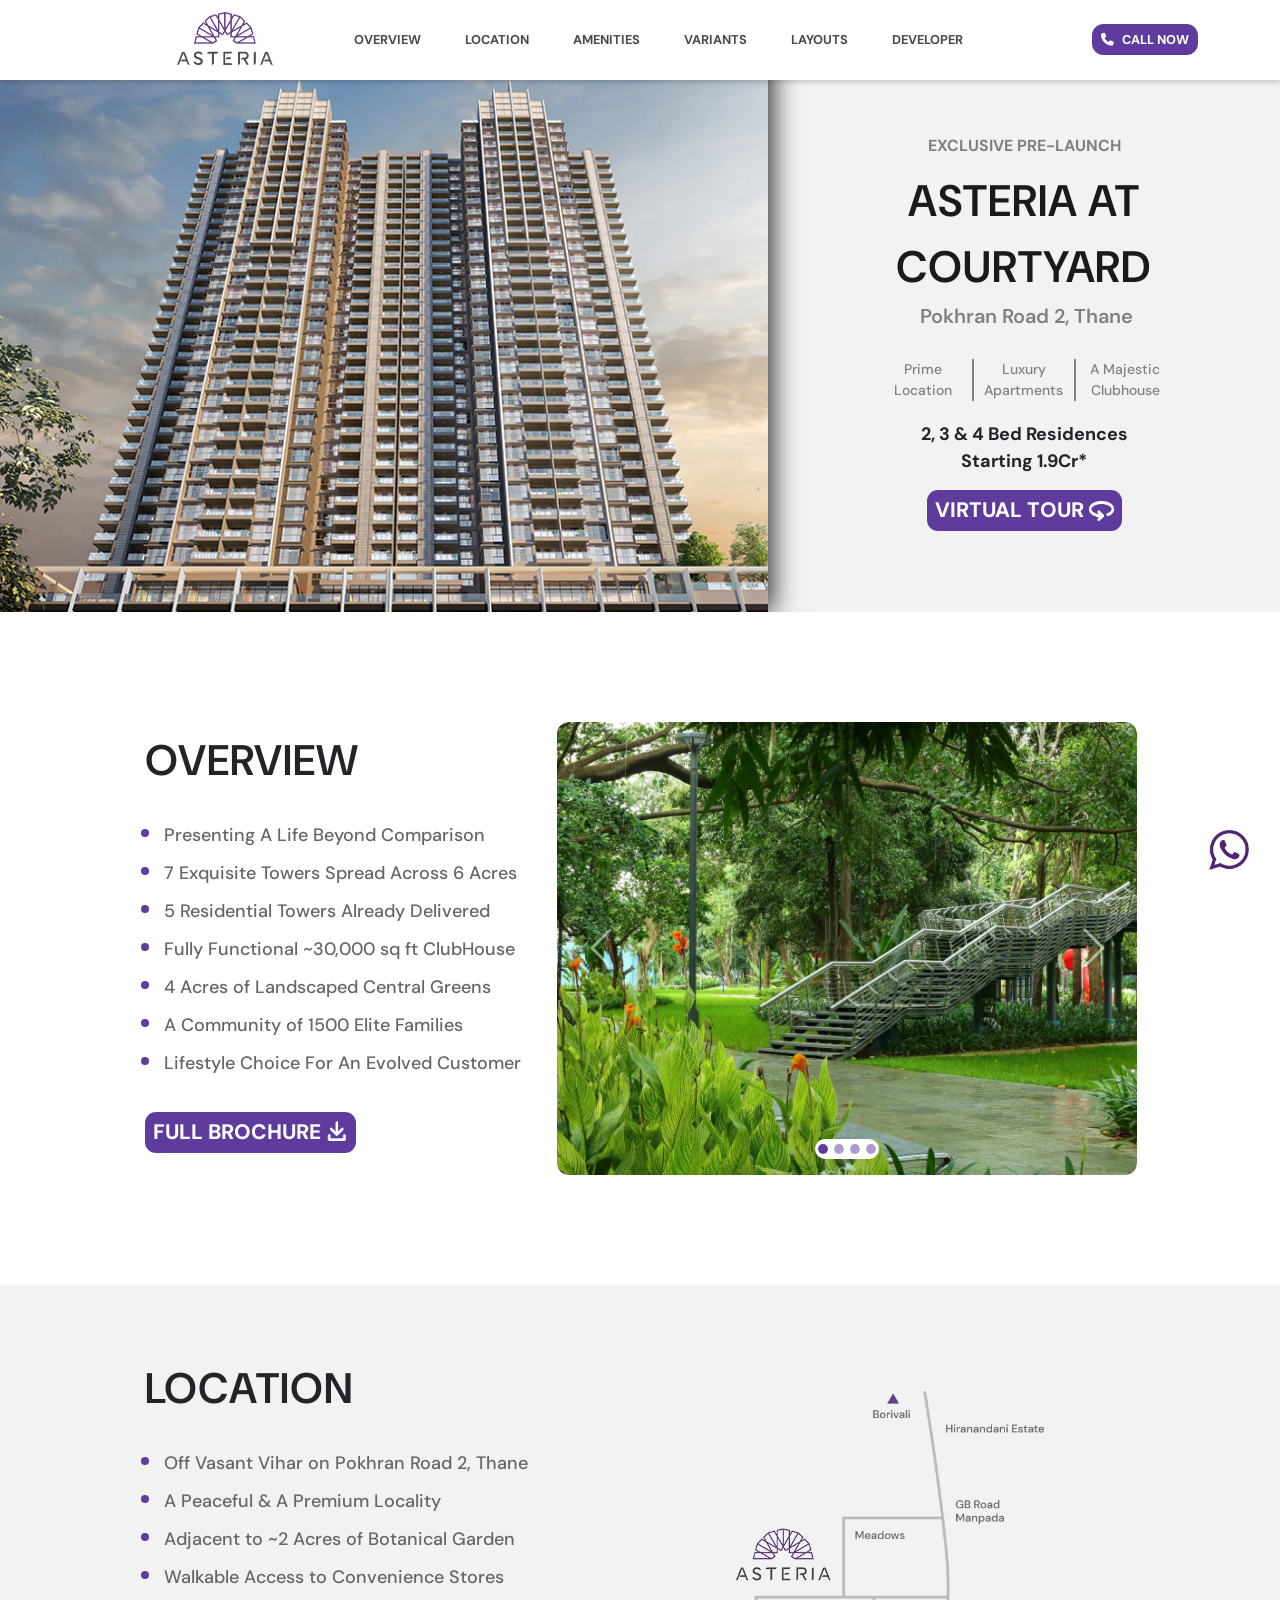
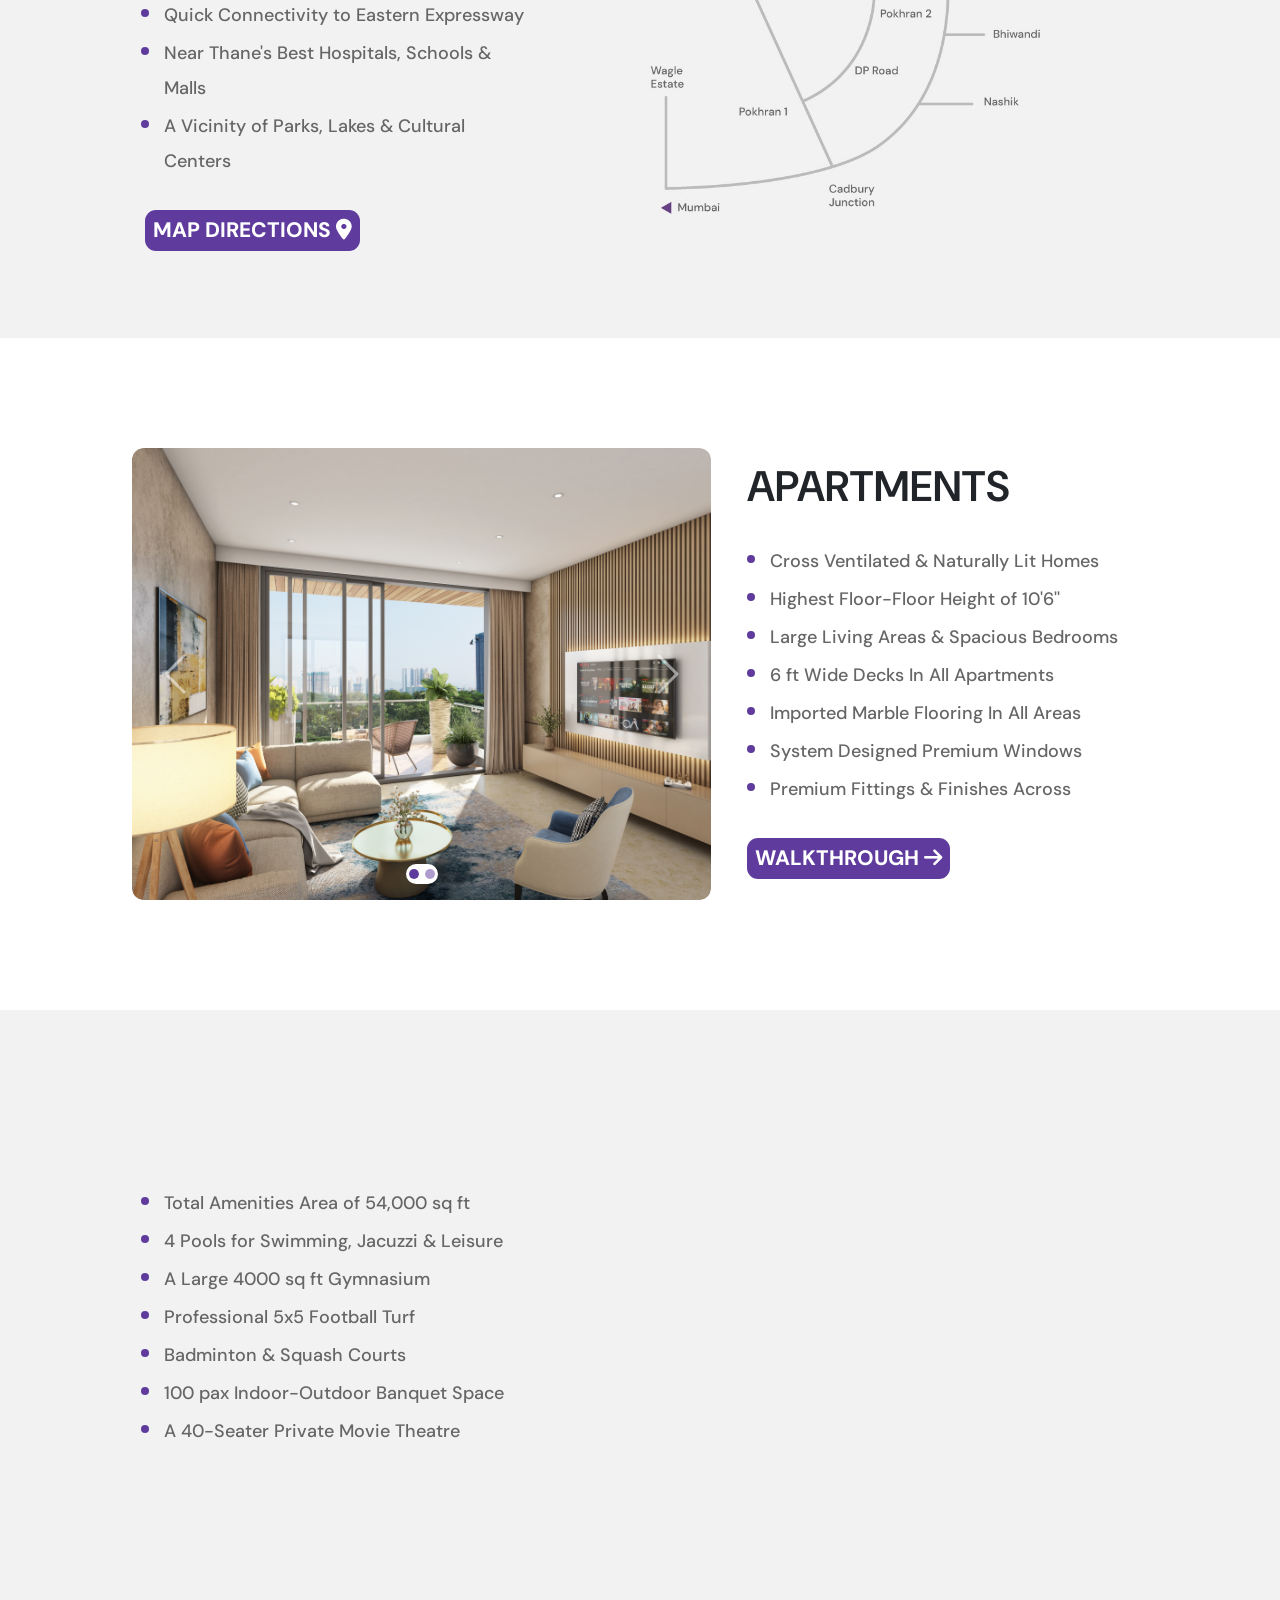
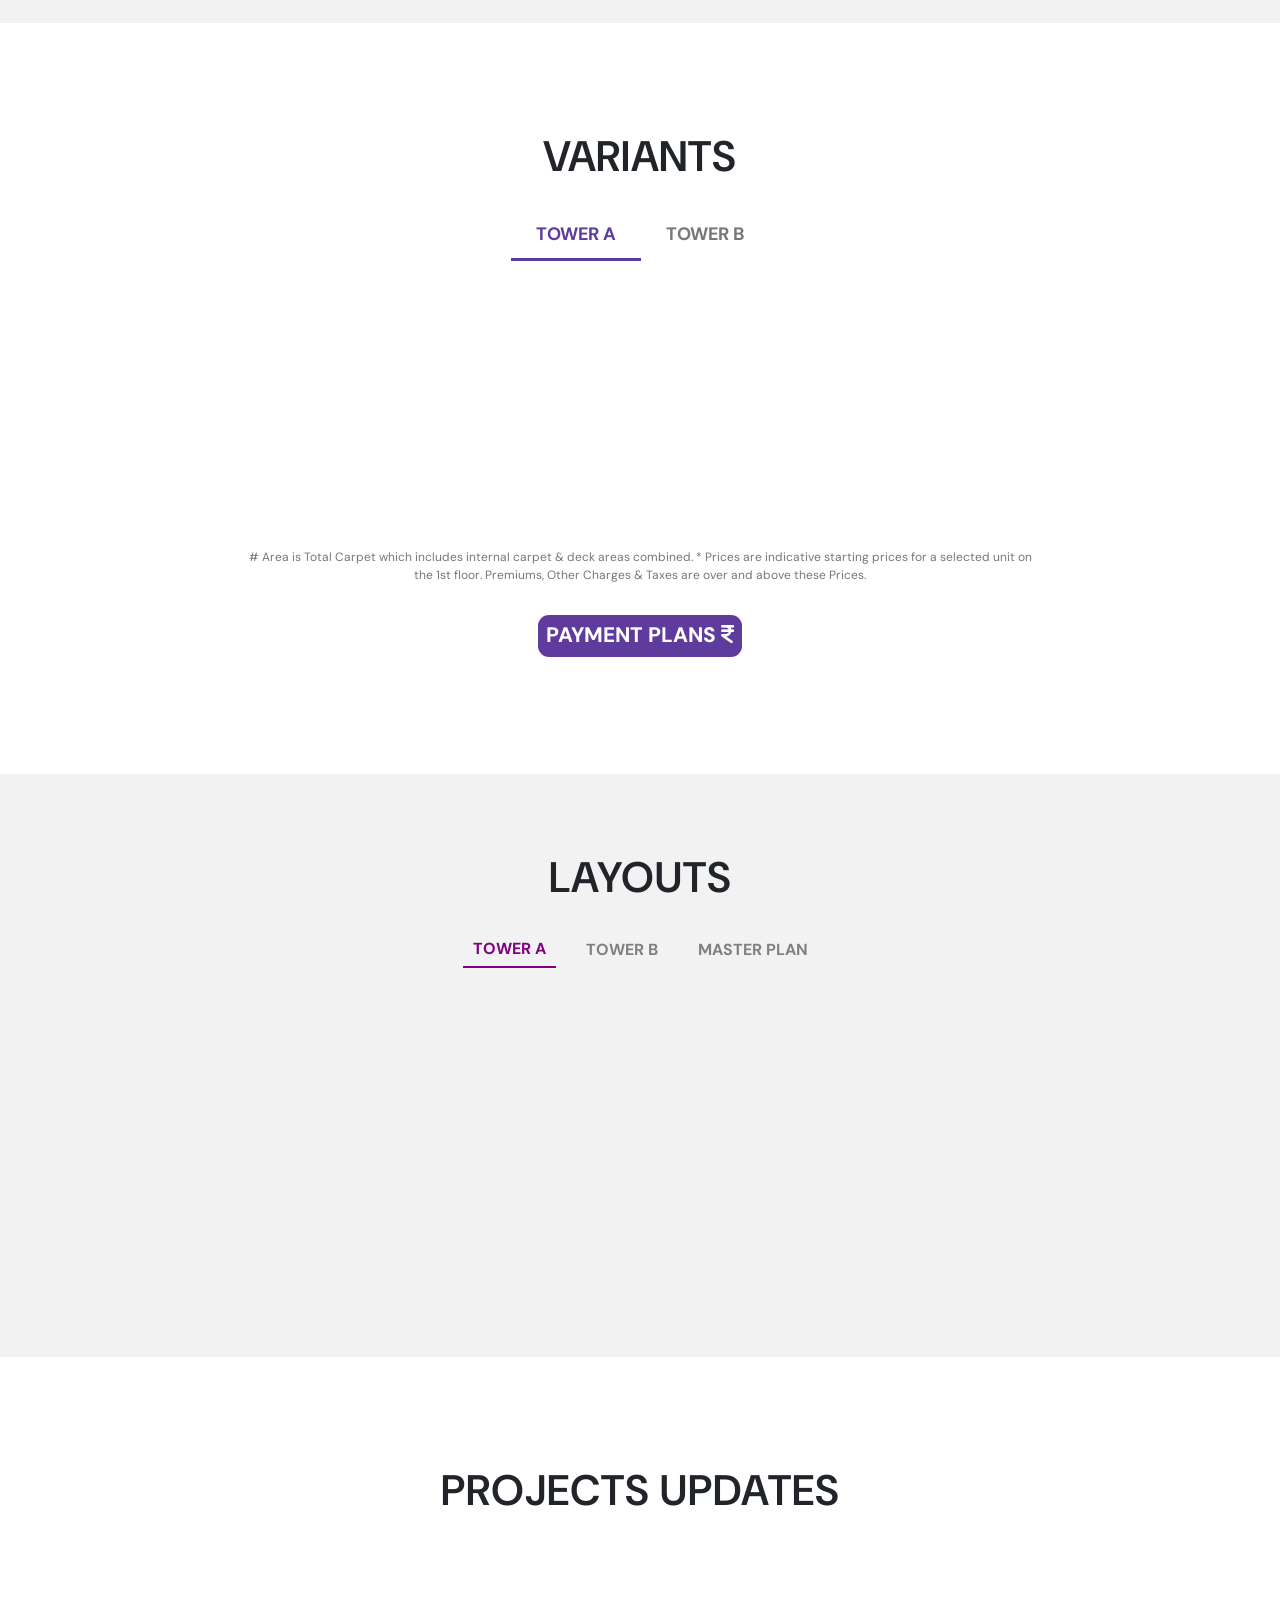
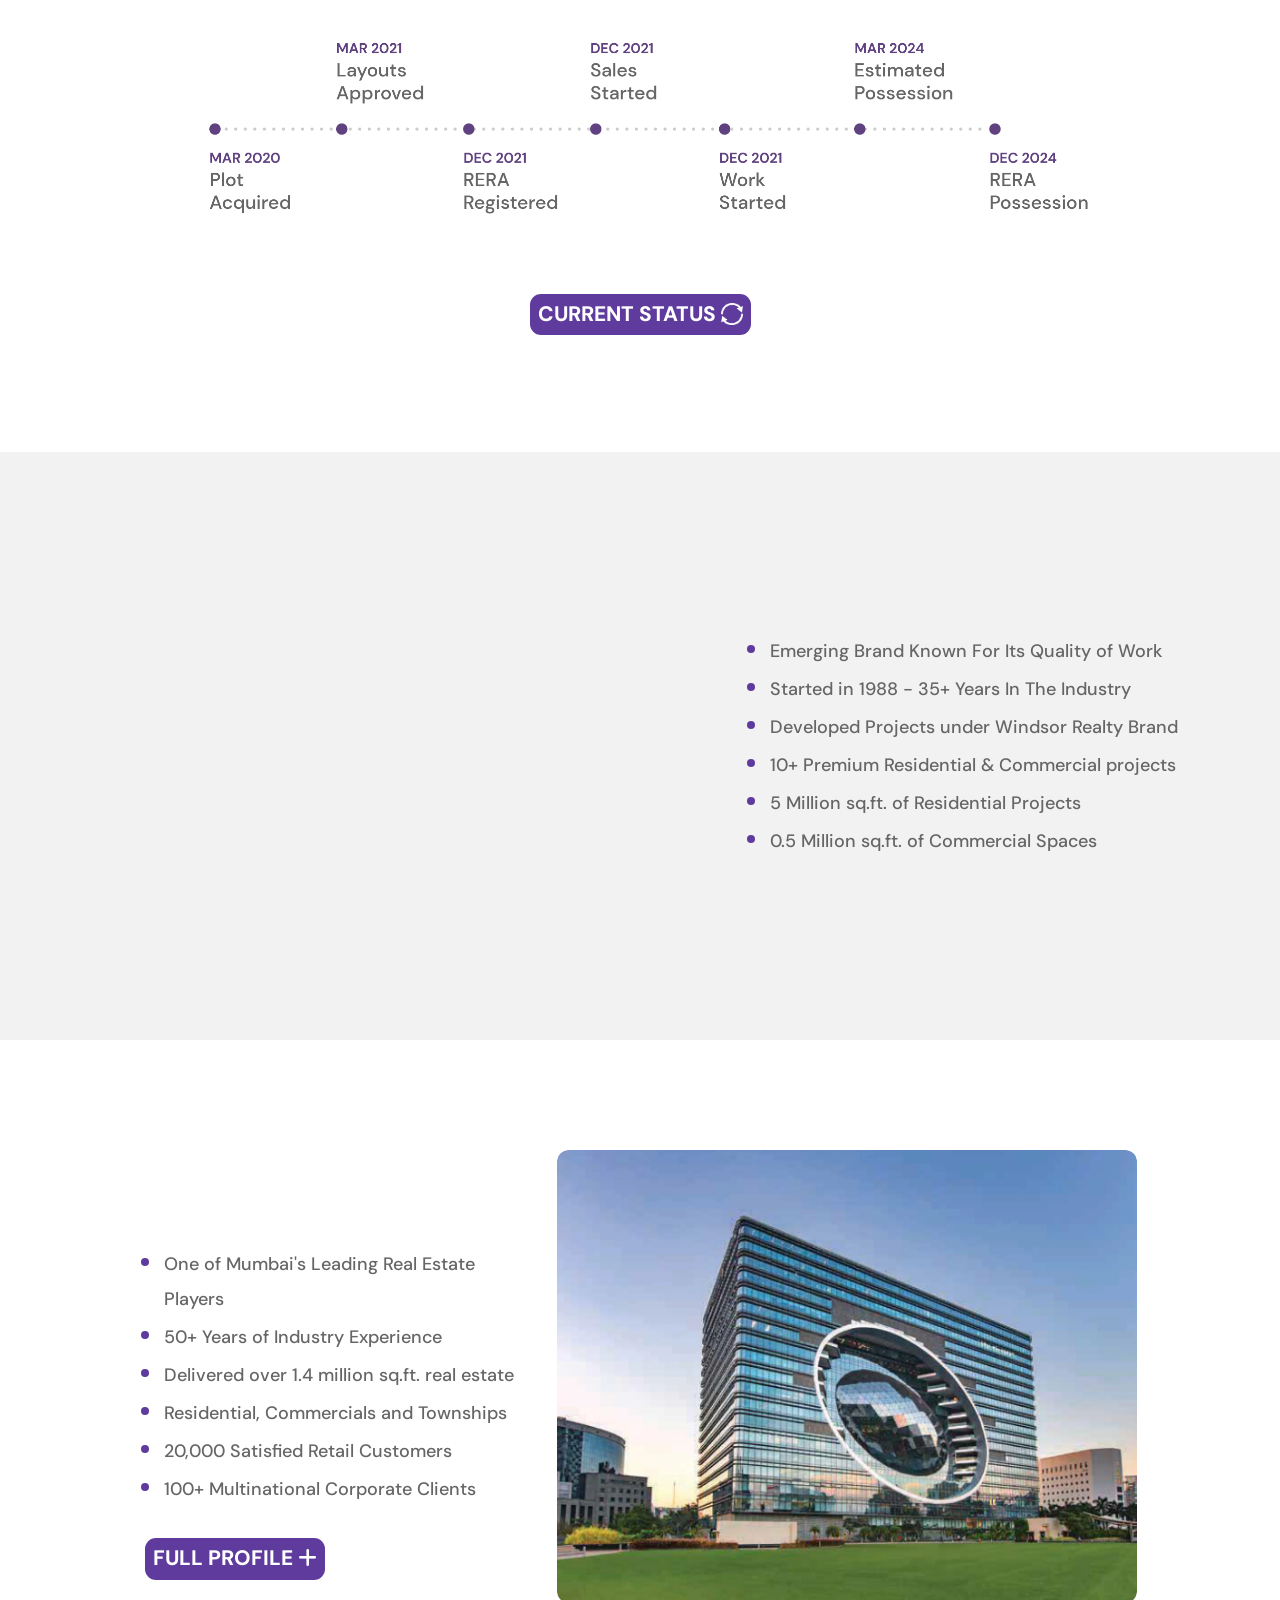
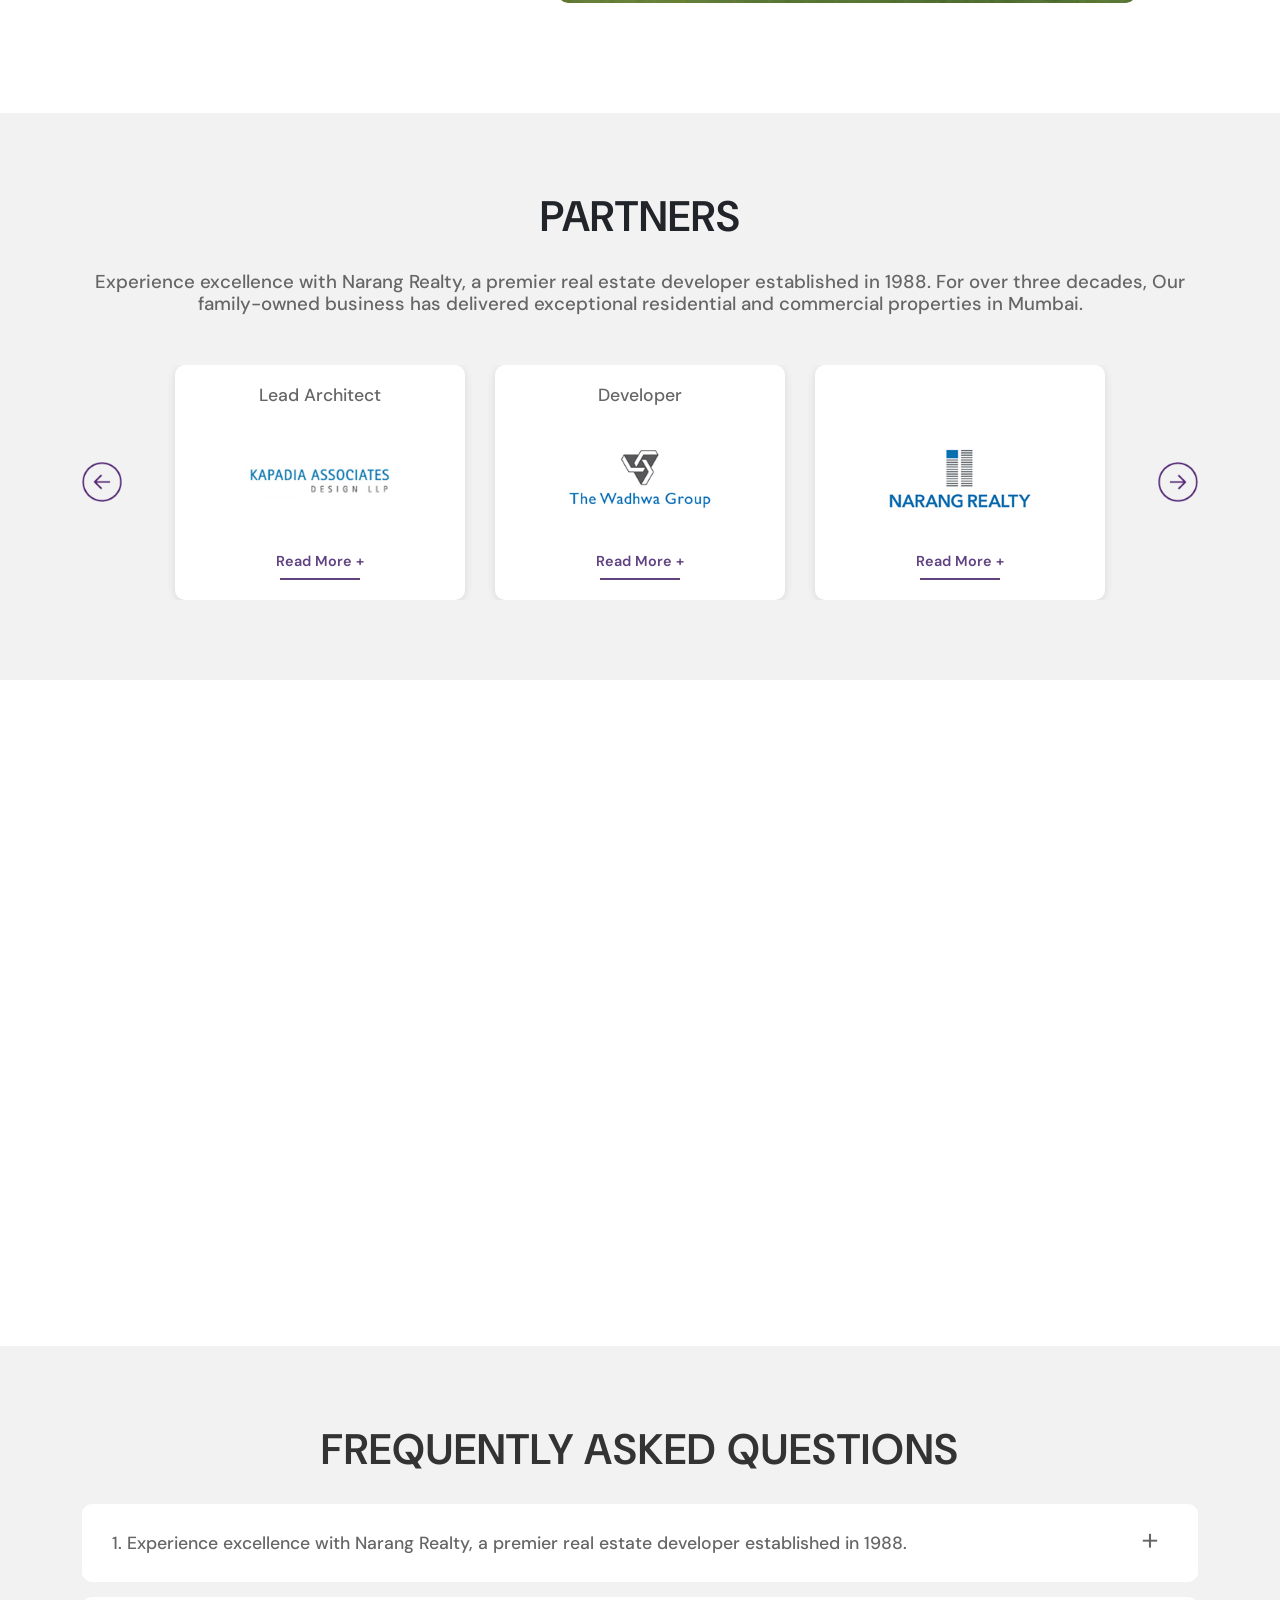
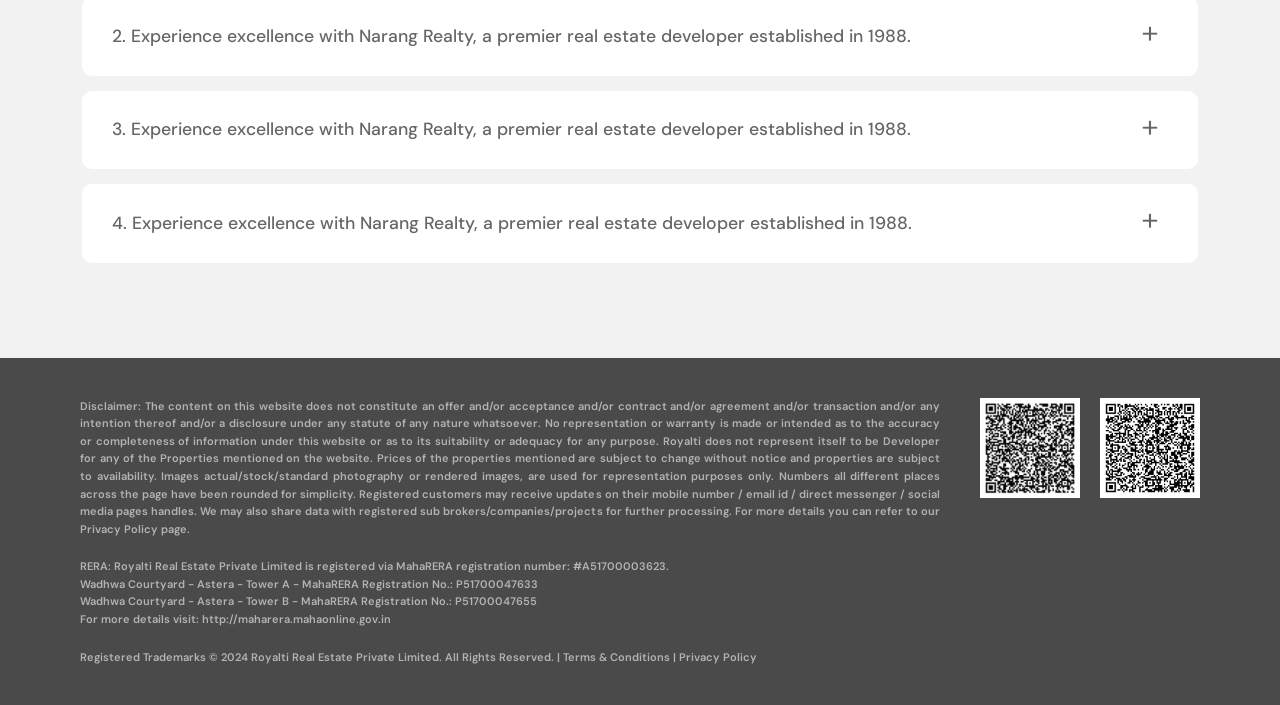
==== public/index.html @ ed9f9ef2 "Asteria Site" ====
<!DOCTYPE html>
<html lang="en">

<head>
    <meta charset="UTF-8">
    <meta name="viewport" content="width=device-width, initial-scale=1.0">
    <title>Document</title>
    <link href="https://cdn.jsdelivr.net/npm/bootstrap@5.3.0/dist/css/bootstrap.min.css" rel="stylesheet">
    <link href='https://fonts.googleapis.com/css?family=DM Sans' rel='stylesheet'>
    <link href="https://fonts.googleapis.com/css?family=Roboto+Mono|Roboto+Slab|Roboto:300,400,500,700"
        rel="stylesheet" />
    <script src="https://cdn.jsdelivr.net/npm/bootstrap@5.3.0/dist/js/bootstrap.bundle.min.js" defer></script>
    <link rel="stylesheet" href="./style/nav.css" />
    <link rel="stylesheet" href="https://cdnjs.cloudflare.com/ajax/libs/font-awesome/6.5.1/css/all.min.css">
    <link rel="stylesheet" href="./style/firstSection.css" />
    <link rel="stylesheet" href="./style/registerModal.css" />
    <link rel="stylesheet" href="./style/index.css" />
    <link rel="stylesheet" href="./style/secondSection.css" />
    <link rel="stylesheet" href="./style/variants.css" />
    <link rel="stylesheet" href="./style/layout.css" />
    <link rel="stylesheet" href="./style/location.css" />
    <link rel="stylesheet" href="./style/projUpdates.css" />
    <link rel="stylesheet" href="./style/partners.css" />
    <link rel="stylesheet" href="./style/footer.css" />
    <script src="./js/index.js" defer></script>

</head>

<body>
    <div class="modal fade" id="registerModal" tabindex="-1" aria-labelledby="registerModalLabel" aria-hidden="true">
        <div class="modal-dialog modal-dialog-centered" style="max-width: none;">
            <div class="modal-content" style="margin-top:25px;">
                <div class="modal-header">
                    <div class="popup-header" style="display:flex;">
                        <h3 class="modal-title" id="registerModalLabel">REGISTER NOW</h3>
                        <p class="modal-subtitle">Register here and get detailed access:</p>
                    </div>

                    <button type="button" class="btn-close" data-bs-dismiss="modal" aria-label="Close"></button>

                </div>

                <div class="modal-body">

                    <div class="modal-body-content">

                        <ul>
                            <li>Virtual Tour</li>
                            <li>Amenities Gallery</li>
                            <li>Project Brochure</li>
                            <li>All Layouts</li>
                            <li>Location Aerial 360&deg;</li>
                            <li>All In Pricing</li>
                            <li>Sample Flat Gallery</li>
                            <li>Payment Plans</li>
                        </ul>


                    </div>


                    <form action="/send" method="POST" id="PopupForm" name="PopupForm"
                        onsubmit="return validateForm();">
                        <input type="text" name="name" class="form-control input-group" placeholder="Name *" required>
                        <input type="email" name="email" class="form-control input-group" placeholder="Email *"
                            required>
                        <div class="d-flex gap-2">

                            <select name="CountryCode" id="banner-cta-CountryCode"
                                class="CountryCode form-control valid form-select" style="max-width: 120px;">
                                <option value="">Enter Country Code</option>
                                <option value="1">USA (+1)</option>
                                <option value="971">UAE (+971)</option>
                                <option value="91" selected="">IN (+91)</option>
                                <option value="44">UK (+44)</option>
                                <option value="65">Singapore (+65)</option>
                                <option value="966">Saudi Arabia (+966)</option>
                                <option value="965">Kuwait (+965)</option>
                                <option value="973">Bahrain (+973)</option>
                                <option value="968">Oman (+968)</option>
                                <option value="852">Hong Kong (+852)</option>
                                <optgroup label="Other countries">
                                    <option value="213">Algeria (+213)</option>
                                    <option value="376">Andorra (+376)</option>
                                    <option value="244">Angola (+244)</option>
                                    <option value="1264">Anguilla (+1264)</option>
                                    <option value="1268">Antigua &amp; Barbuda (+1268)</option>
                                    <option value="54">Argentina (+54)</option>
                                    <option value="374">Armenia (+374)</option>
                                    <option value="297">Aruba (+297)</option>
                                    <option value="61">Australia (+61)</option>
                                    <option value="43">Austria (+43)</option>
                                    <option value="994">Azerbaijan (+994)</option>
                                    <option value="1242">Bahamas (+1242)</option>
                                    <option value="973">Bahrain (+973)</option>
                                    <option value="880">Bangladesh (+880)</option>
                                    <option value="1246">Barbados (+1246)</option>
                                    <option value="375">Belarus (+375)</option>
                                    <option value="32">Belgium (+32)</option>
                                    <option value="501">Belize (+501)</option>
                                    <option value="229">Benin (+229)</option>
                                    <option value="1441">Bermuda (+1441)</option>
                                    <option value="975">Bhutan (+975)</option>
                                    <option value="591">Bolivia (+591)</option>
                                    <option value="387">Bosnia Herzegovina (+387)</option>
                                    <option value="267">Botswana (+267)</option>
                                    <option value="55">Brazil (+55)</option>
                                    <option value="673">Brunei (+673)</option>
                                    <option value="359">Bulgaria (+359)</option>
                                    <option value="226">Burkina Faso (+226)</option>
                                    <option value="257">Burundi (+257)</option>
                                    <option value="855">Cambodia (+855)</option>
                                    <option value="237">Cameroon (+237)</option>
                                    <option value="1">Canada (+1)</option>
                                    <option value="238">Cape Verde Islands (+238)</option>
                                    <option value="1345">Cayman Islands (+1345)</option>
                                    <option value="236">Central African Republic (+236)</option>
                                    <option value="56">Chile (+56)</option>
                                    <option value="86">China (+86)</option>
                                    <option value="57">Colombia (+57)</option>
                                    <option value="269">Comoros (+269)</option>
                                    <option value="242">Congo (+242)</option>
                                    <option value="682">Cook Islands (+682)</option>
                                    <option value="506">Costa Rica (+506)</option>
                                    <option value="385">Croatia (+385)</option>
                                    <option value="53">Cuba (+53)</option>
                                    <option value="90392">Cyprus North (+90392)</option>
                                    <option value="357">Cyprus South (+357)</option>
                                    <option value="42">Czech Republic (+42)</option>
                                    <option value="45">Denmark (+45)</option>
                                    <option value="253">Djibouti (+253)</option>
                                    <option value="1809">Dominica (+1809)</option>
                                    <option value="1809">Dominican Republic (+1809)</option>
                                    <option value="593">Ecuador (+593)</option>
                                    <option value="20">Egypt (+20)</option>
                                    <option value="503">El Salvador (+503)</option>
                                    <option value="240">Equatorial Guinea (+240)</option>
                                    <option value="291">Eritrea (+291)</option>
                                    <option value="372">Estonia (+372)</option>
                                    <option value="251">Ethiopia (+251)</option>
                                    <option value="500">Falkland Islands (+500)</option>
                                    <option value="298">Faroe Islands (+298)</option>
                                    <option value="679">Fiji (+679)</option>
                                    <option value="358">Finland (+358)</option>
                                    <option value="33">France (+33)</option>
                                    <option value="594">French Guiana (+594)</option>
                                    <option value="689">French Polynesia (+689)</option>
                                    <option value="241">Gabon (+241)</option>
                                    <option value="220">Gambia (+220)</option>
                                    <option value="7880">Georgia (+7880)</option>
                                    <option value="49">Germany (+49)</option>
                                    <option value="233">Ghana (+233)</option>
                                    <option value="350">Gibraltar (+350)</option>
                                    <option value="30">Greece (+30)</option>
                                    <option value="299">Greenland (+299)</option>
                                    <option value="1473">Grenada (+1473)</option>
                                    <option value="590">Guadeloupe (+590)</option>
                                    <option value="671">Guam (+671)</option>
                                    <option value="502">Guatemala (+502)</option>
                                    <option value="224">Guinea (+224)</option>
                                    <option value="245">Guinea - Bissau (+245)</option>
                                    <option value="592">Guyana (+592)</option>
                                    <option value="509">Haiti (+509)</option>
                                    <option value="504">Honduras (+504)</option>
                                    <option value="36">Hungary (+36)</option>
                                    <option value="354">Iceland (+354)</option>
                                    <option value="62">Indonesia (+62)</option>
                                    <option value="98">Iran (+98)</option>
                                    <option value="964">Iraq (+964)</option>
                                    <option value="353">Ireland (+353)</option>
                                    <option value="972">Israel (+972)</option>
                                    <option value="39">Italy (+39)</option>
                                    <option value="1876">Jamaica (+1876)</option>
                                    <option value="81">Japan (+81)</option>
                                    <option value="962">Jordan (+962)</option>
                                    <option value="7">Kazakhstan (+7)</option>
                                    <option value="254">Kenya (+254)</option>
                                    <option value="686">Kiribati (+686)</option>
                                    <option value="850">Korea North (+850)</option>
                                    <option value="82">Korea South (+82)</option>
                                    <option value="965">Kuwait (+965)</option>
                                    <option value="996">Kyrgyzstan (+996)</option>
                                    <option value="856">Laos (+856)</option>
                                    <option value="371">Latvia (+371)</option>
                                    <option value="961">Lebanon (+961)</option>
                                    <option value="266">Lesotho (+266)</option>
                                    <option value="231">Liberia (+231)</option>
                                    <option value="218">Libya (+218)</option>
                                    <option value="417">Liechtenstein (+417)</option>
                                    <option value="370">Lithuania (+370)</option>
                                    <option value="352">Luxembourg (+352)</option>
                                    <option value="853">Macao (+853)</option>
                                    <option value="389">Macedonia (+389)</option>
                                    <option value="261">Madagascar (+261)</option>
                                    <option value="265">Malawi (+265)</option>
                                    <option value="60">Malaysia (+60)</option>
                                    <option value="960">Maldives (+960)</option>
                                    <option value="223">Mali (+223)</option>
                                    <option value="356">Malta (+356)</option>
                                    <option value="692">Marshall Islands (+692)</option>
                                    <option value="596">Martinique (+596)</option>
                                    <option value="222">Mauritania (+222)</option>
                                    <option value="269">Mayotte (+269)</option>
                                    <option value="52">Mexico (+52)</option>
                                    <option value="691">Micronesia (+691)</option>
                                    <option value="373">Moldova (+373)</option>
                                    <option value="377">Monaco (+377)</option>
                                    <option value="976">Mongolia (+976)</option>
                                    <option value="1664">Montserrat (+1664)</option>
                                    <option value="212">Morocco (+212)</option>
                                    <option value="258">Mozambique (+258)</option>
                                    <option value="95">Myanmar (+95)</option>
                                    <option value="264">Namibia (+264)</option>
                                    <option value="674">Nauru (+674)</option>
                                    <option value="977">Nepal (+977)</option>
                                    <option value="31">Netherlands (+31)</option>
                                    <option value="687">New Caledonia (+687)</option>
                                    <option value="64">New Zealand (+64)</option>
                                    <option value="505">Nicaragua (+505)</option>
                                    <option value="227">Niger (+227)</option>
                                    <option value="234">Nigeria (+234)</option>
                                    <option value="683">Niue (+683)</option>
                                    <option value="672">Norfolk Islands (+672)</option>
                                    <option value="670">Northern Marianas (+670)</option>
                                    <option value="47">Norway (+47)</option>
                                    <option value="968">Oman (+968)</option>
                                    <option value="680">Palau (+680)</option>
                                    <option value="507">Panama (+507)</option>
                                    <option value="675">Papua New Guinea (+675)</option>
                                    <option value="595">Paraguay (+595)</option>
                                    <option value="51">Peru (+51)</option>
                                    <option value="63">Philippines (+63)</option>
                                    <option value="48">Poland (+48)</option>
                                    <option value="351">Portugal (+351)</option>
                                    <option value="1787">Puerto Rico (+1787)</option>
                                    <option value="974">Qatar (+974)</option>
                                    <option value="262">Reunion (+262)</option>
                                    <option value="40">Romania (+40)</option>
                                    <option value="7">Russia (+7)</option>
                                    <option value="250">Rwanda (+250)</option>
                                    <option value="378">San Marino (+378)</option>
                                    <option value="239">Sao Tome &amp; Principe (+239)</option>
                                    <option value="966">Saudi Arabia (+966)</option>
                                    <option value="221">Senegal (+221)</option>
                                    <option value="381">Serbia (+381)</option>
                                    <option value="248">Seychelles (+248)</option>
                                    <option value="232">Sierra Leone (+232)</option>
                                    <option value="421">Slovak Republic (+421)</option>
                                    <option value="386">Slovenia (+386)</option>
                                    <option value="677">Solomon Islands (+677)</option>
                                    <option value="252">Somalia (+252)</option>
                                    <option value="27">South Africa (+27)</option>
                                    <option value="34">Spain (+34)</option>
                                    <option value="94">Sri Lanka (+94)</option>
                                    <option value="290">St. Helena (+290)</option>
                                    <option value="1869">St. Kitts (+1869)</option>
                                    <option value="1758">St. Lucia (+1758)</option>
                                    <option value="249">Sudan (+249)</option>
                                    <option value="597">Suriname (+597)</option>
                                    <option value="268">Swaziland (+268)</option>
                                    <option value="46">Sweden (+46)</option>
                                    <option value="41">Switzerland (+41)</option>
                                    <option value="963">Syria (+963)</option>
                                    <option value="886">Taiwan (+886)</option>
                                    <option value="7">Tajikstan (+7)</option>
                                    <option value="66">Thailand (+66)</option>
                                    <option value="228">Togo (+228)</option>
                                    <option value="676">Tonga (+676)</option>
                                    <option value="1868">Trinidad &amp; Tobago (+1868)</option>
                                    <option value="216">Tunisia (+216)</option>
                                    <option value="90">Turkey (+90)</option>
                                    <option value="7">Turkmenistan (+7)</option>
                                    <option value="993">Turkmenistan (+993)</option>
                                    <option value="1649">Turks &amp; Caicos Islands (+1649)</option>
                                    <option value="688">Tuvalu (+688)</option>
                                    <option value="256">Uganda (+256)</option>
                                    <option value="598">Uruguay (+598)</option>
                                    <option value="7">Uzbekistan (+7)</option>
                                    <option value="678">Vanuatu (+678)</option>
                                    <option value="379">Vatican City (+379)</option>
                                    <option value="58">Venezuela (+58)</option>
                                    <option value="84">Vietnam (+84)</option>
                                    <option value="84">Virgin Islands - British (+1284)</option>
                                    <option value="84">Virgin Islands - US (+1340)</option>
                                    <option value="681">Wallis &amp; Futuna (+681)</option>
                                    <option value="969">Yemen (North)(+969)</option>
                                    <option value="967">Yemen (South)(+967)</option>
                                    <option value="260">Zambia (+260)</option>
                                    <option value="263">Zimbabwe (+263)</option>
                                </optgroup>
                            </select>
                            <input type="text" name="mobile" class="form-control input-group" placeholder="Mobile *"
                                required>
                            <input type="hidden" name="utm_source" id="utm_source">
                            <input type="hidden" name="utm_medium" id="utm_medium">
                            <input type="hidden" name="utm_campaign" id="utm_campaign">
                            <input type="hidden" name="utm_term" id="utm_term">
                            <input type="hidden" name="active_url" id="active_url">


                        </div>

                        <div class="vsmall input-checkbox" style="display: flex
                            ;
                                flex-direction: row;
                                align-items: baseline; padding-left: 5%;">
                            <input type="checkbox" name="agree" checked="" required>
                            <p>I agree to receive updates on Call, WhatsApp &amp; Email.</p>
                        </div>
                </div>
                <div class="modal-footer">
                    <button id="submit-access" type="submit" class="btn btn-primary">GET FULL ACCESS</button>
                </div>

                </form>

            </div>
        </div>
    </div>
    <nav class="custom-navbar" style="background: #ffffff;">
        <a class="custom-navbar-brand" href="#">
            <img src="./assets/logo.png" alt="Logo">
        </a>

        <button class="custom-menu-toggle" id="customMenuToggle">
            <div></div>
            <div></div>
            <div></div>
        </button>


        <ul class="custom-navbar-links mx-auto" id="customNavbarLinks" style="font-size: 1vw;">
            <li><a style="font-weight:600 ;" href="/#overview">OVERVIEW</a></li>
            <li><a style="font-weight:600 ;" href="/#location">LOCATION</a></li>
            <li><a style="font-weight:600 ;" href="/#amenities">AMENITIES</a></li>
            <li><a style="font-weight:600 ;" href="/#variants">VARIANTS</a></li>
            <li><a style="font-weight:600 ;" href="/#layouts">LAYOUTS</a></li>
            <li><a style="font-weight:600 ;" href="/#int1">DEVELOPER</a></li>


        </ul>


        <div id="nav-call-btn" data-animation="fadeInUp" class="para-logo call-now-cnt register-hover"
            data-bs-toggle="modal" data-bs-target="#registerModal" style="position: relative;
    right: 5%;">
            <i class="fa-sharp fa-solid fa-phone" style="display:block; ">
                <span style="    padding-bottom: 6px;
    margin-left: 8px;"></i>CALL NOW</span>


        </div>



    </nav>
    <section id="first-section" style="margin-top:60px;">
        <div class="first-section-img-cnt">
            <img src="./assets/firstImage.png" class="img-fluid first-section-img" alt="Asteria" />
        </div>
        <div class="first-sec-info">
            <div class="ad-container px-2">
                <div class="pre-launch">EXCLUSIVE PRE-LAUNCH</div>

                <div class="title">ASTERIA AT COURTYARD</div>
                <div class="location">

                    <p>Pokhran Road 2, Thane</p>
                </div>

                <div class="features">

                    <div class="col-lg-3 col-xs-4 fadeInUp" style="padding-left:2%; padding-right:2%;">
                        <p class="feature-name">Prime Location </p>
                    </div>
                    <div id="seperator"></div>
                    <div class="col-lg-3 col-xs-4  fadeInUp" style="padding-left:2%; padding-right:2%;">
                        <p class="feature-name"> Luxury Apartments </p>
                    </div>
                    <div id="seperator"></div>
                    <div class="col-lg-3 col-xs-4 fadeInUp" style="padding-left:2%; padding-right:2%;">
                        <p class="feature-name">A Majestic Clubhouse </p>

                    </div>

                </div>

                <div class="pricing">2, 3 & 4 Bed Residences<br>Starting 1.9Cr*</div>

                <span>
                    <a href="#" data-animation="fadeInUp" data-animation-delay="500" data-bs-toggle="modal"
                        data-bs-target="#registerModal" class="full-brochure fadeInUp register-hover"
                        style="visibility: visible; animation-name: fadeInUp;"> VIRTUAL TOUR <img
                            src="./assets/virtualtour-icon.png" width="25"
                            style="vertical-align: sub; width:25px !important; height:20px !important; transform: translate(0px, -1px);"
                            alt="Asteria" class="changeicon"></a>
                </span>


            </div>
        </div>

    </section>
    <section id="overview" class="align-items-center sec-padding">
        <div class="container">
            <div class="row desktopView">
                <div class="col-md-5 col-lg-5 d-flex">
                    <div class="info-container"
                        style="width:100%; height: 100%; display: flex; flex-direction: column; justify-content: center;align-items:start;padding-left:63px;">
                        <h2 class="sec2-heading section-headings fading-in"> OVERVIEW</h2>


                        <ul class="sec2-info" style="font-size: 18px;
                    color: #666666;
                    font-weight: 500;">
                            <li>Presenting A Life Beyond Comparison</li>
                            <li>7 Exquisite Towers Spread Across 6 Acres</li>
                            <li>5 Residential Towers Already Delivered</li>
                            <li>Fully Functional ~30,000 sq ft ClubHouse</li>
                            <li>4 Acres of Landscaped Central Greens</li>
                            <li>A Community of 1500 Elite Families</li>
                            <li>Lifestyle Choice For An Evolved Customer</li>
                        </ul>

                        <span>

                            <a href="#" data-animation="fadeInUp" data-animation-delay="500" data-bs-toggle="modal"
                                data-bs-target="#registerModal" class="full-brochure fadeInUp register-hover fading-in"
                                style="visibility: visible; animation-name: fadeInUp;">FULL BROCHURE
                                <img src="./assets/sec2-download-btn.png" width="22" style="vertical-align: sub;"
                                    alt="Asteria" class="changeicon">
                            </a>
                        </span>
                    </div>

                </div>
                <div class="col-md-7 col-lg-7 d-flex car-img-cnt" style="justify-content: right;padding-right:73px;">
                    <br>
                    <div id="sec2-car" class="carousel slide w-100 fading-in " style="max-width: 600px; ">
                        <div class="carousel-indicators mx-auto">
                            <button type="button" data-bs-target="#sec2-car" class="active" aria-current="true"
                                data-bs-slide-to="0"></button>
                            <button type="button" data-bs-target="#sec2-car" data-bs-slide-to="1"
                                data-bs-slide-to="0"></button>
                            <button type="button" data-bs-target="#sec2-car" data-bs-slide-to="2"
                                data-bs-slide-to="0"></button>
                            <button type="button" data-bs-target="#sec2-car" data-bs-slide-to="3"
                                data-bs-slide-to="0"></button>
                        </div>
                        <div class="carousel-inner" style=" overflow: hidden;border-radius:12px;">
                            <div class="carousel-item active">
                                <img src="./assets/s2-car-img1.png" class="img-fluid w-100 d-block"
                                    style="height: 100%;object-fit: cover;" alt="...">
                            </div>
                            <div class="carousel-item">
                                <img src="./assets/s2-car-img2.png" class="img-fluid w-100 d-block"
                                    style="height: 100%;object-fit: cover;" alt="...">
                            </div>
                            <div class="carousel-item">
                                <img src="./assets/s2-car-img3.png" class=" img-fluid w-100 d-block"
                                    style="height: 100%;object-fit: cover;" alt="...">
                            </div>
                            <div class="carousel-item">
                                <img src="./assets/s2-car-img4.png" class="img-fluid w-100 d-block"
                                    style="height: 100%;object-fit: cover;" alt="...">
                            </div>
                        </div>
                        <button class="carousel-control-prev" type="button" data-bs-target="#sec2-car"
                            data-bs-slide="prev">
                            <span class="carousel-control-prev-icon"></span>
                            <span class="visually-hidden">Previous</span>
                        </button>
                        <button class="carousel-control-next" type="button" data-bs-target="#sec2-car"
                            data-bs-slide="next">
                            <span class="carousel-control-next-icon"></span>
                            <span class="visually-hidden">Next</span>
                        </button>
                    </div>
                </div>
            </div>
            <div class="tabView align-items-center" style="width: 100%;">
                <div class="col-sm-6 col-md-6 d-flex" style="justify-content: center;">
                    <div
                        style="width: 100%; height: 400px; display: flex; flex-direction: column; justify-content: center;">
                        <h2 class="sec2-heading fading-in"> OVERVIEW</h2>
                        <ul class="sec2-info fading-in" style="font-size: 14px !important;
                        color: #666666;
                        font-weight: 500;">
                            <li>Presenting A Life Beyond Comparison</li>
                            <li>7 Exquisite Towers Spread Across 6 Acres</li>
                            <li>5 Residential Towers Already Delivered</li>
                            <li>Fully Functional ~30,000 sq ft ClubHouse</li>
                            <li>4 Acres of Landscaped Central Greens</li>
                            <li>A Community of 1500 Elite Families</li>
                            <li>Lifestyle Choice For An Evolved Customer</li>
                        </ul>

                        <span>
                            <a href="#" data-animation="fadeInUp" data-animation-delay="500" data-bs-toggle="modal"
                                data-bs-target="#registerModal" class="full-brochure fadeInUp register-hover fading-in"
                                style="visibility: visible; animation-name: fadeInUp;">FULL
                                BROCHURE
                                <img src="./assets/sec2-download-btn.png" width="22" style="vertical-align: sub;"
                                    alt="Asteria" class="changeicon">
                            </a>
                        </span>
                    </div>

                </div>
                <div class="col-md-6 col-lg-5 d-flex slide-in-up slide-in-up-animate" style="justify-content: right;">
                    <div id="sec2-car-tabView" class="carousel slide w-100 fading-in" style="width:100%">
                        <div class="carousel-indicators">
                            <button type="button" data-bs-target="#sec2-car-tabView" data-bs-slide-to="0" class="active"
                                aria-current="true"></button>
                            <button type="button" data-bs-target="#sec2-car-tabView" data-bs-slide-to="1"></button>
                            <button type="button" data-bs-target="#sec2-car-tabView" data-bs-slide-to="2"></button>
                            <button type="button" data-bs-target="#sec2-car-tabView" data-bs-slide-to="3"></button>
                        </div>
                        <div class="carousel-inner" style="height: 100%; overflow: hidden;border-radius:12px;">
                            <div class="carousel-item active">
                                <img src="./assets/s2-car-img1.png" class="img-fluid w-100 d-block"
                                    style="height: 100%;" alt="...">
                            </div>
                            <div class="carousel-item">
                                <img src="./assets/s2-car-img2.png" class="img-fluid w-100 d-block"
                                    style="height: 100%;" alt="...">
                            </div>
                            <div class="carousel-item">
                                <img src="./assets/s2-car-img3.png" class=" img-fluid w-100 d-block"
                                    style="height: 100%;" alt="...">
                            </div>
                            <div class="carousel-item">
                                <img src="./assets/s2-car-img4.png" class="img-fluid w-100 d-block"
                                    style="height: 100%;" alt="...">
                            </div>
                        </div>
                        <button class="carousel-control-prev" type="button" data-bs-target="#sec2-car-tabView"
                            data-bs-slide="prev">
                            <span class="carousel-control-prev-icon"></span>
                            <span class="visually-hidden">Previous</span>
                        </button>
                        <button class="carousel-control-next" type="button" data-bs-target="#sec2-car-tabView"
                            data-bs-slide="next">
                            <span class="carousel-control-next-icon"></span>
                            <span class="visually-hidden">Next</span>
                        </button>
                    </div>
                </div>
            </div>
            <div class="row mobileView">
                <h2 class="sec2-heading mb-2 text-center fading-in"> OVERVIEW</h2>
                <div class="col-md-5 col-lg-5 d-flex" style="justify-content: center;">
                    <div id="sec2-car-mobView" class="carousel slide w-100 fading-in" style="width:94% !important">
                        <div class="carousel-indicators">
                            <button type="button" data-bs-target="#sec2-car-mobView" data-bs-slide-to="0" class="active"
                                aria-current="true"></button>
                            <button type="button" data-bs-target="#sec2-car-mobView" data-bs-slide-to="1"></button>
                            <button type="button" data-bs-target="#sec2-car-mobView" data-bs-slide-to="2"></button>
                            <button type="button" data-bs-target="#sec2-car-mobView" data-bs-slide-to="3"></button>
                        </div>
                        <div class="carousel-inner" style="height: 100%; overflow: hidden;border-radius:12px;">
                            <div class="carousel-item active">
                                <img src="./assets/s2-car-img1.png" class="img-fluid w-100 d-block"
                                    style="height: 100%;" alt="...">
                            </div>
                            <div class="carousel-item">
                                <img src="./assets/s2-car-img2.png" class="img-fluid w-100 d-block"
                                    style="height: 100%;" alt="...">
                            </div>
                            <div class="carousel-item">
                                <img src="./assets/s2-car-img3.png" class=" img-fluid w-100 d-block"
                                    style="height: 100%;" alt="...">
                            </div>
                            <div class="carousel-item">
                                <img src="./assets/s2-car-img4.png" class="img-fluid w-100 d-block"
                                    style="height: 100%;" alt="...">
                            </div>
                        </div>
                        <button class="carousel-control-prev" type="button" data-bs-target="#sec2-car-mobView"
                            data-bs-slide="prev">
                            <span class="carousel-control-prev-icon"></span>
                            <span class="visually-hidden">Previous</span>
                        </button>
                        <button class="carousel-control-next" type="button" data-bs-target="#sec2-car-mobView"
                            data-bs-slide="next">
                            <span class="carousel-control-next-icon"></span>
                            <span class="visually-hidden">Next</span>
                        </button>
                    </div>
                </div>
                <div class="col-md-7 d-flex" style="justify-content: center;">
                    <div
                        style="width: 100%; margin-top: 25px; display: flex; flex-direction: column; justify-content: center;">




                        <ul class="sec2-info fading-in"
                            style="padding:0px 0px 0px 40px !important;font-size:16px;text-align: left;">
                            <li>Presenting A Life Beyond Comparison</li>
                            <li>7 Exquisite Towers Spread Across 6 Acres</li>
                            <li>5 Residential Towers Already Delivered</li>
                            <li>Fully Functional ~30,000 sq ft ClubHouse</li>
                            <li>4 Acres of Landscaped Central Greens</li>
                            <li>A Community of 1500 Elite Families</li>
                            <li>Lifestyle Choice For An Evolved Customer</li>
                        </ul>

                        <span style="text-align: center;">
                            <a href="#" data-animation="fadeInUp" data-animation-delay="500" data-bs-toggle="modal"
                                data-bs-target="#registerModal" class="full-brochure fadeInUp register-hover"
                                style="visibility: visible; animation-name: fadeInUp;">FULL BROCHURE
                                <img src="./assets/sec2-download-btn.png" width="22" style="vertical-align: sub;"
                                    alt="Asteria" class="changeicon">
                            </a>
                        </span>
                    </div>

                </div>

            </div>
        </div>
    </section>
    <section id="location" class="align-items-center sec-padding" style="background-color: #f2f2f2;">
        <div class="container">
            <div class="row desktopView">
                <div class="col-md-5 col-lg-5 d-flex">
                    <div class="info-container"
                        style="width:100%; height: 100%; display: flex; flex-direction: column; justify-content: center;align-items:start;padding-left:63px;">
                        <h1 class="sec2-heading section-headings fading-in"> LOCATION</h1>



                        <ul class="sec2-info fading-in" style="font-size: 18px;
                    color: #666666;
                    font-weight: 500;">
                            <li>
                                Off Vasant Vihar on Pokhran Road 2, Thane
                            </li>
                            <li>
                                A Peaceful & A Premium Locality
                            </li>
                            <li>
                                Adjacent to ~2 Acres of Botanical Garden
                            </li>
                            <li>
                                Walkable Access to Convenience Stores
                            </li>
                            <li>
                                Quick Connectivity to Eastern Expressway
                            </li>
                            <li>
                                Near Thane's Best Hospitals, Schools & Malls
                            </li>
                            <li>
                                A Vicinity of Parks, Lakes & Cultural Centers
                            </li>
                        </ul>


                        <span>
                            <a href="#" data-animation="fadeInUp" data-animation-delay="500" data-bs-toggle="modal"
                                data-bs-target="#registerModal" class="full-brochure fadeInUp register-hover"
                                style="visibility: visible; animation-name: fadeInUp;">MAP DIRECTIONS
                                <i class="fa-solid fa-location-dot"></i></a>
                        </span>


                    </div>
                </div>
                <div class="col-md-7 col-lg-7 d-flex fading-in"
                    style="justify-content: space-around;padding-right:73px;">
                    <img src="./assets/location-img.png" class="img-fluid"
                        style=" overflow: hidden;border-radius:12px; max-width: 600px; height: 460px;">
                </div>

            </div>
            <div class="tabView align-items-center" style="width:100%">
                <div class="col-sm-6 col-md-7 d-flex" style="justify-content: center;">
                    <div
                        style="width: 100%; height: 400px; display: flex; flex-direction: column; justify-content: center;">

                        <h2 class="sec2-heading fading-in"> LOCATION</h1>


                            <ul class="sec2-info fading-in" style="font-size: 14px !important;
                        color: #666666;
                        font-weight: 500;">
                                <li>
                                    Off Vasant Vihar on Pokhran Road 2, Thane
                                </li>
                                <li>
                                    A Peaceful & A Premium Locality
                                </li>
                                <li>
                                    Adjacent to ~2 Acres of Botanical Garden
                                </li>
                                <li>
                                    Walkable Access to Convenience Stores
                                </li>
                                <li>
                                    Quick Connectivity to Eastern Expressway
                                </li>
                                <li>
                                    Near Thane's Best Hospitals, Schools & Malls
                                </li>
                                <li>
                                    A Vicinity of Parks, Lakes & Cultural Centers
                                </li>
                            </ul>


                            <span>
                                <a href="#" data-animation="fadeInUp" data-animation-delay="500" data-bs-toggle="modal"
                                    data-bs-target="#registerModal" class="full-brochure fadeInUp register-hover"
                                    style="visibility: visible; animation-name: fadeInUp;">MAP DIRECTIONS
                                    <i class="fa-solid fa-location-dot"></i></a>
                            </span>

                    </div>
                </div>

                <div class="col-md-6 col-lg-5 d-flex slide-in-up fading-in" style="justify-content: right;">
                    <img src="./assets/location-img.png" class="w-100 img-fluid"
                        style="padding:20px;height: 100%; overflow: hidden;border-radius:12px; width:100%">
                </div>
            </div>
            <div class="row mobileView">
                <h2 class="sec2-heading mb-2 text-center"> LOCATION</h2>
                <div class="col-md-5 col-lg-5 d-flex fading-in" style="justify-content: center;">
                    <div class="loc-sec-img-cnt" style="width:94% !important">
                        <img src="./assets/location-img.png" class="w-100 img-fluid d-block"
                            style="height: 100%; overflow: hidden;border-radius:12px;">
                    </div>
                </div>
                <div class="col-md-7 d-flex" style="justify-content: center;">
                    <div
                        style="width: 100%; margin-top: 25px; display: flex; flex-direction: column; justify-content: center;">

                        <ul class="sec2-info fading-in"
                            style="padding:0px 0px 0px 40px !important;font-size:16px;text-align: left;">
                            <li>
                                Off Vasant Vihar on Pokhran Road 2, Thane
                            </li>
                            <li>
                                A Peaceful & A Premium Locality
                            </li>
                            <li>
                                Adjacent to ~2 Acres of Botanical Garden
                            </li>
                            <li>
                                Walkable Access to Convenience Stores
                            </li>
                            <li>
                                Quick Connectivity to Eastern Expressway
                            </li>
                            <li>
                                Near Thane's Best Hospitals, Schools & Malls
                            </li>
                            <li>
                                A Vicinity of Parks, Lakes & Cultural Centers
                            </li>
                        </ul>


                        <span style="text-align: center;">
                            <a href="#" data-animation="fadeInUp" data-animation-delay="500" data-bs-toggle="modal"
                                data-bs-target="#registerModal" class="full-brochure fadeInUp register-hover"
                                style="visibility: visible; animation-name: fadeInUp;">MAP DIRECTIONS
                                <i class="fa-solid fa-location-dot"></i></a>
                        </span>

                    </div>
                </div>
            </div>
        </div>
    </section>
    <section id="apartments" class="align-items-center sec-padding">
        <div class="container">
            <div class="row desktopView align-items-center justify-content-center">
                <div class="col-md-7 col-lg-7 col-sm-5  pr-md-2 d-flex  align-items-center"
                    style="height: 100%;justify-content: space-around;">
                    <div class="car-img-lCnt" style="padding-left: 50px; padding-right: 12px;">
                        <div id="aparts-car" class="carousel slide fading-in" style="max-width: 600px; ">
                            <div class="carousel-indicators">
                                <button type="button" data-bs-target="#aparts-car" data-bs-slide-to="0" class="active"
                                    aria-current="true" aria-label="Slide 1"></button>
                                <button type="button" data-bs-target="#aparts-car" data-bs-slide-to="1"
                                    aria-label="Slide 2"></button>


                            </div>
                            <div class="carousel-inner" style=" overflow: hidden;border-radius:12px;">
                                <div class="carousel-item active" style="height: 100%; object-fit: contain ; ">
                                    <img src="./assets/aparts-img1.png" class="img-fluid d-block w-100" alt="...">
                                </div>
                                <div class="carousel-item" style="height: 100%; object-fit: contain ; ">
                                    <img src="./assets/aparts-img2.png" class="img-fluid d-block w-100" alt="...">
                                </div>
                            </div>
                            <button class="carousel-control-prev" type="button" data-bs-target="#aparts-car"
                                data-bs-slide="prev">
                                <span class="carousel-control-prev-icon" aria-hidden="true"></span>
                                <span class="visually-hidden">Previous</span>
                            </button>
                            <button class="carousel-control-next" type="button" data-bs-target="#aparts-car"
                                data-bs-slide="next">
                                <span class="carousel-control-next-icon" aria-hidden="true"></span>
                                <span class="visually-hidden">Next</span>
                            </button>
                        </div>

                    </div>
                </div>


                <div class="col-md-5 col-lg-5 col-sm-7 d-flex align-items-center">
                    <div
                        style="width: 100%; height: 400px; display: flex; flex-direction: column; justify-content: center;">
                        <h2 class="sec2-heading section-headings fading-in">APARTMENTS</h2>

                        <ul class="sec2-info fading-in">
                            <li>
                                Cross Ventilated & Naturally Lit Homes
                            </li>
                            <li>
                                Highest Floor-Floor Height of 10'6''
                            </li>
                            <li>
                                Large Living Areas & Spacious Bedrooms
                            </li>
                            <li>
                                6 ft Wide Decks In All Apartments
                            </li>
                            <li>
                                Imported Marble Flooring In All Areas
                            </li>
                            <li>
                                System Designed Premium Windows
                            </li>
                            <li>
                                Premium Fittings & Finishes Across
                            </li>
                        </ul>


                        <span>
                            <a href="#" data-animation="fadeInUp" data-animation-delay="500" data-bs-toggle="modal"
                                data-bs-target="#registerModal" class="full-brochure fadeInUp register-hover fading-in"
                                style="visibility: visible; animation-name: fadeInUp;">WALKTHROUGH
                                <i class="fa-solid fa-arrow-right"></i></a>
                        </span>

                    </div>



                </div>

            </div>
            <div class="tabView align-items-center" style="width:100%;">
                <div class="col-md-6 col-lg-5 d-flex" style="justify-content: right;padding-right:12px;">
                    <div>
                        <div id="aparts-car-tabView" class="carousel slide fading-in">
                            <div class="carousel-indicators">
                                <button type="button" data-bs-target="#aparts-car-tabView" data-bs-slide-to="0"
                                    class="active" aria-current="true" aria-label="Slide 1"></button>
                                <button type="button" data-bs-target="#aparts-car-tabView" data-bs-slide-to="1"
                                    aria-label="Slide 2"></button>


                            </div>
                            <div class="carousel-inner" style="overflow: hidden;border-radius: 12px;">
                                <div class="carousel-item active" style="height: 100%; object-fit: contain ;">
                                    <img src="./assets/aparts-img1.png" class="img-fluid d-block w-100" alt="...">
                                </div>
                                <div class="carousel-item" style="height: 100%; object-fit: contain ;">
                                    <img src="./assets/aparts-img2.png" class="img-fluid d-block w-100" alt="...">
                                </div>
                            </div>
                            <button class="carousel-control-prev" type="button" data-bs-target="#aparts-car-tabView"
                                data-bs-slide="prev">
                                <span class="carousel-control-prev-icon" aria-hidden="true"></span>
                                <span class="visually-hidden">Previous</span>
                            </button>
                            <button class="carousel-control-next" type="button" data-bs-target="#aparts-car-tabView"
                                data-bs-slide="next">
                                <span class="carousel-control-next-icon" aria-hidden="true"></span>
                                <span class="visually-hidden">Next</span>
                            </button>
                        </div>
                    </div>
                </div>


                <div class="col-md-6 col-lg-7 d-flex" style="justify-content: center;">
                    <div
                        style="width: 100%; height: 400px; display: flex; flex-direction: column; justify-content: center; padding-left: 10%;">
                        <h2 class="sec2-heading fading-in">APARTMENTS</h2>

                        <ul class="sec2-info fading-in" style="font-size: 14px !important;
                        color: #666666;
                        font-weight: 500;">
                            <li>
                                Cross Ventilated & Naturally Lit Homes
                            </li>
                            <li>
                                Highest Floor-Floor Height of 10'6''
                            </li>
                            <li>
                                Large Living Areas & Spacious Bedrooms
                            </li>
                            <li>
                                6 ft Wide Decks In All Apartments
                            </li>
                            <li>
                                Imported Marble Flooring In All Areas
                            </li>
                            <li>
                                System Designed Premium Windows
                            </li>
                            <li>
                                Premium Fittings & Finishes Across
                            </li>
                        </ul>


                        <span>
                            <a href="#" data-animation="fadeInUp" data-animation-delay="500" data-bs-toggle="modal"
                                data-bs-target="#registerModal" class="full-brochure fadeInUp register-hover fading-in"
                                style="visibility: visible; animation-name: fadeInUp;">WALKTHROUGH
                                <i class="fa-solid fa-arrow-right"></i></a>
                        </span>

                    </div>



                </div>
            </div>
            <div class="row mobileView align-items-center">
                <h2 class="sec2-heading mb-2 text-center fading-in">APARTMENTS</h2>
                <div class="col-md-5 col-lg-5 d-flex justify-content-center">

                    <div id="aparts-car-mobView" class="carousel slide w-100 fading-in" style="width:94% !important">
                        <div class="carousel-indicators">
                            <button type="button" data-bs-target="#aparts-car-mobView" data-bs-slide-to="0"
                                class="active" aria-current="true" aria-label="Slide 1"></button>
                            <button type="button" data-bs-target="#aparts-car-mobView" data-bs-slide-to="1"
                                aria-label="Slide 2"></button>


                        </div>
                        <div class="carousel-inner"
                            style="width:100%; height: 100%; overflow: hidden;border-radius: 12px;">
                            <div class="carousel-item active" style="height: 100%; object-fit: contain ;">
                                <img src="./assets/aparts-img1.png" class="w-100 img-fluid d-block" alt="...">
                            </div>
                            <div class="carousel-item" style="height: 100%; object-fit: contain ;">
                                <img src="./assets/aparts-img2.png" class="w-100 img-fluid d-block" alt="...">
                            </div>
                        </div>
                        <button class="carousel-control-prev" type="button" data-bs-target="#aparts-car-mobView"
                            data-bs-slide="prev">
                            <span class="carousel-control-prev-icon" aria-hidden="true"></span>
                            <span class="visually-hidden">Previous</span>
                        </button>
                        <button class="carousel-control-next" type="button" data-bs-target="#aparts-car-mobView"
                            data-bs-slide="next">
                            <span class="carousel-control-next-icon" aria-hidden="true"></span>
                            <span class="visually-hidden">Next</span>
                        </button>
                    </div>

                </div>


                <div class="col-md-7 d-flex align-items-center" style="justify-content: center;">
                    <br>
                    <div
                        style="margin-top:25px;width: 100%;  display: flex; flex-direction: column; justify-content: center;">

                        <ul class="sec2-info fading-in"
                            style="padding:0px 0px 0px 40px !important;font-size:16px;text-align: left;">
                            <li>
                                Cross Ventilated & Naturally Lit Homes
                            </li>
                            <li>
                                Highest Floor-Floor Height of 10'6''
                            </li>
                            <li>
                                Large Living Areas & Spacious Bedrooms
                            </li>
                            <li>
                                6 ft Wide Decks In All Apartments
                            </li>
                            <li>
                                Imported Marble Flooring In All Areas
                            </li>
                            <li>
                                System Designed Premium Windows
                            </li>
                            <li>
                                Premium Fittings & Finishes Across
                            </li>
                        </ul>


                        <span style="text-align: center;">
                            <a href="#" data-animation="fadeInUp" data-animation-delay="500" data-bs-toggle="modal"
                                data-bs-target="#registerModal" class="full-brochure fadeInUp register-hover"
                                style="visibility: visible; animation-name: fadeInUp;">WALKTHROUGH
                                <i class="fa-solid fa-arrow-right"></i></a>
                        </span>

                    </div>



                </div>
            </div>
        </div>
    </section>
    <section id="amenities" class="align-items-center sec-padding" style="background-color: #f2f2f2;">
        <div class="container">
            <div class="row desktopView">
                <div class="col-md-5 col-lg-5 d-flex">
                    <div class="info-container"
                        style="width:100%; height: 100%; display: flex; flex-direction: column; justify-content: center;align-items:start;padding-left:63px;">
                        <h2 class="sec2-heading section-headings fading-in"> AMENITIES</h2>


                        <ul class="sec2-info fading-in" style="font-size: 18px; color: #666666; font-weight: 500;">
                            <li>
                                Total Amenities Area of 54,000 sq ft
                            </li>
                            <li>
                                4 Pools for Swimming, Jacuzzi & Leisure
                            </li>
                            <li>
                                A Large 4000 sq ft Gymnasium
                            </li>
                            <li>

                                Professional 5x5 Football Turf
                            </li>
                            <li>
                                Badminton & Squash Courts
                            </li>
                            <li>
                                100 pax Indoor-Outdoor Banquet Space
                            </li>
                            <li>
                                A 40-Seater Private Movie Theatre
                            </li>
                        </ul>

                        <span>
                            <a href="#" data-animation="fadeInUp" data-animation-delay="500" data-bs-toggle="modal"
                                data-bs-target="#registerModal" class="full-brochure fadeInUp register-hover fading-in"
                                style="visibility: visible; animation-name: fadeInUp;">
                                FULL LIST <i class="fa-solid fa-plus"></i>
                            </a>
                        </span>
                    </div>

                </div>
                <div class="col-md-7 col-lg-7 d-flex slide-in-up slide-in-up-animate car-img-cnt"
                    style="justify-content: right;padding-right:73px;">
                    <br>
                    <div id="amn-car" class="carousel slide w-100 fading-in" style="max-width: 600px; ">
                        <div class="carousel-indicators">
                            <button type="button" data-bs-target="#amn-car" data-bs-slide-to="0" class="active"
                                aria-current="true" aria-label="Slide 1"></button>
                            <button type="button" data-bs-target="#amn-car" data-bs-slide-to="1"
                                aria-label="Slide 2"></button>
                            <button type="button" data-bs-target="#amn-car" data-bs-slide-to="2"
                                aria-label="Slide 3"></button>
                            <button type="button" data-bs-target="#amn-car" data-bs-slide-to="3"
                                aria-label="Slide 4"></button>
                            <button type="button" data-bs-target="#amn-car" data-bs-slide-to="4"
                                aria-label="Slide 5"></button>
                            <button type="button" data-bs-target="#amn-car" data-bs-slide-to="5"
                                aria-label="Slide 6"></button>
                            <button type="button" data-bs-target="#amn-car" data-bs-slide-to="6"
                                aria-label="Slide 7"></button>
                            <button type="button" data-bs-target="#amn-car" data-bs-slide-to="7"
                                aria-label="Slide 8"></button>
                        </div>
                        <div class="carousel-inner" style=" overflow: hidden;border-radius:12px;">
                            <div class="carousel-item active">
                                <img src="./assets/amn1.png" class="img-fluid w-100 d-block"
                                    style="height: 100%;object-fit: cover;" alt="...">
                            </div>
                            <div class="carousel-item">
                                <img src="./assets/amn2.png" class="img-fluid w-100 d-block"
                                    style="height: 100%;object-fit: cover;" alt="...">
                            </div>
                            <div class="carousel-item">
                                <img src="./assets/amn3.png" class="img-fluid w-100 d-block"
                                    style="height: 100%;object-fit: cover;" alt="...">
                            </div>
                            <div class="carousel-item">
                                <img src="./assets/amn4.png" class="img-fluid w-100 d-block"
                                    style="height: 100%;object-fit: cover;" alt="...">
                            </div>
                            <div class="carousel-item">
                                <img src="./assets/amn5.png" class="img-fluid w-100 d-block"
                                    style="height: 100%;object-fit: cover;" alt="...">
                            </div>
                            <div class="carousel-item">
                                <img src="./assets/amn6.png" class="img-fluid w-100 d-block"
                                    style="height: 100%;object-fit: cover;" alt="...">
                            </div>
                            <div class="carousel-item">
                                <img src="./assets/amn7.png" class="img-fluid w-100 d-block"
                                    style="height: 100%;object-fit: cover;" alt="...">
                            </div>
                            <div class="carousel-item">
                                <img src="./assets/amn8.png" class="img-fluid w-100 d-block"
                                    style="height: 100%;object-fit: cover;" alt="...">
                            </div>
                        </div>
                        <button class="carousel-control-prev" type="button" data-bs-target="#amn-car"
                            data-bs-slide="prev">
                            <span class="carousel-control-prev-icon" aria-hidden="true"></span>
                            <span class="visually-hidden">Previous</span>
                        </button>
                        <button class="carousel-control-next" type="button" data-bs-target="#amn-car"
                            data-bs-slide="next">
                            <span class="carousel-control-next-icon" aria-hidden="true"></span>
                            <span class="visually-hidden">Next</span>
                        </button>
                    </div>
                </div>
            </div>
            <div class="tabView align-items-center" style="width: 100%;">
                <div class="col-md-6 col-lg-6 d-flex" style="justify-content: center; ">
                    <div
                        style="width: 100%; height: 400px; display: flex; flex-direction: column; justify-content: center;">
                        <h2 class="sec2-heading fading-in"> AMENITIES</h2>
                        <ul class="sec2-info" style="font-size: 14px !important;
                        color: #666666;
                        font-weight: 500;">
                            <li>
                                Total Amenities Area of 54,000 sq ft
                            </li>
                            <li>
                                4 Pools for Swimming, Jacuzzi & Leisure
                            </li>
                            <li>
                                A Large 4000 sq ft Gymnasium
                            </li>
                            <li>

                                Professional 5x5 Football Turf
                            </li>
                            <li>
                                Badminton & Squash Courts
                            </li>
                            <li>
                                100 pax Indoor-Outdoor Banquet Space
                            </li>
                            <li>
                                A 40-Seater Private Movie Theatre
                            </li>
                        </ul>

                        <span>
                            <a href="#" data-animation="fadeInUp" data-animation-delay="500" data-bs-toggle="modal"
                                data-bs-target="#registerModal" class="full-brochure fadeInUp register-hover fading-in"
                                style="visibility: visible; animation-name: fadeInUp;"> FULL LIST
                                <i class="fa-solid fa-plus"></i>
                            </a>
                        </span>
                    </div>

                </div>
                <div class="col-md-6 col-lg-6 d-flex" style="justify-content: right;">
                    <div id="amn-car-tabView" class="carousel slide w-100 fading-in" style=" width:100%">
                        <div class="carousel-indicators">
                            <button type="button" data-bs-target="#amn-car-tabView" data-bs-slide-to="0" class="active"
                                aria-current="true" aria-label="Slide 1"></button>
                            <button type="button" data-bs-target="#amn-car-tabView" data-bs-slide-to="1"
                                aria-label="Slide 2"></button>
                            <button type="button" data-bs-target="#amn-car-tabView" data-bs-slide-to="2"
                                aria-label="Slide 3"></button>
                            <button type="button" data-bs-target="#amn-car-tabView" data-bs-slide-to="3"
                                aria-label="Slide 4"></button>
                            <button type="button" data-bs-target="#amn-car-tabView" data-bs-slide-to="4"
                                aria-label="Slide 5"></button>
                            <button type="button" data-bs-target="#amn-car-tabView" data-bs-slide-to="5"
                                aria-label="Slide 6"></button>
                            <button type="button" data-bs-target="#amn-car-tabView" data-bs-slide-to="6"
                                aria-label="Slide 7"></button>
                            <button type="button" data-bs-target="#amn-car-tabView" data-bs-slide-to="7"
                                aria-label="Slide 8"></button>
                        </div>
                        <div class="carousel-inner" style="height: 100%; overflow: hidden;border-radius:12px;">
                            <div class="carousel-item active">
                                <img src="./assets/amn1.png" class="img-fluid w-100 d-block" style="height: 100%;"
                                    alt="...">
                            </div>
                            <div class="carousel-item">
                                <img src="./assets/amn2.png" class="img-fluid  w-100 d-block" style="height: 100%;"
                                    alt="...">
                            </div>
                            <div class="carousel-item">
                                <img src="./assets/amn3.png" class="img-fluid  w-100 d-block" style="height: 100%;"
                                    alt="...">
                            </div>
                            <div class="carousel-item">
                                <img src="./assets/amn4.png" class="img-fluid w-100 d-block" style="height: 100%;"
                                    alt="...">
                            </div>
                            <div class="carousel-item">
                                <img src="./assets/amn5.png" class="img-fluid  w-100 d-block" style="height: 100%;"
                                    alt="...">
                            </div>
                            <div class="carousel-item">
                                <img src="./assets/amn6.png" class="img-fluid  w-100 d-block" style="height: 100%;"
                                    alt="...">
                            </div>
                            <div class="carousel-item">
                                <img src="./assets/amn7.png" class="img-fluid  w-100 d-block" style="height: 100%;"
                                    alt="...">
                            </div>
                            <div class="carousel-item">
                                <img src="./assets/amn8.png" class="img-fluid  w-100 d-block" style="height: 100%;"
                                    alt="...">
                            </div>
                        </div>
                        <button class="carousel-control-prev" type="button" data-bs-target="#amn-car-tabView"
                            data-bs-slide="prev">
                            <span class="carousel-control-prev-icon" aria-hidden="true"></span>
                            <span class="visually-hidden">Previous</span>
                        </button>
                        <button class="carousel-control-next" type="button" data-bs-target="#amn-car-tabView"
                            data-bs-slide="next">
                            <span class="carousel-control-next-icon" aria-hidden="true"></span>
                            <span class="visually-hidden">Next</span>
                        </button>
                    </div>
                </div>
            </div>
            <div class="row mobileView">
                <h2 class="sec2-heading mb-2 text-center fading-in"> AMENITIES</h2>
                <div class="col-md-5 col-lg-5 d-flex" style="justify-content: center;">
                    <div id="amn-car-mobView" class="carousel slide w-100 fading-in" style="width:94% !important">
                        <div class="carousel-indicators">
                            <button type="button" data-bs-target="#amn-car-mobView" data-bs-slide-to="0" class="active"
                                aria-current="true" aria-label="Slide 1"></button>
                            <button type="button" data-bs-target="#amn-car-mobView" data-bs-slide-to="1"
                                aria-label="Slide 2"></button>
                            <button type="button" data-bs-target="#amn-car-mobView" data-bs-slide-to="2"
                                aria-label="Slide 3"></button>
                            <button type="button" data-bs-target="#amn-car-mobView" data-bs-slide-to="3"
                                aria-label="Slide 4"></button>
                            <button type="button" data-bs-target="#amn-car-mobView" data-bs-slide-to="4"
                                aria-label="Slide 5"></button>
                            <button type="button" data-bs-target="#amn-car-mobView" data-bs-slide-to="5"
                                aria-label="Slide 6"></button>
                            <button type="button" data-bs-target="#amn-car-mobView" data-bs-slide-to="6"
                                aria-label="Slide 7"></button>
                            <button type="button" data-bs-target="#amn-car-mobView" data-bs-slide-to="7"
                                aria-label="Slide 8"></button>
                        </div>
                        <div class="carousel-inner" style="height: 100%; overflow: hidden;border-radius:12px;">
                            <div class="carousel-item active">
                                <img src="./assets/amn1.png" class="img-fluid w-100 d-block" style="height: 100%;"
                                    alt="...">
                            </div>
                            <div class="carousel-item">
                                <img src="./assets/amn2.png" class="img-fluid  w-100 d-block" style="height: 100%;"
                                    alt="...">
                            </div>
                            <div class="carousel-item">
                                <img src="./assets/amn3.png" class="img-fluid  w-100 d-block" style="height: 100%;"
                                    alt="...">
                            </div>
                            <div class="carousel-item">
                                <img src="./assets/amn4.png" class="img-fluid w-100 d-block" style="height: 100%;"
                                    alt="...">
                            </div>
                            <div class="carousel-item">
                                <img src="./assets/amn5.png" class="img-fluid  w-100 d-block" style="height: 100%;"
                                    alt="...">
                            </div>
                            <div class="carousel-item">
                                <img src="./assets/amn6.png" class="img-fluid  w-100 d-block" style="height: 100%;"
                                    alt="...">
                            </div>
                            <div class="carousel-item">
                                <img src="./assets/amn7.png" class="img-fluid  w-100 d-block" style="height: 100%;"
                                    alt="...">
                            </div>
                            <div class="carousel-item">
                                <img src="./assets/amn8.png" class="img-fluid  w-100 d-block" style="height: 100%;"
                                    alt="...">
                            </div>
                        </div>
                        <button class="carousel-control-prev" type="button" data-bs-target="#amn-car-mobView"
                            data-bs-slide="prev">
                            <span class="carousel-control-prev-icon" aria-hidden="true"></span>
                            <span class="visually-hidden">Previous</span>
                        </button>
                        <button class="carousel-control-next" type="button" data-bs-target="#amn-car-mobView"
                            data-bs-slide="next">
                            <span class="carousel-control-next-icon" aria-hidden="true"></span>
                            <span class="visually-hidden">Next</span>
                        </button>
                    </div>
                </div>
                <div class="col-md-7 d-flex" style="justify-content: center;">
                    <div
                        style="width: 100%; margin-top: 25px; display: flex; flex-direction: column; justify-content: center;">




                        <ul class="sec2-info fading-in"
                            style="padding:0px 0px 0px 40px !important;font-size:16px;text-align: left;">
                            <li>
                                Total Amenities Area of 54,000 sq ft
                            </li>
                            <li>
                                4 Pools for Swimming, Jacuzzi & Leisure
                            </li>
                            <li>
                                A Large 4000 sq ft Gymnasium
                            </li>
                            <li>

                                Professional 5x5 Football Turf
                            </li>
                            <li>
                                Badminton & Squash Courts
                            </li>
                            <li>
                                100 pax Indoor-Outdoor Banquet Space
                            </li>
                            <li>
                                A 40-Seater Private Movie Theatre
                            </li>
                        </ul>

                        <span style="text-align: center;">
                            <a href="#" data-animation="fadeInUp" data-animation-delay="500" data-bs-toggle="modal"
                                data-bs-target="#registerModal" class="full-brochure fadeInUp register-hover"
                                style="visibility: visible; animation-name: fadeInUp;">FULL LIST
                                <i class="fa-solid fa-plus"></i>
                            </a>
                        </span>
                    </div>

                </div>

            </div>
        </div>
    </section>
    <section id="variants" class="var-sec">
        <div>
            <h2 class="sec2-heading section-headings"> VARIANTS</h2>
        </div>
        <div class="pricing-container">
            <div class="tab-menu">
                <button class="tab-button active" onclick="showTable(event, 'towerA')">TOWER A</button>
                <button class="tab-button" onclick="showTable(event, 'towerB')">TOWER B</button>
            </div>

            <div id="towerA" class="table-container active fading-in">
                <table class="table">
                    <thead>
                        <tr>
                            <th>VARIANT</th>
                            <th>AREA#</th>
                            <th>PRICE*</th>
                            <th></th>
                        </tr>
                    </thead>
                    <tbody>
                        <tr>
                            <td>2 BHK</td>
                            <td>830 Sqft</td>
                            <td>1.86 Cr</td>
                            <td><a href="#" class="price-link" data-bs-toggle="modal"
                                    data-bs-target="#registerModal">Price Breakup <i
                                        class="fa-solid fa-arrow-right"></i></a></td>
                        </tr>
                        <tr>
                            <td>3 BHK</td>
                            <td>1160 Sqft</td>
                            <td>2.70 Cr</td>
                            <td><a href="#" class="price-link" data-bs-toggle="modal"
                                    data-bs-target="#registerModal">Price Breakup <i
                                        class="fa-solid fa-arrow-right"></i></a></td>
                        </tr>
                        <tr>
                            <td>3 BHK</td>
                            <td>1307 Sqft</td>
                            <td>3.25 Cr</td>
                            <td><a href="#" class="price-link" data-bs-toggle="modal"
                                    data-bs-target="#registerModal">Price Breakup <i
                                        class="fa-solid fa-arrow-right"></i></a></td>
                        </tr>
                        <tr>
                            <td>4 BHK</td>
                            <td>1672 Sqft</td>
                            <td>3.99 Cr</td>
                            <td><a href="#" class="price-link" data-bs-toggle="modal"
                                    data-bs-target="#registerModal">Price Breakup <i
                                        class="fa-solid fa-arrow-right"></i></a></td>
                        </tr>
                    </tbody>
                </table>

            </div>

            <div id="towerB" class="table-container fading-in">
                <table class="table" style="background-color: rgb(242, 242, 242);">
                    <thead>
                        <tr>
                            <th>VARIANT</th>
                            <th>AREA#</th>
                            <th>PRICE*</th>
                            <th></th>
                        </tr>
                    </thead>
                    <tbody>
                        <tr>
                            <td>2 BHK</td>
                            <td>850 Sqft</td>
                            <td>1.90 Cr</td>
                            <td><a href="#" class="price-link" data-bs-toggle="modal"
                                    data-bs-target="#registerModal">Price Breakup <i
                                        class="fa-solid fa-arrow-right"></i></a></td>
                        </tr>
                        <tr>
                            <td>3 BHK</td>
                            <td>1200 Sqft</td>
                            <td>2.80 Cr</td>
                            <td><a href="#" class="price-link" data-bs-toggle="modal"
                                    data-bs-target="#registerModal">Price Breakup <i
                                        class="fa-solid fa-arrow-right"></i></a></td>
                        </tr>
                        <tr>
                            <td>3 BHK</td>
                            <td>1350 Sqft</td>
                            <td>3.30 Cr</td>
                            <td><a href="#" class="price-link" data-bs-toggle="modal"
                                    data-bs-target="#registerModal">Price Breakup <i
                                        class="fa-solid fa-arrow-right"></i></a></td>
                        </tr>
                        <tr>
                            <td>4 BHK</td>
                            <td>1700 Sqft</td>
                            <td>Sold Out</td>
                            <td><a href="#" class="price-link" data-bs-toggle="modal"
                                    data-bs-target="#registerModal">Price Breakup <i
                                        class="fa-solid fa-arrow-right"></i></a></td>
                        </tr>
                    </tbody>
                </table>
            </div>

            <p class="mt-3" style="font-size: 12px; color: #777;">
                # Area is Total Carpet which includes internal carpet & deck areas combined. * Prices are indicative
                starting prices for a selected unit on the 1st floor. Premiums, Other Charges & Taxes are over and above
                these Prices.
            </p>
            <div>
                <span>
                    <a href="#" data-animation="fadeInUp" data-animation-delay="500" data-bs-toggle="modal"
                        data-bs-target="#registerModal" class="full-brochure fadeInUp register-hover"
                        style="visibility: visible; animation-name: fadeInUp;">PAYMENT PLANS
                        <i class="fa-solid fa-indian-rupee-sign"></i>
                        <!-- <img src="./assets/rupee-icon.png" width="22" style="vertical-align: sub;" alt="Asteria"
                            class="changeicon"> -->
                    </a>
                </span>
            </div>




    </section>
    <section id="layouts" class="layout-sec">
        <div class="layouts-container">
            <h2 class="sec2-heading section-headings"> LAYOUTS</h2>
            <div class="tab-links">
                <button id="towerA-btn" class="active" onclick="switchTab(this)">TOWER A</button>
                <button id="towerB-btn" onclick="switchTab(this)">TOWER B</button>
                <button id="mas-plan-btn" onclick="switchTab(this)">MASTER PLAN</button>
            </div>
            <div id="towerA-plan-cnt" class="carousel-container layout-plan fading-in"
                style="overflow: hidden;  max-width: 1200px; justify-content: space-around;">
                <button id="c1-prev" class="carousel-btn prev-btn" onclick="prevLayoutSlide(this)">

                    <span>
                        <img src="./assets/slider-arrow.png" style="transform: rotate(180deg); width:40px;"
                            alt="huihui">
                    </span>
                </button>
                <div id="carousel1" class="carousel-wrapper mx-auto " style="overflow: hidden;">
                    <div class="carousel d-flex" data-bs-touch="true">

                        <div class="img-plan-cnt">
                            <img src="./assets/towerA1.png" alt="Plan 1">
                            <div class="overlay" onmouseover="onHoverLayoutStop(this)"
                                onmouseleave="setAutomaticLayoutChange()"></div>
                            <button class="hover-btn" data-bs-toggle="modal" data-bs-target="#registerModal">VIEW
                                PLANS</button>

                        </div>
                        <div class="img-plan-cnt" onmouseover="onHoverLayoutStop(this)">
                            <img src="./assets/towerA2.png" alt="Plan 2">
                            <div class="overlay" onmouseover="onHoverLayoutStop(this)"
                                onmouseleave="setAutomaticLayoutChange()"></div>
                            <button class="hover-btn" data-bs-toggle="modal" data-bs-target="#registerModal">VIEW
                                PLANS</button>
                        </div>
                        <div class="img-plan-cnt" onmouseover="onHoverLayoutStop(this)">
                            <img src="./assets/towerA3.png" alt="Plan 3">
                            <div class="overlay" onmouseover="onHoverLayoutStop(this)"
                                onmouseleave="setAutomaticLayoutChange()"></div>
                            <button class="hover-btn" data-bs-toggle="modal" data-bs-target="#registerModal">VIEW
                                PLANS</button>
                        </div>
                        <div class="img-plan-cnt" onmouseover="onHoverLayoutStop(this)">
                            <img src="./assets/towerA4.png" alt="Plan 4">
                            <div class="overlay" onmouseover="onHoverLayoutStop(this)"
                                onmouseleave="setAutomaticLayoutChange()"></div>
                            <button class="hover-btn" data-bs-toggle="modal" data-bs-target="#registerModal">VIEW
                                PLANS</button>
                        </div>
                        <div class="img-plan-cnt" onmouseover="onHoverLayoutStop(this)">
                            <img src="./assets/towerA5.png" alt="Plan 5">
                            <div class="overlay" onmouseover="onHoverLayoutStop(this)"
                                onmouseleave="setAutomaticLayoutChange()"></div>
                            <button class="hover-btn" data-bs-toggle="modal" data-bs-target="#registerModal">VIEW
                                PLANS</button>
                        </div>

                    </div>
                </div>
                <button id="c1-next" class="carousel-btn" onclick="nextLayoutSlide(this)">
                    <span aria-hidden="true">
                        <img src="./assets/slider-arrow.png" style="width:40px;" alt="huihui">
                    </span>
                </button>
            </div>
            <div id="towerB-plan-cnt" class="carousel-container layout-plan mx-auto fading-in"
                style="overflow: hidden;  max-width: 1200px; justify-content: space-around;">
                <button id="c2-prev" class="carousel-btn next-btn" onclick="prevLayoutSlide(this)">
                    <span aria-hidden="true">
                        <img src="./assets/slider-arrow.png" style="transform: rotate(180deg); width:45px;"
                            alt="huihui">
                    </span>
                </button>
                <div id="carousel2" class="carousel-wrapper fading-in">
                    <div class="carousel d-flex">
                        <div class="img-plan-cnt">
                            <img src="./assets/towerB1.png" alt="Plan 1">
                            <div class="overlay" onmouseover="onHoverLayoutStop(this)"
                                onmouseleave="setAutomaticLayoutChange()"></div>
                            <button class="hover-btn" data-bs-toggle="modal" data-bs-target="#registerModal">VIEW
                                PLANS</button>
                        </div>
                        <div class="img-plan-cnt">
                            <img src="./assets/towerB2.png" alt="Plan 2">
                            <div class="overlay" onmouseover="onHoverLayoutStop(this)"
                                onmouseleave="setAutomaticLayoutChange()"></div>
                            <button class="hover-btn" data-bs-toggle="modal" data-bs-target="#registerModal">VIEW
                                PLANS</button>
                        </div>
                        <div class="img-plan-cnt">
                            <img src="./assets/towerB3.png" alt="Plan 3">
                            <div class="overlay" onmouseover="onHoverLayoutStop(this)"
                                onmouseleave="setAutomaticLayoutChange()"></div>
                            <button class="hover-btn" data-bs-toggle="modal" data-bs-target="#registerModal">VIEW
                                PLANS</button>
                        </div>
                        <div class="img-plan-cnt">
                            <img src="./assets/towerB4.png" alt="Plan 4">
                            <div class="overlay" onmouseover="onHoverLayoutStop(this)"
                                onmouseleave="setAutomaticLayoutChange()"></div>
                            <button class="hover-btn" data-bs-toggle="modal" data-bs-target="#registerModal">VIEW
                                PLANS</button>
                        </div>
                    </div>
                </div>
                <button id="c2-next" class="carousel-btn" onclick="nextLayoutSlide(this)">
                    <span aria-hidden="true">
                        <img src="./assets/slider-arrow.png" style="width:40px;" alt="huihui">
                    </span>
                </button>
            </div>
            <div id="master-plan-cnt" class="carousel-container layout-plan mx-auto fading-in"
                style="overflow: hidden;  max-width: 1200px; justify-content: space-evenly;">
                <div class="img-plan-cnt">
                    <img src="./assets/mas-plan.png" alt="mas-plan">
                    <div class="overlay"></div>
                    <button class="hover-btn" data-bs-toggle="modal" data-bs-target="#registerModal">VIEW PLANS</button>
                </div>

            </div>
        </div>
    </section>

    <section id="updates" class="updates">
        <div>
            <h2 class="sec2-heading section-headings fading-in"> PROJECTS UPDATES</h2>
        </div>
        <div class=" fading-in">

            <div class="updates-content">
                <img src="./assets/projUpdateLS.png" alt="Project Updates" class="desktop-image">
                <img src="./assets/projUpdateMv.png" alt="Project Updates" class="mobile-image">
            </div>
        </div>

        <div>
            <span>
                <a href="#" data-animation="fadeInUp" data-animation-delay="500" data-bs-toggle="modal"
                    data-bs-target="#registerModal" class="full-brochure fadeInUp register-hover"
                    style="visibility: visible; animation-name: fadeInUp;">CURRENT STATUS
                    <img src="./assets/current-status-logo.png" width="22"
                        style="vertical-align: sub; transform: translate(0px, -1px);" alt="Asteria"
                        class="changeicon"></a>
            </span>
        </div>
    </section>

    <section id="int1" class="align-items-center sec-padding" style="background-color: #f2f2f2;">
        <div class="container">
            <div class="row desktopView align-items-center justify-content-center">
                <div class="col-md-5 col-lg-7 col-sm-5 col-xs-12 pr-md-2 d-flex  align-items-center"
                    style="height: 100%;justify-content: space-around;">
                    <div class="car-img-lCnt" style="padding-left: 73px; padding-right: 20px; ">
                        <div class="carousel slide fading-in"
                            style=" overflow: hidden;border-radius: 12px; max-width: 600px;">
                            <div class="carousel-inner int1-img">
                                <img src="./assets/intro1.png" style="border-radius: 14px;" class="d-block w-100"
                                    alt="huihui">
                            </div>
                        </div>
                    </div>
                </div>


                <div class="col-md-7 col-lg-5 col-sm-7 col-xs-12 d-flex align-items-center">
                    <div
                        style="width: 100%; height: 400px; display: flex; flex-direction: column; justify-content: center;">
                        <h2 class="sec2-heading section-headings fading-in">NARANG REALITY</h2>

                        <ul class="sec2-info fading-in">
                            <li>
                                Emerging Brand Known For Its Quality of Work </li>
                            <li>
                                Started in 1988 - 35+ Years In The Industry
                            </li>
                            <li>
                                Developed Projects under Windsor Realty Brand
                            </li>
                            <li>
                                10+ Premium Residential & Commercial projects
                            </li>
                            <li>
                                5 Million sq.ft. of Residential Projects
                            </li>
                            <li>
                                0.5 Million sq.ft. of Commercial Spaces
                            </li>
                        </ul>


                        <span>
                            <a href="#" data-animation="fadeInUp" data-animation-delay="500" data-bs-toggle="modal"
                                data-bs-target="#registerModal" class="full-brochure fadeInUp register-hover fading-in"
                                style="visibility: visible; animation-name: fadeInUp;">FULL PROFILE
                                <i class="fa-solid fa-plus"></i>
                            </a>
                        </span>

                    </div>



                </div>

            </div>
            <div class="tabView align-items-center" style="width:100%; ">
                <div class="col-md-6 col-lg-6 d-flex" style="justify-content: right;padding-right:20px;">
                    <div>
                        <div class="carousel slide fading-in">
                            <div class="carousel-inner">
                                <img src="./assets/intro1.png" style="border-radius: 14px;" class="d-block w-100"
                                    alt="huihui">
                            </div>
                        </div>
                    </div>
                </div>


                <div class="col-md-6 col-lg-6 d-flex" style="justify-content: center;">
                    <div
                        style="width: 100%; height: 400px; display: flex; flex-direction: column; justify-content: center;">
                        <h2 class="sec2-heading fading-in">NARANG REALITY</h2>

                        <ul class="sec2-info fading-in" style="font-size: 14px !important;
                        color: #666666;
                        font-weight: 500;">
                            <li>
                                Emerging Brand Known For Its Quality of Work </li>
                            <li>
                                Started in 1988 - 35+ Years In The Industry
                            </li>
                            <li>
                                Developed Projects under Windsor Realty Brand
                            </li>
                            <li>
                                10+ Premium Residential & Commercial projects
                            </li>
                            <li>
                                5 Million sq.ft. of Residential Projects
                            </li>
                            <li>
                                0.5 Million sq.ft. of Commercial Spaces
                            </li>
                        </ul>


                        <span>
                            <a href="#" data-animation="fadeInUp" data-animation-delay="500" data-bs-toggle="modal"
                                data-bs-target="#registerModal" class="full-brochure fadeInUp register-hover"
                                style="visibility: visible; animation-name: fadeInUp;">
                                FULL LIST
                                <i class="fa-solid fa-plus"></i>
                            </a>
                        </span>

                    </div>



                </div>



            </div>

            <div class="row mobileView align-items-center">
                <h2 class="sec2-heading mb-2 text-center fading-in">NARANG REALITY</h2>
                <div class="col-md-5 col-lg-5 d-flex justify-content-center">

                    <div id="aparts-car" class="carousel slide w-100 fading-in" style="width:94% !important;">

                        <div class="carousel-inner"
                            style="width:100%; height: 100%; overflow: hidden;border-radius: 12px;">

                            <img src="./assets/intro1.png" style="border-radius: 14px;" class="d-block w-100"
                                alt="huihui">

                        </div>

                    </div>

                </div>


                <div class="col-md-7 d-flex align-items-center" style="justify-content: center;">
                    <br>
                    <div
                        style="margin-top:25px;width: 100%;  display: flex; flex-direction: column; justify-content: center; ">

                        <ul class="sec2-info fading-in"
                            style="padding:0px 0px 0px 40px !important;font-size:16px;text-align: left;">
                            <li>

                                Emerging Brand Known For Its Quality of Work </li>
                            <li>
                                Started in 1988 - 35+ Years In The Industry
                            </li>
                            <li>
                                Developed Projects under Windsor Realty Brand
                            </li>
                            <li>
                                10+ Premium Residential & Commercial projects
                            </li>
                            <li>
                                5 Million sq.ft. of Residential Projects
                            </li>
                            <li>
                                0.5 Million sq.ft. of Commercial Spaces
                            </li>
                        </ul>

                        <span style="text-align: center;">
                            <a href="#" data-animation="fadeInUp" data-animation-delay="500" data-bs-toggle="modal"
                                data-bs-target="#registerModal" class="full-brochure fadeInUp register-hover"
                                style="visibility: visible; animation-name: fadeInUp;">FULL PROFILE
                                <i class="fa-solid fa-plus"></i>
                            </a>
                        </span>

                    </div>



                </div>
            </div>
        </div>


    </section>

    <section id="int2" class="align-items-center sec-padding">
        <div class="container">
            <div class="row desktopView">
                <div class="col-md-5 col-lg-5 d-flex">
                    <div class="info-container"
                        style="width:100%; height: 100%; display: flex; flex-direction: column; justify-content: center;align-items:start;padding-left:63px;">
                        <h2 class="sec2-heading section-headings fading-in"> WADHWA GROUP</h2>


                        <ul class="sec2-info fading-in" style="font-size: 18px;
                    color: #666666;
                    font-weight: 500;">
                            <li>
                                One of Mumbai's Leading Real Estate Players </li>
                            <li>
                                50+ Years of Industry Experience
                            </li>
                            <li>
                                Delivered over 1.4 million sq.ft. real estate
                            </li>
                            <li>
                                Residential, Commercials and Townships
                            </li>
                            <li>
                                20,000 Satisfied Retail Customers
                            </li>
                            <li>
                                100+ Multinational Corporate Clients
                            </li>
                        </ul>

                        <span>
                            <a href="#" data-animation="fadeInUp" data-animation-delay="500" data-bs-toggle="modal"
                                data-bs-target="#registerModal" class="full-brochure fadeInUp register-hover fading-in"
                                style="visibility: visible; animation-name: fadeInUp;">FULL
                                PROFILE
                                <i class="fa-solid fa-plus"></i>
                            </a>
                        </span>
                    </div>

                </div>
                <div class="col-md-7 col-lg-7 d-flex car-img-cnt" style="justify-content: right;padding-right:73px;">
                    <br>
                    <div id="sec2-car" class="carousel slide w-100 fading-in" style="max-width: 600px; ">

                        <div class="carousel-inner" style=" overflow: hidden;border-radius:12px;">
                            <div class="carousel-item active">
                                <img src="./assets/intro2.png" class="img-fluid w-100 d-block"
                                    style="height: 100%;object-fit: cover;" alt="...">
                            </div>

                        </div>

                    </div>
                </div>
            </div>
            <div class="tabView align-items-center" style="width: 100%;">
                <div class="col-sm-6 col-md-6 d-flex" style="justify-content: center;">
                    <div
                        style="width: 100%; height: 400px; display: flex; flex-direction: column; justify-content: center;">
                        <h2 class="sec2-heading fading-in"> WADHWA GROUP</h2>
                        <ul class="sec2-info fading-in" style="font-size: 14px !important;
                        color: #666666;
                        font-weight: 500;">
                            <li>
                                One of Mumbai's Leading Real Estate Players </li>
                            <li>
                                50+ Years of Industry Experience
                            </li>
                            <li>
                                Delivered over 1.4 million sq.ft. real estate
                            </li>
                            <li>
                                Residential, Commercials and Townships
                            </li>
                            <li>
                                20,000 Satisfied Retail Customers
                            </li>
                            <li>
                                100+ Multinational Corporate Clients
                            </li>
                        </ul>

                        <span>
                            <a href="#" data-animation="fadeInUp" data-animation-delay="500" data-bs-toggle="modal"
                                data-bs-target="#registerModal" class="full-brochure fadeInUp register-hover fading-in"
                                style="visibility: visible; animation-name: fadeInUp;">FULL PROFILE
                                <i class="fa-solid fa-plus"></i>
                            </a>
                        </span>
                    </div>

                </div>
                <div class="col-md-6 col-lg-6 d-flex fading-in" style="justify-content: right;">
                    <div id="sec2-car" class="carousel slide w-100" style=" width:100%">

                        <div class="carousel-inner" style="height: 100%; overflow: hidden;border-radius:12px;">
                            <div class="carousel-item active">
                                <img src="./assets/intro2.png" class="img-fluid w-100 d-block" style="height: 100%;"
                                    alt="...">
                            </div>

                        </div>

                    </div>
                </div>
            </div>
            <div class="row mobileView align-items-center">
                <h2 class="sec2-heading mb-2 text-center fading-in">WADHWA GROUP</h2>
                <div class="col-md-5 col-lg-5 d-flex justify-content-center">

                    <div id="aparts-car" class="carousel slide w-100 fading-in" style="width:94% !important;">

                        <div class="carousel-inner"
                            style="width:100%; height: 100%; overflow: hidden;border-radius: 12px;">

                            <img src="./assets/intro2.png" style="border-radius: 14px;" class="d-block w-100"
                                alt="huihui">

                        </div>

                    </div>

                </div>


                <div class="col-md-7 d-flex align-items-center" style="justify-content: center;">
                    <br>
                    <div
                        style="margin-top:25px;width: 100%;  display: flex; flex-direction: column; justify-content: center;">

                        <ul class="sec2-info fading-in"
                            style="padding:0px 0px 0px 40px !important;font-size:16px;text-align: left;">
                            <li>
                                One of Mumbai's Leading Real Estate Players </li>
                            <li>
                                50+ Years of Industry Experience
                            </li>
                            <li>
                                Delivered over 1.4 million sq.ft. real estate
                            </li>
                            <li>
                                Residential, Commercials and Townships
                            </li>
                            <li>
                                20,000 Satisfied Retail Customers
                            </li>
                            <li>
                                100+ Multinational Corporate Clients
                            </li>
                        </ul>


                        <span style="text-align: center;">
                            <a href="#" data-animation="fadeInUp" data-animation-delay="500" data-bs-toggle="modal"
                                data-bs-target="#registerModal" class="full-brochure fadeInUp register-hover"
                                style="visibility: visible; animation-name: fadeInUp;">FULL PROFILE
                                <i class="fa-solid fa-plus"></i>
                            </a>
                        </span>

                    </div>



                </div>
            </div>
        </div>

    </section>

    <section id="partners" class="partners-section">
        <div class="container">
            <h2 class="text-center section-headings fading-in sec2-heading">PARTNERS</h2>
            <p class="partners-description text-center fading-in">
                Experience excellence with Narang Realty, a premier real estate developer established in 1988. For over
                three decades, Our family-owned business has delivered exceptional residential and commercial properties
                in Mumbai.
            </p>

            <div class=" carousel-container fading-in">
                <button id="partner-prev-btn" class="carousel-btn prev-btn" onclick="prevPartners()">
                    <span aria-hidden="true">
                        <img src="./assets/slider-arrow.png" style="transform: rotate(180deg); width:40px;"
                            alt="huihui">
                    </span>
                </button>
                <div class="mx-auto carousel-wrapper" style="overflow: hidden;">
                    <div class="partners-carousel">
                        <div class="partner-card">
                            <h3 class="fading-in">Lead Architect</h3>
                            <div class="partner-card-content">
                                <img src="./assets/partner1.png" alt="WAHO" class="partner-logo">
                            </div>
                            <a href="#" class="read-more" data-bs-toggle="modal" data-bs-target="#partnerModal"
                                data-partner="waho">Read More +</a>
                        </div>
                        <div class="partner-card">
                            <h3 class="fading-in">Lead Architect</h3>
                            <div class="partner-card-content">
                                <img src="./assets/partner2.png" alt="Kapadia Associates" class="partner-logo">
                            </div>
                            <a href="#" class="read-more" data-bs-toggle="modal" data-bs-target="#partnerModal"
                                data-partner="kapadia">Read More +</a>
                        </div>
                        <div class="partner-card">
                            <h3 class="fading-in">Developer</h3>
                            <div class="partner-card-content">
                                <img src="./assets/partner3.png" alt="The Wadhwa Group" class="partner-logo">
                            </div>
                            <a href="#" class="read-more" data-bs-toggle="modal" data-bs-target="#partnerModal"
                                data-partner="wadhwa">Read More +</a>
                        </div>
                        <div class="partner-card">
                            <h3 class="fading-in">Developer</h3>
                            <div class="partner-card-content">
                                <img src="./assets/partner4.png" alt="Partner 4" class="partner-logo">
                            </div>
                            <a href="#" class="read-more" data-bs-toggle="modal" data-bs-target="#partnerModal"
                                data-partner="partner4">Read More +</a>
                        </div>

                    </div>
                </div>

                <button id="partner-next-btn" class="carousel-btn next-btn" onclick="nextPartners()">
                    <span aria-hidden="true">
                        <img src="./assets/slider-arrow.png" style="width:40px;" alt="huihui">
                    </span>
                </button>
            </div>
        </div>
    </section>
    <!-- Partner Modal -->
    <div class="modal fade" id="partnerModal" tabindex="-1" aria-labelledby="partnerModalLabel" aria-hidden="true">
        <div class="modal-dialog modal-dialog-centered modal-lg">
            <div class="modal-content">
                <div class="modal-header border-0">
                    <button type="button" class="btn-close" data-bs-dismiss="modal" aria-label="Close"></button>
                </div>
                <div class="modal-body">
                    <div class="partner-modal-container">
                        <img src="./assets/partner-modal-img.png" alt="The Wadhwa Courtyard"
                            class="img-fluid modal-project-image">
                        <div class="partner-modal-text">
                            <h2 class="modal-title" id="partnerModalLabel">THE WADHWA COURTYARD</h2>
                            <div class="partner-modal-content">
                                <p>Experience excellence with Narang Realty, a premier real estate developer established
                                    in 1988. For over three decades, Our family-owned business has delivered exceptional
                                    residential and commercial properties in Mumbai. With a remarkable portfolio
                                    boasting over 10 projects and more than 5 million sq. ft. completed, they've brought
                                    happiness to over 2000 families.</p>
                                <p>Our commitment to perfection extends beyond design and construction; we prioritize
                                    environmental sustainability, aiming for a net-zero impact on the land. We lead the
                                    industry in innovation and quality, ensuring each project reflects our unwavering
                                    commitment to perfection. At Narang Realty, we aspire to change the way people
                                    perceive luxury real estate. Our aim is to redefine luxury living by providing
                                    exceptional properties and unparalleled service, creating spaces that inspire and
                                    elevate the human experience.</p>
                                <p>With a track record of over 50 awards and a commitment to using state-of-the-art
                                    technology and construction techniques, Collaborating with renowned architects and
                                    consultants, we ensure every project reflects our dedication to excellence.
                                    Additionally, we uphold best-in-class sustainability standards, balancing economic
                                    progress with environmental and social responsibilities. Choose Narang Realty and
                                    experience the pinnacle of luxury living in the Mumbai Metropolitan Region.</p>
                            </div>
                        </div>
                    </div>
                </div>
            </div>
        </div>
    </div>
    <section id="royalty" class="royalty-section">
        <div class="royalty-container">
            <div class="royalty-logo fading-in">
                <img src="./assets/Royalti-logo.png" alt="Royalty Logo" class="royalty-logo-img">
            </div>
            <div class="royalty-text fading-in">
                <p>Royalti is a boutique Real Estate Consulting Firm transacting in Luxury Properties. We have been the
                    <i>"Preferred Partner"</i> for Courtyard by Wadhwa-Narang since the last 8 years. To know more about
                    us, do visit our <a href="https://www.royalti.in/" target="_blank">Website</a> & follow us on <a
                        href="https://www.instagram.com/royalti.in/" target="_blank">Instagram.</a>
                </p>
            </div>
            <div class="royalty-cards fading-in">
                <div class="royalty-card">
                    <img src="./assets/roy-2.png" alt="Expert Advice">
                    <h3 class="roy-color">EXPERT ADVICE</h3>
                    <p>35+ Seasoned Professionals<br>14+ Years of Excellence</p>
                </div>
                <div class="royalty-card">
                    <img src="./assets/roy-3.png" alt="Power of Choice">
                    <h3 class="roy-color">POWER OF CHOICE</h3>
                    <p>Ready & Under Construction<br>Developer & Resale Units</p>
                </div>
                <div class="royalty-card">
                    <img src="./assets/roy-4.png" alt="The Right Price">
                    <h3 class="roy-color">THE RIGHT PRICE</h3>
                    <p>15+ A Grade Developers<br>2000+ Crores Sales</p>
                </div>
                <div class="royalty-card">
                    <img src="./assets/roy-5.png" alt="Seamless Experience">
                    <h3 class="roy-color">SEAMLESS EXPERIENCE</h3>
                    <p>4.9 Rated on Google Reviews<br>CRISIL Gold Certification</p>
                </div>
            </div>
        </div>
    </section>

    <section id="faq" class="faq-section fading-in" style="background-color: rgb(242, 242, 242);">
        <div class="container">
            <h1 class="text-center section-headings sec2-heading">FREQUENTLY ASKED QUESTIONS</h1>

            <div class="accordion" id="faqAccordion">
                <!-- FAQ Item 1 -->
                <div class="accordion-item">
                    <h2 class="accordion-header">
                        <button class="accordion-button collapsed" type="button" data-bs-toggle="collapse"
                            data-bs-target="#faq1">
                            1. Experience excellence with Narang Realty, a premier real estate developer established in
                            1988.
                        </button>
                    </h2>
                    <div id="faq1" class="accordion-collapse collapse" data-bs-parent="#faqAccordion">
                        <div class="accordion-body">
                            For over three decades, Our family-owned business has delivered exceptional residential and
                            commercial properties in Mumbai.
                        </div>
                    </div>
                </div>

                <!-- FAQ Item 2 -->
                <div class="accordion-item">
                    <h2 class="accordion-header">
                        <button class="accordion-button collapsed" type="button" data-bs-toggle="collapse"
                            data-bs-target="#faq2">
                            2. Experience excellence with Narang Realty, a premier real estate developer established in
                            1988.
                        </button>
                    </h2>
                    <div id="faq2" class="accordion-collapse collapse" data-bs-parent="#faqAccordion">
                        <div class="accordion-body">
                            For over three decades, Our family-owned business has delivered exceptional residential and
                            commercial properties in Mumbai.
                        </div>
                    </div>
                </div>

                <!-- FAQ Item 3 -->
                <div class="accordion-item">
                    <h2 class="accordion-header">
                        <button class="accordion-button collapsed" type="button" data-bs-toggle="collapse"
                            data-bs-target="#faq3">
                            3. Experience excellence with Narang Realty, a premier real estate developer established in
                            1988.
                        </button>
                    </h2>
                    <div id="faq3" class="accordion-collapse collapse" data-bs-parent="#faqAccordion">
                        <div class="accordion-body">
                            For over three decades, Our family-owned business has delivered exceptional residential and
                            commercial properties in Mumbai.
                        </div>
                    </div>
                </div>

                <!-- FAQ Item 4 -->
                <div class="accordion-item">
                    <h2 class="accordion-header">
                        <button class="accordion-button collapsed" type="button" data-bs-toggle="collapse"
                            data-bs-target="#faq4">
                            4. Experience excellence with Narang Realty, a premier real estate developer established in
                            1988.
                        </button>
                    </h2>
                    <div id="faq4" class="accordion-collapse collapse" data-bs-parent="#faqAccordion">
                        <div class="accordion-body">
                            For over three decades, Our family-owned business has delivered exceptional residential and
                            commercial properties in Mumbai.
                        </div>
                    </div>
                </div>
            </div>
        </div>
    </section>

    <footer class="footer">
        <div class="footer-content">
            <div class="disclaimer-section fading-in">
                <p class="disclaimer-text ">
                    Disclaimer: The content on this website does not constitute an offer and/or acceptance and/or
                    contract and/or agreement and/or transaction and/or any intention thereof and/or a disclosure under
                    any statute of any nature whatsoever. No representation or warranty is made or intended as to the
                    accuracy or completeness of information under this website or as to its suitability or adequacy for
                    any purpose. Royalti does not represent itself to be Developer for any of the Properties mentioned
                    on the website. Prices of the properties mentioned are subject to change without notice and
                    properties are subject to availability. Images actual/stock/standard photography or rendered images,
                    are used for representation purposes only. Numbers all different places across the page have been
                    rounded for simplicity. Registered customers may receive updates on their mobile number / email id /
                    direct messenger / social media pages handles. We may also share data with registered sub
                    brokers/companies/projects for further processing. For more details you can refer to our Privacy
                    Policy page.
                </p>
                <div class="qr-codes fading-in">
                    <img src="./assets/foot-qr1.png" alt="QR Code 1" class="qr-code">
                    <img src="./assets/foot-qr2.png" alt="QR Code 2" class="qr-code">
                </div>
            </div>
            <div class="rera-section fading-in fading-in">
                <p>
                    RERA: Royalti Real Estate Private Limited is registered via MahaRERA registration number:
                    #A51700003623.<br>
                    Wadhwa Courtyard - Astera - Tower A - MahaRERA Registration No.: P51700047633<br>
                    Wadhwa Courtyard - Astera - Tower B - MahaRERA Registration No.: P51700047655<br>
                    For more details visit: <a href="http://maharera.mahaonline.gov.in"
                        target="_blank">http://maharera.mahaonline.gov.in</a>
                </p>
            </div>
            <div class="footer-bottom fading-in">
                <div class="footer-links fading-in">
                    <p>
                        Registered Trademarks © 2024 Royalti Real Estate Private Limited. All Rights Reserved. |
                        <a href="Terms-and-use.html">Terms & Conditions</a> |
                        <a href="Privacy-Policy.html">Privacy Policy</a>

                    </p>
                </div>
            </div>
        </div>
        <span class="WA-redirect" data-bs-toggle="modal" data-bs-target="#registerModal"> <img style="width: 40px;"
                src="./assets/WA-icon.png" alt=""></span>

    </footer>

    <div class="mob-view">
        <div class="para-logo register-hover CTA-btn" data-bs-toggle="modal" data-bs-target="#registerModal"
            style="width: 50%; border-right: 1px solid #fff; padding :5px">
            <i class="fa-sharp fa-solid fa-phone" style="display:block;"></i>
            <span style="margin-left: 5px;">CALL NOW</span>
        </div>
        <!-- <div style="width:1px; border:1px solid #fff"></div> -->
        <div class="CTA-btn" data-bs-toggle="modal" data-bs-target="#registerModal" style="width: 50%; padding :5px"><i
                class="fa-brands fa-whatsapp"></i><span style="margin-left: 5px;">WHATSAPP</span></div>
    </div>

    <script src="https://cdn.jsdelivr.net/npm/bootstrap@5.3.3/dist/js/bootstrap.bundle.min.js"
        integrity="sha384-YvpcrYf0tY3lHB60NNkmXc5s9fDVZLESaAA55NDzOxhy9GkcIdslK1eN7N6jIeHz"
        crossorigin="anonymous"></script>

    <script>
        function getURLParams() {
            const params = {};
            const queryString = window.location.search;
            const urlParams = new URLSearchParams(queryString);

            params.utm_source = urlParams.get('utm_source') || '';
            params.utm_medium = urlParams.get('utm_medium') || '';
            params.utm_campaign = urlParams.get('utm_campaign') || '';
            params.utm_term = urlParams.get('utm_term') || '';

            return params;
        }
       
        function populateUTMFields() {
            const utmParams = getURLParams();

            document.getElementById('utm_source').value = utmParams.utm_source;
            document.getElementById('utm_medium').value = utmParams.utm_medium;
            document.getElementById('utm_campaign').value = utmParams.utm_campaign;
            document.getElementById('utm_term').value = utmParams.utm_term;

            document.getElementById('active_url') = document.URL;
        }

        window.onload = populateUTMFields;
    </script>


</body>

</html>
---- public/style/nav.css ----
@import url('https://fonts.googleapis.com/css2?family=DM+Sans:wght@400;700&display=swap');

.navbar-expand-lg .navbar-collapse {

    display: flex !important;
    flex-basis: auto;
    justify-content: space-around;
    flex-wrap: nowrap;
    font-size: 1vw;
    align-items: center;
}

.nav-link {
    color: black;
}

.nav-link:hover {
    color: #604280;
}

#nav-call-btn {
    position: relative;
    right: 5%;
    font-weight: 800;
    color: white;
    background: #5e3b9d;
    /* padding: 10px; */
    padding: 5px 8px 5px 8px !important;
    border-radius: 11px;
    border : 1px solid #5e3b9d ;
    text-align: center;
    /* font-size: 14pt; */
   
}
#nav-call-btn:hover{
    background: #7254a8;

    border: 1px solid #ffffff!important;
}

.call-now-cnt {
  

    display: flex;
    flex-direction: row;
    align-items: baseline;


}

.call-now-cnt:hover {
    cursor: pointer;
  
}

#logoImg {
    width: 80px;
    height: 50px;
}


@media (max-width: 576px) {
    .navbar-expand-lg .navbar-collapse {
        flex-direction: column;
        justify-content: center;
        font-size: 14px;
        text-align: center;
    }

    .call-now-cnt {
        flex-direction: column;
        align-items: center;
        text-align: center;
        border-bottom: 2px solid #604280;
        margin-top: 5px;
    }

    #logoImg {
        width: 60px;
        height: 40px;
    }
}


.custom-navbar-brand{
    position:relative ;
    left : 15%;
}

@media (max-width: 992px) {
    .navbar-expand-lg .navbar-collapse {
        justify-content: space-between;
        font-size: 1.2vw;
    }
    .custom-navbar-brand{
        position:relative ;
        left : 5%;
    }

    .call-now-cnt {
        flex-direction: row;
        justify-content: space-evenly;
    }

    #logoImg {
        width: 70px;
        height: 45px;
    }
}


@media (min-width: 992px) {
    .navbar-expand-lg .navbar-collapse {
        font-size: 1vw;
    }
    .custom-navbar-brand{
        position:relative ;
        left : 12%;
    }

    #logoImg {
        width: 80px;
        height: 50px;
    }
}


.custom-navbar {
    font-family: 'DM Sans', sans-serif;
    position: fixed;
    top: 0;
    left: 0;
    width: 100%;
    background: #f8f9fa;
    display: flex;
    font-size:1vw;
    align-items: center;
    justify-content: space-between;
    padding: 10px 20px;
    box-shadow: 0 2px 5px rgba(0, 0, 0, 0.2);
    z-index: 1000;
}

.custom-navbar-brand img {
    width: 110px;
}

.custom-navbar-links {
    list-style: none;
    display: flex;
    margin: 0 auto !important;
    /* margin: 0;
            padding: 0; */
    overflow: hidden;
   
 
    /* height: 0px;  */
    transition: all 0.3s ease-in-out;
}

.custom-navbar-links li {
    margin: 0 10px;
   
}

.custom-navbar-links a {

    font-family: 'DM Sans', sans-serif;
    font-weight: 700 !important;
    /* font-size: 24px; */
    text-transform: uppercase;
    /* letter-spacing: 1px; */
       color: #4A4A4A;
    text-decoration: none;
    padding: 8px 12px;
    display: block;
    font-size: 1vw;
    transition: all 0.3s ease-in-out;
}

.custom-navbar-links a:hover {
    text-decoration: none;
    color: #8755bd;
}


.custom-call-btn {
    display: flex;
    align-items: center;
    text-decoration: none;
    font-weight: 600;
    color: white;
    background: #007bff;
    padding: 8px 12px;
    border-radius: 5px;
    transition: all 0.3s ease-in-out;
}

.custom-call-btn i {
    margin-right: 8px;
}


.custom-menu-toggle {
    display: none;
    flex-direction: column;
    cursor: pointer;
    background: none;
    border: none;
}

.custom-menu-toggle div {
    width: 25px;
    height: 2px;
    background: black;
    margin: 4px 0;
}



@media (max-width: 1200px) {
    .custom-navbar-links {
        font-size: 17px;
        width: 80%;
        /* Adjust width */
    }
  

    .custom-navbar-links a {
        font-size: 1vw;
    }
}

@media (max-width: 992px) {
    .custom-navbar {
        flex-wrap: wrap;
    }

    .custom-navbar-links {
        flex-direction: column;
        position: absolute;
        z-index: -200000;
        left: 0;
        width: 100%;
        top: 50px;
        height: 0;
        background: #fff;
        text-align: center;
        transition: height 0.5s ease-in-out;
        padding: 10px 0;
        /* box-shadow: 0 2px 5px rgba(0, 0, 0, 0.2); */
    }

    .custom-navbar-links.active {
        text-align: center;
        justify-content: inherit;
        height: 300px;
        box-shadow: 0px 6px 5px 0px;
    }

    .custom-navbar-links a {
        font-size: 1vw;
    }

    .custom-menu-toggle {
        display: flex;
    }

    .custom-call-btn {
        display: block;
        text-align: center;
        margin: 10px auto;
        width: 150px;
        font-size: 16px;
    }
}

@media (max-width: 768px) {
    .custom-navbar-brand{
        position:relative ;
        left : 5%;
    }

    .custom-navbar-links a {
        font-size: 1vw;
        text-align: center;
    }

    .custom-call-btn {
        font-size: 15px;
    }
}

@media (max-width: 576px) {
    .custom-navbar-brand{
        position:relative ;
        left : 0%;
    }
    .custom-navbar-brand img{
        width :100px;
    }

    .custom-navbar-links a {
        margin-top: 2%;
        font-size: 14px;
    }

    .custom-navbar-links {
        margin-top: 5%;
    }

    .custom-call-btn {
        font-size: 14px;
    }
}
---- public/style/firstSection.css ----
@import url('./index.css');

#first-section {
    display: flex;
    overflow: hidden;
    background-color: #F2F2F2;
}

.first-sec-info {
    display: flex;
    align-items: center;
    width: 40%;
    justify-content: center;

    flex-direction: row;

}

.first-section-img {
    max-width: 100%;

    width: 100%;
}

.first-section-img-cnt {
    width: 60%;
    box-shadow: 4px 0px 25px;
}

.ad-container {
    display: flex;
    padding: 10px;
    text-align: center;
    width: 100%;
    border-radius: 8px;
    max-width: 600px;
    opacity: 0;
    transform: translateY(50px);
    animation: fadeInUp 1s ease-out forwards;
    flex-direction: column;
    align-items: center;
}

.pre-launch {
    color: grey;
    font-weight: bold;
}

.title {
    font-weight: 600;
    letter-spacing: 1px;
    /* color: #7254a8; */
    color: #1A1A1A !important;
    font-size: 33pt !important;
    background-color: #ffffff;
    display: inline-block;
    padding: 10px;
    font-size: 1.3vw;
    text-transform: uppercase;
    text-shadow: none;
    color: var(--colorBtn);
    background-color: var(--colorPrimary);
    width: 100%;
}

.location {
    display: block;
    padding: 0.1vw 0 0.1vw 5px;
    font-size: 15pt;
    color: grey;
    text-transform: capitalize;
    line-height: 0.8vw;
    /* color: #666666; */
    font-weight: 600;
    text-align: center;
}

.features {
    display: flex;
    margin: 20px 0;
    font-size: 14px;
    color: #777;
    width:80%;

    margin: 20px 0;
    font-size: 14px;
    color: #777;
    flex-direction: row;
    justify-content: center;
}

.features span {
    flex: 1;
    text-align: center;
}

.separator {
    border-left: 1px solid grey;
    height: 16px;
}

.pricing {
    font-weight: bold;
    font-size: 18px;
}

.virtual-tour {
    color: #5e3b9d;
    font-weight: bold;
    text-decoration: none;
    display: inline-block;
    margin-top: 15px;
    border-bottom: 2px solid #5e3b9d;
    padding-bottom: 5px;
    font-size: 20px;
}

#seperator {
    width: 2px;
    height: auto;
    border: 1px solid grey;
}

.feature-border {
    padding-left: 0px !important;
    border-right: 3px solid #604280;
    display: block !important;
}

.feature-name {
    text-align: -webkit-center !important;
    margin-bottom: 0%;
    padding-left: 2%;
    padding-right: 2%;
    font-weight: 500 !important;
    color: grey;
}

/* Media Queries */

/* Small Screens (Up to 576px) */
@media (max-width: 576px) {
    #first-section {
        flex-direction: column;
        flex-wrap: wrap;
        text-align: center;
    }

    .first-sec-info {
        width: 100%;
    }

    .first-section-img-cnt {
        width: 100%;
    }

    .title {
        font-size: 20px !important;
    }

    .location {
        font-size: 12pt;
    }

    .features {
        flex-direction: row;
        gap: 10px;
        font-size: 1vw;
        padding-left:5% ;
    }



    .pricing {
        font-size: 16px;
    }

    .virtual-tour {
        font-size: 20px;
    }
}

/* Medium Screens (576px - 992px) */
@media (max-width: 992px) {
    #first-section {
        display: flex;
        flex-direction: column;
        text-align: center;
        align-items: center;


    }

    .ad-container {
        padding-top: 20px;
    }

    .first-sec-info {
        width: 100%;
    }

    .first-section-img-cnt {
        width: 100%;
    }

    .title {
        font-size: 24px !important;
    }

    .location {
        font-size: 14pt;
    }

    .features {
        font-size: 12px;
        padding-left:5% ;
    }

    .virtual-tour {
        font-size: 20px;
    }
}

/* Large Screens (Above 992px) */
@media (min-width: 992px) {
    .pricing-container {
        max-width: 900px;
      
    }

    .table {
        font-size: 16px;
    }

    .tab-menu button {
        font-size: 18px;
        padding: 10px 25px;
    }
}
---- public/style/registerModal.css ----
.modal-content {
    position: relative;
    margin-top: 25px;
    border-radius: 12px;
    padding: 15px;
    max-width: 600px;
    width: 100%;
    margin: auto;
    box-shadow: 0px 4px 10px rgba(0, 0, 0, 0.1);
    background: #f2f2f2;
    border-radius: 12px;
    border: 2px solid #d9d9d9;
}


.modal-body-content{
    margin-left: 10px; 
    margin-right: 10px;
}
@media (min-width: 576px) {
    .modal-dialog {
         max-width: var(--bs-modal-width); 
        margin-right: auto;
        margin-left: auto;
    }
}
.modal-header {
    border-bottom: none;
    text-align: center;
    display: flex;
    align-items: flex-start;
    padding-bottom: 0;
    flex-direction: row;
}
.modal-title {
    font-weight: bold;
    text-transform: uppercase;
    font-size: 20px;
    width: 100%;
    text-align: center;
}
.modal-body p {
    text-align: start;
    font-size: 16px;
    font-weight: 500;
    margin-bottom: 15px;
}
.modal-body ul {
    list-style: none;
    padding: 0;
    display: grid
;
    grid-template-columns: auto auto;
    /* flex-wrap: wrap; */
    /* justify-content: space-between; */
    margin-bottom: 20px;
    margin-left: 5%;
    /* margin-right: 5%; */
    font-size: 18px;
    font-weight: 500;
    justify-items: center;
    align-items: start;
}
.modal-body ul li {
    width: 100%;
    display: flex;
    align-items: flex-start;
    font-size: 18px;
    margin-bottom: 8px;
}
.modal-body ul li::before {
    content: "\2713";
    color: #4B2C83;
    font-weight: bold;
    margin-right: 8px;
}
.form-control, .form-select,.btn {
    margin-bottom: 12px;
    padding: 14px;
    border-radius: 12px !important;
    /* border: 1px solid #ccc; */
    font-size: 14px;
}
.btn-primary {
    background-color: #4B2C83;
    border: none;
    width: 100%;
    padding: 14px;
    font-weight: bold;
    border-radius: 6px;
    font-size: 16px;
}
.form-check-label {
    font-size: 14px;
}

.modal-subtitle{
    font-size: 20px; margin-top:5px;
}

.modal-footer {
    border-top: none;
    padding-top: 0;
}
@media (max-width: 576px) {
    .modal-body ul {
        flex-direction: column;
        margin-left:0%;
    }
    .modal-title{
        margin: 0% !important;
    }
    .modal-body ul li {
        width: 100%;
        gap:5px;
        font-size:14px !important;
    }
    #submit-access{
        font-size: 20px !important;
        padding: 8px;
    }
    .modal-subtitle{
        font-size: 15px !important;
        margin-bottom: 0% !important;
    }
    .modal-content {
        padding: 5px;
    }
    .modal-body p {
        font-size: 14px !important;
    }
}

.form-control:focus{
   box-shadow: inset 0 1px 1px rgba(0,0,0,.075), 0 0 8px rgba(102,175,233,.6);
}
.form-control{
    border:none !important;
}
.input-group .form-control {
    position: relative;
    z-index: 2;
    float: left;
    width: 100%;
    margin-bottom: 10px;
}

.popup-header{
    display: flex
    ;
        flex-direction: column;
        flex-wrap: wrap;
        align-items: center;
        width: 80%;
        margin-left: 10%;
}

#submit-access {
    background-color: #5e3b9d;
    color: #fff;
    -webkit-border-radius: 12px;
    -moz-border-radius: 12px;
    border-radius: 12px;
    font-size: 16pt;
    border: 1px solid #604280;
    letter-spacing: 1px;
    font-weight: 700;
    color: #f2f2f2;
}

#submit-access:hover{
    background-color: #7254a8;
    
}

.input-checkbox {
    
    /* text-align: center; */
    color: #666666;
    font-size: 16px;
    
}

input[type=checkbox] {
    margin: 4px;
    box-sizing: border-box;
    padding: 0;
}
---- public/style/index.css ----
::-webkit-scrollbar {
    width: 10px;    
    border-radius: 10%;
  }
  

  ::-webkit-scrollbar-track {
    background:rgb(178, 177, 177)
    ; 
  }
   

  ::-webkit-scrollbar-thumb {
    background: rgb(94, 59, 157);
  }

  ::-webkit-scrollbar-thumb:hover {
    cursor: pointer;
    background: #8755bd; 
  }
body{
    font-family: 'DM Sans', sans-serif  !important;
}

@keyframes fadeInUp {
    0% {
        opacity: 0;
        transform: translateY(80px);
    }
    50%{
        opacity: 0.5;
        transform:translateY(40px);
    }
    to {
        opacity: 1;
        transform: translateY(0);
    }
}




.fading-in {
    opacity: 0;
    transform: translateY(80px);
}

.fading-in.visible {
    animation: fadeInUp 0.5s ease-out forwards;
}



.img-change-btn:hover .changeicon {
    filter: brightness(0) saturate(100%) invert(100%) sepia(0%) saturate(0%) hue-rotate(93deg) brightness(103%) contrast(103%);
}




.sec-padding {
    padding-top: 80px;
    padding-bottom: 80px;
}

section {
    scroll-margin-top: 30px;
    overflow: clip;
    margin-bottom: 30px;
}

.register-hover:hover {
    text-decoration: none !important;
    background: #7254a8;
}



#intro1 .sec-car-aparts,
#intro2 .sec2-carousel-cnt {
    flex: 1;
}

#intro1 .sec-desc-aparts,
#intro2 .sec2-overview {
    flex: 1;
    margin-top: 2em;
}

#intro2 .sec-desc-aparts {
    text-align: left;
}

#intro2 .sec2-heading {
    text-align: center;
}

#intro2 .sec2-info {
    text-align: left;
    padding-left: 20px;
}

#intro1 img,
#intro2 img {
    width: 100%;
    height: auto;
    border-radius: 14px;
}

#intro1 .full-brochure,
#intro2 .full-brochure {
    display: inline-flex;
    align-items: center;
    gap: 8px;
    text-decoration: none;
}

#intro1 .full-brochure img,
#intro2 .full-brochure img {
    width: 22px;
    height: auto;
    border-radius: 0;
    vertical-align: middle;
}

.WA-redirect {
    border-radius: 50%;
    position: fixed;
    right: 20px;
    bottom: 20px;
    align-content: center;
    padding: 8.5px;
    width: 60px;
    height: 60px;
    background-color: white;
    z-index: 10;
}

.WA-redirect:hover {
    cursor: pointer;
}

.desktopView {
    display: flex !important;
}

.tabView {
    display: none !important;
}


.mobileView {
    display: none !important;
}

/* Responsive styles for intro sections */
@media screen and (max-width: 992px) {

    #intro1,
    #intro2 {
        padding: 40px;
        gap: 1.5rem;
    }

    #intro1 .full-brochure,
    #intro2 .full-brochure {
        font-size: 16px;
    }
}

@media (min-width: 768px) and (max-width: 1024px) {

    .sec2-heading {
        font-size: 24px !important;
    }

    .desktopView {
        display: none !important;
    }

    .tabView {
        display: flex !important;
    }

    #intro1,
    #intro2 {
        flex-direction: column;
        padding: 30px;
    }

    #intro1 .sec-desc-aparts,
    #intro2 .sec2-overview {
        margin-top: 1.5em;
        order: 2;
    }

    #intro1 .sec-car-aparts,
    #intro2 .sec2-carousel-cnt {
        order: 1;
    }

    #intro1 .full-brochure,
    #intro2 .full-brochure {
        font-size: 14px !important;
    }
}

@media (max-width: 768px) {
    .desktopView {
        display: none !important;
    }

    .tabView {
        display: none !important;
    }

    .mobileView {
        display: flex !important;
    }

    .sec-padding {
        padding-top: 30px !important;
        padding-bottom: 45px !important;
    }
}

@media screen and (max-width: 576px) {

    .desktopView {
        display: none !important;
    }

    .tabView {
        display: none !important;
    }

    .mobileView {
        display: flex !important;
    }

    #intro1,
    #intro2 {
        padding: 50px;
    }

    #intro1 .sec2-heading,
    #intro2 .sec2-heading {
        font-size: 24px;
    }

    #intro1 .sec2-info li,
    #intro2 .sec2-info li {
        font-size: 14px;
    }
}

/* Mobile-specific styles */
.mob-view {
    display: none;
}

@media (max-width: 600px) {
    .mob-view {
        text-align: center;
        display: flex;
        border-top: 1px solid #fff;
        transition: all 0.3s ease-in-out 0s;
        z-index: 1000;
        width: 100%;
        background-color: #5e3b9d;
        border-radius: 0;
        bottom: 0;
        color: #fff;
        cursor: pointer;
        font-size: 16px;
        font-weight: 400;
        padding: 5px 20px;
        position: fixed;
    }

    #nav-call-btn {
        display: none;
    }

    .CTA-btn {
        width: 50%;
        display: flex;
        padding: 5px;
        flex-direction: row;
        justify-content: center;
        align-items: center;
        padding-top: 8px;
    }

    .WA-redirect {
        display: none;
    }
}



@media (max-width: 1200px) and (min-width:992px) {

    .info-container{
        padding:0% !important;
    }
    .car-img-cnt{
        padding-right:0% !important;
    }
    .car-img-lCnt, .int1-img{
        padding:0% !important;
    }

    .section-headings{
        font-size : 40px !important;
    }

    .features{
        width:100% !important;
    }
    .ad-container{
        padding-top:25px !important;
    }
    #nav-call-btn {
        font-size : 1vw;
        right :15%;
        width:110px;
    }
    .custom-navbar-brand{
        position:relative;
        left: 20px;
    }
    .carousel-wrapper{
        max-width: 80% !important;
    }
}

@media  (max-width : 992px ) {
    #nav-call-btn {
        font-size : 1.3vw;
        right :15%;
        width:110px;
    }

    
}
---- public/style/secondSection.css ----
@import url('./index.css');

.sec2 {
    display: flex;
    padding: 70px;
}

/* Overview section */
.sec2-overview {
    width: 40%;
    margin-top: 2em;
 
    margin-left: 6%;
   
}
.web-car{
    display:block !important;
}
.mob-car{
    display:none !important;
}

/* Carousel container */
.sec2-carousel-cnt {
    width: 40%;
    margin-top:1em;
    margin-right: 15%;
}

/* Information text */
.sec2-info {
    font-size: 1vw;
    font-weight: 500;
    padding-left: 5% !important;
    line-height: 35px;
    color: #666666;
    opacity: 0;
    transform: translateY(50px);
    animation: fadeInUp 1s ease-out forwards;
}

/* Bullet points */
.sec2-info li::marker {
    color: #5e3b9d;
    font-weight: bold;
    display: inline-block;
    width: 0.5em;
    font-size: 25px;
    margin-left: -0.6em;
    vertical-align: sub;
}

/* Heading */
.sec2-heading {
    padding: 0px !important;
    margin-bottom: 30px !important;
    line-height: 48px;
    font-family: 'DM Sans', sans-serif;
    font-size: 32pt !important;
    letter-spacing: 1px;
    font-weight: 600;
}

/* Download button */
.sec2-down-btn {
    color: rgb(96, 66, 128);
    font-weight: 800;
    font-size: 16pt;
    opacity: 0;
    transform: translateY(50px);
    animation: fadeInUp 1s ease-out forwards;
}


.full-brochure {
    position: relative;
    display: inline-block;
    overflow: hidden;
    color: white;
    background: #5e3b9d;
  
 
    text-decoration: none;
    display: inline-block;
    margin-top: 15px;
 
    padding-bottom: 5px;
    font-size : 21px ;
    padding: 4px 7px 4px 7px !important;
    border-radius: 11px;
    font-weight: 800;
    border: 1px solid transparent !important;
}



.full-brochure:hover {
    text-decoration: none !important;
    background: #7254a8;
    color: #ffffff !important;
    border: 1px solid #ffffff !important;
  }
  
  .full-brochure img {
    filter: brightness(0) invert(1);
    /* filter: brightness(0) saturate(100%) invert(39%) sepia(9%) saturate(4027%) hue-rotate(227deg) brightness(99%) contrast(87%); */
  
  }






.sec-car-aparts {
    width: 40%;
    margin-left: 15%;
}

/* Apartment description */

/* Responsive Media Queries */

/* Small Screens (Up to 576px) */
@media (max-width: 576px) {
    .sec2 {
        flex-direction: column;
        padding: 25px
    }

    .web-car{
        display:none !important;
    }
    .mob-car{
        display:block !important;
    }
    .sec2-overview,
    .sec2-carousel-cnt,
    .sec-car-aparts {
        width: 100%;
        margin: 0;
        /* padding-left: 5%; */
        font-size: 14px;
        text-align: center;
    }

    .sec2-info {
        font-size: 16px;
        line-height: 28px;
    }

    .sec2-heading {
        font-size: 24pt !important;
        line-height: 36px;
    }

    .sec2-down-btn {
        font-size: 14pt;
    }

}

/* Medium Screens (576px - 992px) */
@media (max-width: 992px) {
    .sec2 {
        flex-direction: column;
        padding: 25px;
        align-items: center;
    }

    .sec2-overview,
    .sec2-carousel-cnt,
    .sec-car-aparts {
        width: 100%;
        margin: 0 auto;
        text-align: center;
        font-size: 1.2vw;
    }

    .sec2-info {
        font-size: 17px;
        line-height: 30px;
        text-align: start;
    }

    .sec2-heading {
        padding: 0px !important;
    margin-bottom: 30px !important;
    line-height: 48px;
    font-family: 'DM Sans', sans-serif;
    font-size: 20pt !important;
    letter-spacing: 1px;
    font-weight: 600;
    }

    .sec2-down-btn {
        font-size: 15pt;
    }

    .sec-desc-aparts {
        width:100%;
        text-align: center;
        /* padding-left: 1.5em; */
    }
}

/* Large Screens (Above 992px) */
@media (min-width: 992px) {
    .sec2 {
        flex-direction: row;
        /* justify-content: space-between; */
    }

    .sec2-overview {
        font-size: 1vw;
    }

    .sec2-info {
        font-size: 18px;
    }

    .sec2-heading {
        font-size: 32pt !important;
    }

    .sec2-down-btn {
        font-size: 16pt;
    }
    .sec-desc-aparts{
       
        padding-left:2em;
    }
}
---- public/style/variants.css ----
.pricing-container {
    background-color: white;
    border-radius: 8px;
    max-width: 800px;
    text-align: center;
    /* padding: 20px; */
    margin: auto;
}

/* Flexbox for tab menu */
.tab-menu {
    display: flex;
    justify-content: center;
    margin-bottom: 20px;
    flex-wrap: wrap; /* Ensures wrapping on smaller screens */
}

.tab-menu a {
    font-weight: bold;
    text-decoration: none;
    padding: 10px 20px;
    color: #777;
    border-bottom: 3px solid transparent;
    cursor: pointer;
    transition: color 0.3s ease-in-out, border-bottom 0.3s ease-in-out;
}

.tab-menu a.active {
    color: #5e3b9d;
    border-bottom: 3px solid #5e3b9d;
}

/* Table Container */
.table-container {
    background-color: #f4f4f4;
    padding: 15px;
    border-radius: 8px;
}

.table thead th {
    font-weight: bold;
}

.table tbody tr td {
    vertical-align: middle;
}

.price-link {
    color: #5e3b9d;
    font-weight: bold;
    text-decoration: none;
}

.price-link:hover {
    color: #7254a8;
    
}

.price-link:hover i{
    margin-left: 2%;
}


/* Hide inactive tables */
.table-container {
    display: none;
}

.table-container.active {
    display: block;
}

/* Responsive Buttons */
.tab-button {
    background: none;
    border: none;
    font-weight: bold;
    padding: 10px 20px;
    color: #777;
    border-bottom: 3px solid transparent;
    cursor: pointer;
    transition: color 0.3s ease-in-out, border-bottom 0.3s ease-in-out;
}

.tab-button.active {
    color: #5e3b9d;
    border-bottom: 3px solid #5e3b9d;
}

/* Section Styling */
.var-sec {
    padding: 80px 0px;
    display: flex;
    flex-direction: column;
    align-items: center;
}

/* Table Styling */
table {
    width: 100%;
    border-collapse: collapse;
}

table th {
    background: #f2f2f2 !important;
    padding: 10px;
}

tr td {
    background: #f2f2f2 !important;
    padding: 10px;
}

/* RESPONSIVE DESIGN */

/* Small screens: Adjust tab menu & make table scrollable */
@media screen and (max-width: 768px) {
    .tab-menu {
        
        align-items: center;
    }

    .tab-menu a {
        width: 100%;
        text-align: center;
        padding: 10px;
    }

    

}

/* Extra Small Screens: Reduce padding & font sizes */
@media screen and (max-width: 480px) {
   

    .tab-menu a {
        font-size: 14px;
        padding: 8px;
    }

    .tab-button {
        font-size: 14px;
        padding: 8px;
    }

    table th, table td {
        font-size: 12px;
        padding: 5px;
    }
}
---- public/style/layout.css ----
.layouts-container {
    text-align: center;
    max-width: 1200px;
    margin: 0 auto;
}

.tab-links {
    display: flex;
    justify-content: center;
    gap: 20px;
    margin-bottom: 20px;
}

.tab-links button {
    background: none;
    border: none;
    font-weight: bold;
    color: gray;
    padding: 5px 10px;
    cursor: pointer;
}

.tab-links button.active {
    color: purple;
    border-bottom: 2px solid purple;
}

.carousel-container {
    position: relative;
    max-width: 1200px;
    margin: 0 auto;
}

.carousel-wrapper {
    width: 100%;
    max-width: 960px;
    overflow: hidden;
}

.carousel {
    display: flex;
    transition: transform 0.5s ease-in-out;
}

.carousel img {
    width: 300px;
    height: auto;
    border-radius: 10px;
    flex-shrink: 0;
}

/* Master plan image specific size */
#master-plan-cnt img {
  
    height: auto;
    border-radius: 10px;
    object-fit: contain;
}

.carousel-btn {
    background: none;
    border: none;
    cursor: pointer;
    z-index: 2;
    position: absolute;
    top: 50%;
    transform: translateY(-50%);
    width: 40px;
    height: 40px;
    display: flex;
    align-items: center;
    justify-content: center;
    transition: all 0.3s ease;
    padding: 0;
}

.carousel-btn .carousel-control-prev-icon,
.carousel-btn .carousel-control-next-icon {
    filter: invert(27%) sepia(51%) saturate(325%) hue-rotate(230deg) brightness(92%) contrast(87%);
    width: 32px;
    height: 32px;
}

.carousel-btn:hover .carousel-control-prev-icon,
.carousel-btn:hover .carousel-control-next-icon {
    filter: invert(27%) sepia(51%) saturate(425%) hue-rotate(230deg) brightness(82%) contrast(87%);
}

/* Partners section specific styles */
.partners-carousel-container .carousel-btn {
    background: none;
    border: none;
}

.partners-carousel-container .carousel-btn .carousel-control-prev-icon,
.partners-carousel-container .carousel-btn .carousel-control-next-icon {
    filter: invert(27%) sepia(51%) saturate(325%) hue-rotate(230deg) brightness(92%) contrast(87%);
    width: 32px;
    height: 32px;
}

.partners-carousel-container .carousel-btn:hover .carousel-control-prev-icon,
.partners-carousel-container .carousel-btn:hover .carousel-control-next-icon {
    filter: invert(27%) sepia(51%) saturate(425%) hue-rotate(230deg) brightness(82%) contrast(87%);
}

#c1-prev,
#c2-prev {
    left: 5%;
}

#c1-next,
#c2-next {
    right: 5%;
}

.layout-sec {
    background-color: rgb(242, 242, 242);
    padding: 80px 0px;
}

/* Responsive styles */
@media (max-width: 768px) {

    .carousel img {
        width: 280px;
    }

    .carousel-btn {
        font-size: 28px;
    }

    .carousel-container {
        padding: 0 35px;
    }
}



.img-plan-cnt {
    position: relative;
    flex: 0 0 auto;
    width: calc(33.333% - 30px);
    background: #fff;
    padding: 20px;
    text-align: center;
    border-radius: 10px;
    box-shadow: 0 2px 10px rgba(0, 0, 0, 0.1);
    
    display: flex;
    flex-direction: column;
    gap: 15px;
    margin: 0 15px;
    box-sizing: border-box;
    opacity: 1;
    transition: opacity 0.3s ease;
}

.img-plan-cnt img {
    width: 100%;
    border-radius: 14px;
    height: auto;
}

.hover-btn {
    position: absolute;
    border-radius: 14px;
    top: 50%;
    left: 50%;
    transform: translate(-50%, -50%);
    display: none;
    background-color: rgba(24, 1, 24, 0);
    ;
    color: white;
    /* z-index:1000; */
    padding: 10px;
    cursor: pointer;
}

.overlay {
    border-radius: 10px;
    position: absolute;
    top: 0;
    left: 0;
    width: 100%;
    height: 100%;
    background-color: rgba(128, 0, 128, 0);
    /* Initially Transparent */
    transition: background-color 0.5s ease-in-out;
}

.img-plan-cnt:hover img {
    cursor: pointer;
    opacity: 0.2;
}

.img-plan-cnt:hover .overlay {
    cursor: pointer;
    z-index: 10;
    background-color: rgba(53, 4, 53, 0.5);
    /* Purple with 50% opacity */
}

.hover-btn:hover {
    background-color: rgb(99 12 99 / 87%);
}

.img-plan-cnt:hover .hover-btn {
    display: block;
    z-index: 100;
    border: 1px solid #fff;

}


@media (max-width: 992px) {
    .img-plan-cnt {
        width: calc(50% - 30px);
    }
    .carousel-wrapper{
        max-width: 80%;
    }
}

@media (max-width: 576px) {

    .tab-links button {
        font-size: 3vw;
    }

    
  

    .img-plan-cnt {
        width: calc(100% - 30px);
    }

   
}
---- public/style/location.css ----
.sec-loc {
    display: flex;
    padding: 70px;
    background-color: rgb(242, 242, 242);
}

.loc-sec-info {
    margin-top: 2em;
}


.loc-sec-img {
    width: 30rem;
}


.loc-sec-img-cnt {
    padding-left: 2em;
}



/* Small Screens (Up to 576px) */
@media (max-width: 576px) {
    .sec-loc {
        flex-direction: column;
        padding: 30px;
        text-align: center;
        align-items: center;
    }

    .loc-sec-info {
        margin-top: 1em;
    }

    .loc-sec-img {
        width: 100%;
        max-width: 300px;
    }

    .loc-sec-img-cnt {
        padding-left: 0;
        margin-top: 1em;
    }
}

/* Medium Screens (576px - 992px) */
@media (max-width: 992px) {
    .sec-loc {
        flex-direction: column;
        padding: 50px;
        align-items: center;
        text-align: center;
    }

    .loc-sec-info {
        margin-top: 1.5em;
    }

    .loc-sec-img {
        width: 80%;
        max-width: 350px;
    }

    .loc-sec-img-cnt {
        padding-left: 0;
        margin-top: 1.5em;
    }
}

/* Large Screens (Above 992px) */
@media (min-width: 992px) {
    .sec-loc {
        flex-direction: row;
        /* justify-content: space-between; */
    }

    .loc-sec-img {
        width: 30rem;
    }

    .loc-sec-img-cnt {
        padding-left: 2em;
    }
}
---- public/style/projUpdates.css ----
/* Project Updates Section Styles */
.updates {
    display: flex;
        padding: 80px 0;
        background: white;
        flex-direction: column;
        align-items: center;
}

.updates-content {
    margin-top: 40px;
    text-align: center;
}

.updates-content img {
    max-width: 100%;
    height: auto;
    border-radius: 10px;
    padding: 0% 10% 2% 10%;
    /* box-shadow: 0 5px 15px rgba(0,0,0,0.1); */
}

.desktop-image {
    display: block;
    margin: 0 auto;
}

.mobile-image {
    display: none;
}

/* Responsive Design */
@media (max-width: 768px) {
    .desktop-image {
        display: none;
    }
    .updates-content{
        margin-top: 0% !important;
    }
    .updates-content img{
        padding: 0% !important;
       
    }
    .mobile-image {
        display: block;
        margin: 0 auto;
        height: 460px !important;
    }
}
---- public/style/partners.css ----
.partners-section {
    padding: 80px 0;
    background-color: rgb(242, 242, 242);
}

.partners-section h1 {
    font-size: 2.5rem;
    color: #333;
    margin-bottom: 20px;
    font-weight: 600;
    font-family: 'DM Sans', sans-serif;
}

.partners-description {
   
    margin: 0 auto 50px;
    font-size: 14pt;
    line-height: 22px;
    font-weight: 500;
    color: #666666;
    font-family: 'DM Sans', sans-serif;
}

.partners-carousel-container {
    position: relative;
    max-width: 1200px;
    margin: 0 auto;

}

.partners-carousel {
    display: flex;
    transition: transform 0.5s ease;
    width: 100%;
}

.partner-card {
    flex: 0 0 auto;
    width: calc(33.333% - 30px);
    background: #fff;
    padding: 20px;
    text-align: center;
    border-radius: 10px;
    box-shadow: 0 2px 10px rgba(0, 0, 0, 0.1);
    display: flex;
    flex-direction: column;
    gap: 15px;
    margin: 0 15px;
    box-sizing: border-box;
    opacity: 1;
    transition: opacity 0.3s ease;
}

.partner-card-content {
    display: flex;
    flex-direction: column;
    align-items: center;
    flex: 1;
}

.partner-logo {
    max-width: 150px;
    width: 100%;
    height: auto;
    margin: 20px auto;
}

.partner-card h3 {
    color: #666;
    font-size: 1.1rem;
    margin: 0;
    font-family: 'DM Sans', sans-serif;
}

.read-more {
    text-decoration: none;
    font-size: 0.9rem;
    transition: color 0.3s ease;
    color: #604280;
    font-weight: 600;
    display: block;
    margin-top: auto;
}

.read-more:after {
    content: '';
    display: block;
    width: 80px;
    height: 2px;
    background: #604280;
    margin: 5px auto 0;
}

.carousel-btn {
    position: absolute;
    top: 50%;
    transform: translateY(-50%);
    /* background: rgba(0, 0, 0, 0.5); */
    color: white;
    border: none;
    width: 40px;
    height: 40px;
    border-radius: 50%;
    cursor: pointer;
    display: flex
;
    align-items: center;
    justify-content: center;
    font-size: 1.2rem;
    transition: background-color 0.3s ease;
    z-index: 10;
}

.prev-btn {
    left: 0;
}

.next-btn {
    right: 0;
}


@media (max-width: 992px) {
    .partner-card {
        width: calc(50% - 30px);
    }
}

@media (max-width: 576px) {
    .partner-card {
        width: calc(100% - 30px);
    }

    .partners-description{
        text-align: justify !important;
    font-size: 14px;
    }
}

/* Partner Modal Styles */
#partnerModal .modal-dialog {
    max-width: 800px;
}

#partnerModal .modal-content {
    border: none;
    border-radius: 15px;
    overflow: hidden;
}

#partnerModal .modal-header {
    padding: 15px;
    position: absolute;
    right: 0;
    z-index: 1;
}

#partnerModal .btn-close {
    background-color: #fff;
    opacity: 1;
    padding: 8px;
    margin: 10px;
    border-radius: 50%;
    box-shadow: 0 2px 5px rgba(0, 0, 0, 0.2);
}

#partnerModal .modal-body {
    padding: 0;
}

.partner-modal-container {
    display: flex;
    flex-direction: column;
}

.modal-project-image {
    width: 100%;
    height: 300px;
    object-fit: cover;
}

.partner-modal-text {
    padding: 30px;
}

.modal-title {
    font-size: 24px;
    font-weight: 600;
    color: #333;
    margin-bottom: 20px;
    font-family: 'DM Sans', sans-serif;
    text-align: center;
}

.partner-modal-content {
    color: #666;
}

.partner-modal-content p {
    font-size: 14px;
    line-height: 1.6;
    margin-bottom: 15px;
    font-family: 'DM Sans', sans-serif;
}

@media (max-width: 768px) {
    #partnerModal .modal-dialog {
        margin: 10px;
    }

    .partner-modal-text {
        padding: 20px;
    }

    .modal-project-image {
        height: 200px;
    }

    .modal-title {
        font-size: 20px;
        margin: 10px 0 15px;
    }
}
---- public/style/footer.css ----
.royalty-section {
    background-color: #fff;
    padding: 80px 0;
    font-family: 'Arial', sans-serif;
}

.royalty-container {
    max-width: 1200px;
    margin: 0 auto;
    padding: 0 20px;
    display: flex;
    flex-direction: column;
    align-items: center;
}

.royalty-logo {
    margin-bottom: 30px;
}

.royalty-logo-img {
    width: 180px;
    height: auto;
}

.royalty-text {
    text-align: center;
    /* max-width: 800px; */
    margin-bottom: 50px;
}

.royalty-text p {
    font-size: 16px;
    line-height: 1.6;
    color: #666;
    padding: 0px 50px 0px 50px;
}

.royalty-text a {
    color: #007bff;
    text-decoration: none;
}

.royalty-text a:hover {
    text-decoration: underline;
}

.royalty-cards {
    display: flex;
    justify-content: space-between;
   
    width: 100%;
    align-items: center;
}

.royalty-card {
    flex: 1;
    text-align: center;
    padding: 20px;
}

.royalty-card img {
    width: 70px;
    height: 60px;
    margin-bottom: 15px;
}


.royalty-card h3 {
    font-size: 18px;
    color: #8a0c03;
    margin-bottom: 10px;
    font-weight: 600;
}

.royalty-card p {
    font-size: 14px;
    color: #666;
    line-height: 1.4;
}

/* Responsive Design */
@media screen and (max-width: 992px) {
    .royalty-cards {
        flex-wrap: wrap;
        gap:10px;
    }

    .royalty-card {
        flex: 0 0 calc(50% - 10px);
    }
}

@media screen and (max-width: 768px) {
    .royalty-section {
        padding: 40px 0;
    }

    .royalty-text {
        margin-bottom: 30px;
    }

    .royalty-text p {
        text-align: justify !important;
        font-size: 14px;
    }

    .royalty-card h3 {
        font-size: 14px;
        font-weight: 600;
    }

    .royalty-card p {
        font-size: 12px;
    }
}

@media screen and (max-width: 576px) {
    .royalty-cards {
        display: grid
        ;
        
            grid-template-columns: auto auto;
            width: 100%;
            justify-content: space-around;
            align-items: baseline;
    }

    .royalty-card img {
        width: 50px;
        height: 45px;
    }
    .royalty-card {
        flex: 0 0 100%;
        padding: 0%;
    }

    .royalty-logo-img {
        width: 150px;
    }
    .royalty-card h3 {
        font-size: 12px;
        font-weight: 600;
    }

    .royalty-card p {
        font-size: 10px;
    }

    .royalty-text p {
        text-align: justify !important;

    }


    .royalty-text {
        margin-bottom: 20px;
    }
}

/* FAQ Section Styles */
.faq-section {
    padding: 80px 0;
    background-color: #f2f2f2;
    margin: 0 auto;
    font-family: 'DM Sans', sans-serif;
}

.faq-section h1 {
    color: #333;
    font-size: 2.5rem;
    margin-bottom: 50px;
    font-weight: 600;
    font-family: 'DM Sans', sans-serif;
}

.accordion-item {
    margin-bottom: 15px;
    border: none;
    background: #fff;
    border-radius: 10px !important;
    overflow: hidden;
    font-family: 'DM Sans', sans-serif;
}

.accordion-button {
    padding: 20px 30px;
    font-size: 1.1rem;
    font-weight: 500;
    color: #666666;
    background-color: #fff;
    border: none;
    border-radius: 10px !important;
    font-family: 'DM Sans', sans-serif;
}

.accordion-button:not(.collapsed) {
    color: #666666;
    background-color: #fff;
    box-shadow: none;
    border-bottom: none;
    border-radius: 10px 10px 0 0 !important;
}

.accordion-button:focus {
    box-shadow: none;
    border-color: #e5e5e5;
}

.accordion-button::after {
    content: '+';
    background-image: none;
    font-size: 2rem;
    font-weight: 300;
    width: auto;
    height: auto;
    color: #666666;
    transform: translateY(-4px);
    margin-right: 10px;
}

.accordion-button:not(.collapsed)::after {
    content: '-';
    transform: translateY(-4px);
    background-image: none;
    color: #666666;
}

.accordion-body {
    padding: 20px 30px;
    font-size: 1rem;
    color: #666666;
    background-color: #fff;
    font-family: 'DM Sans', sans-serif;
}

.accordion-header {
    margin: 0;
    font-family: 'DM Sans', sans-serif;
}

.accordion-collapse {
    border-top: 1px solid #e5e5e5;
}

@media (max-width: 768px) {
    .faq-section {
        padding: 40px 20px;
    }

    .faq-section h1 {
        font-size: 2rem;
    }

    .accordion-button {
        font-size: 1rem;
        padding: 15px 20px;
    }

    .accordion-body {
        padding: 15px 20px;
    }
} 

/* Footer Styles */
.footer {
    background-color: #4a4a4a;
    color: rgb(179, 179, 179);
    padding: 40px 0;
    font-family: 'DM Sans', sans-serif;
    visibility: visible;
 
    animation-name: fadeInUp;
}

.footer-content {

    margin: 0 auto;
    padding: 0 80px;
}

.disclaimer-section {
    display: flex;
    justify-content: space-between;
    gap: 40px;
}

.disclaimer-text {
    flex: 1;
    font-size: 11px;
    line-height: 1.6;
    margin: 0;
    text-align: justify;
    font-weight: 600;
}

.qr-codes {
    display: flex;
    gap: 20px;
    align-items: flex-start;
}

.qr-code {
    width: 100px;
    height: 100px;
    object-fit: contain;
}

.rera-section {
    padding: 20px 0;
}

.rera-section p {
    font-size: 11px;
    line-height: 1.6;
    margin: 0;
    text-align: justify;
    font-weight: 600;
}

.rera-section a {
    color: rgb(179, 179, 179);
    text-decoration: none;
}

.rera-section a:hover {
    text-decoration: underline;
}

.footer-bottom {
    text-align: justify;
}

.footer-links {
    font-size: 11px;
    font-weight: 600;
}

.footer-links p {
    text-align: justify;
    margin: 0;
}

.footer-links a {
    color: rgb(179, 179, 179);
    text-decoration: none;
    transition: opacity 0.3s ease;
}

.footer-links a:hover {
    opacity: 0.8;
}

@keyframes fadeInUp {
    from {
        opacity: 0;
        transform: translateY(20px);
    }
    to {
        opacity: 1;
        transform: translateY(0);
    }
}

@media (max-width: 768px) {
    .disclaimer-section {
        flex-direction: column;
        gap: 20px;
    }

    .qr-codes {
        justify-content: center;
    }

    .footer {
        padding: 30px 0;
    }

    .footer-content {
        padding: 0 15px;
    }
}
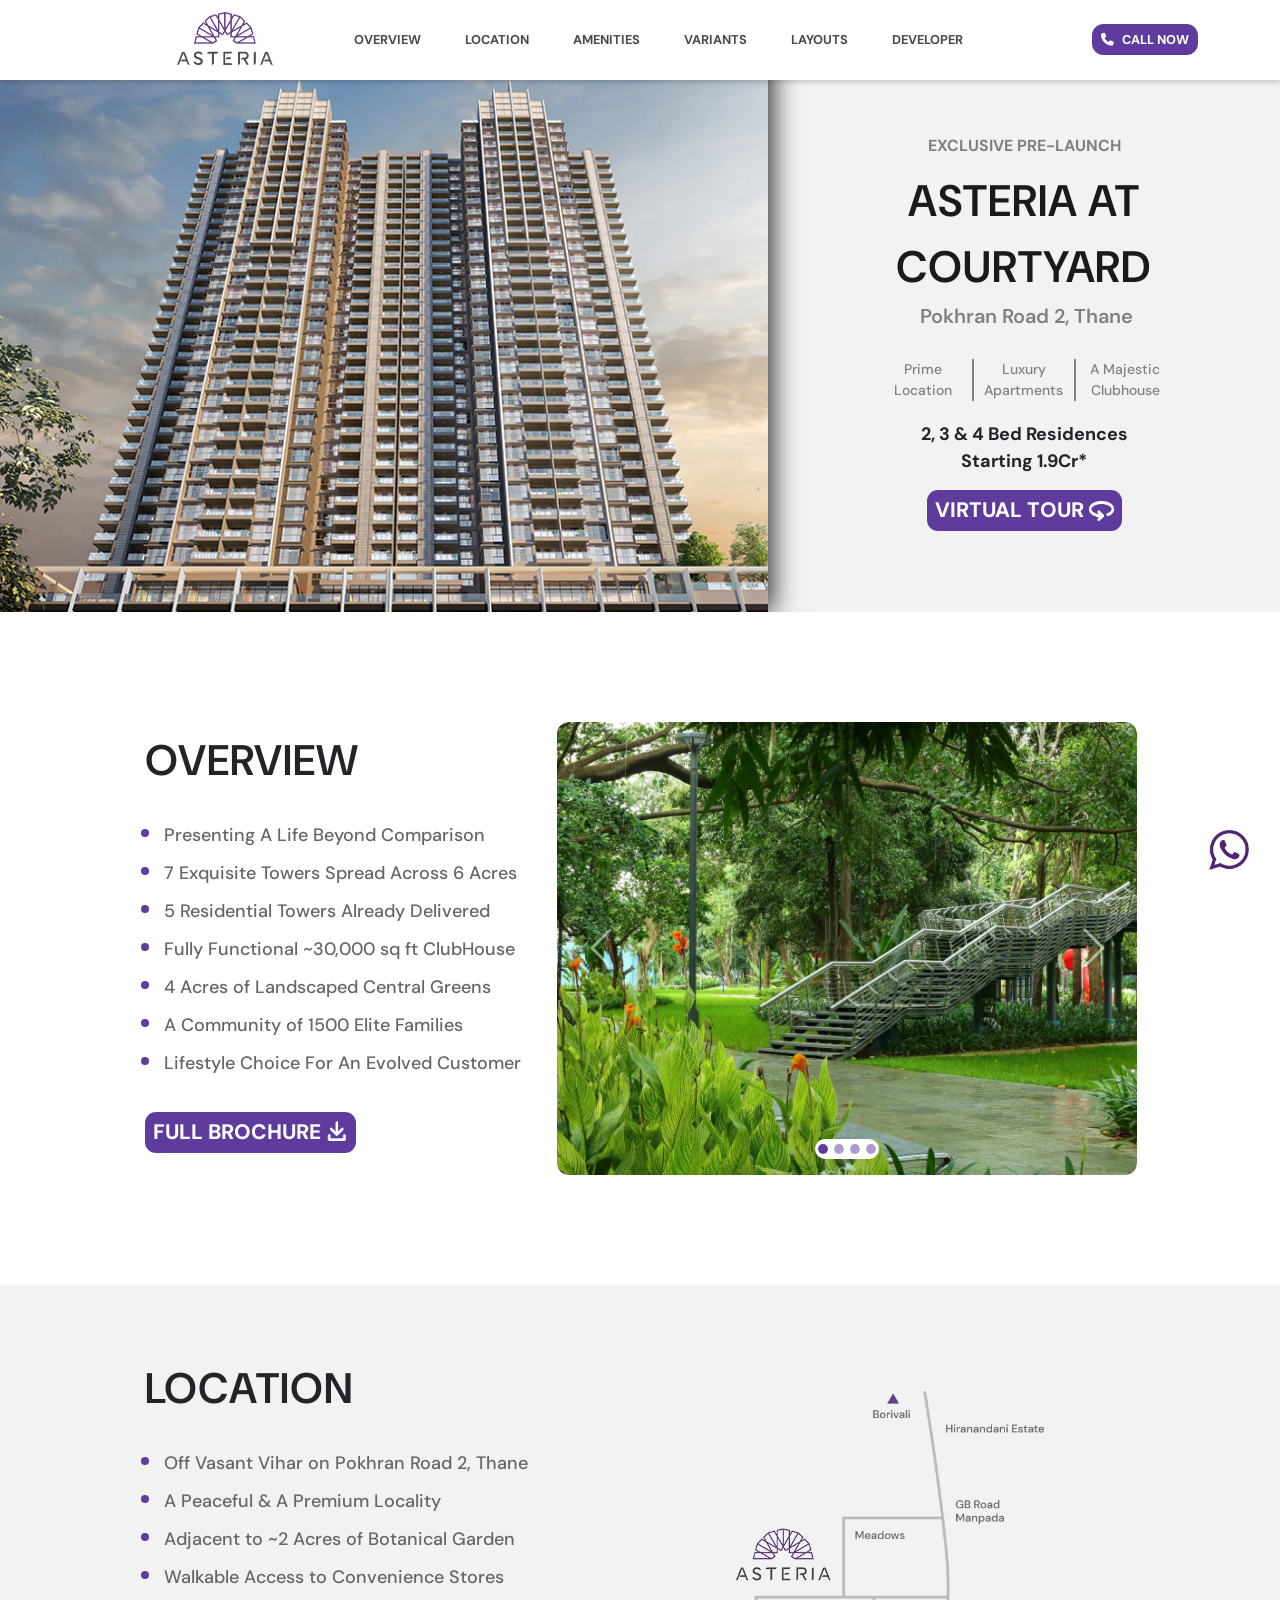
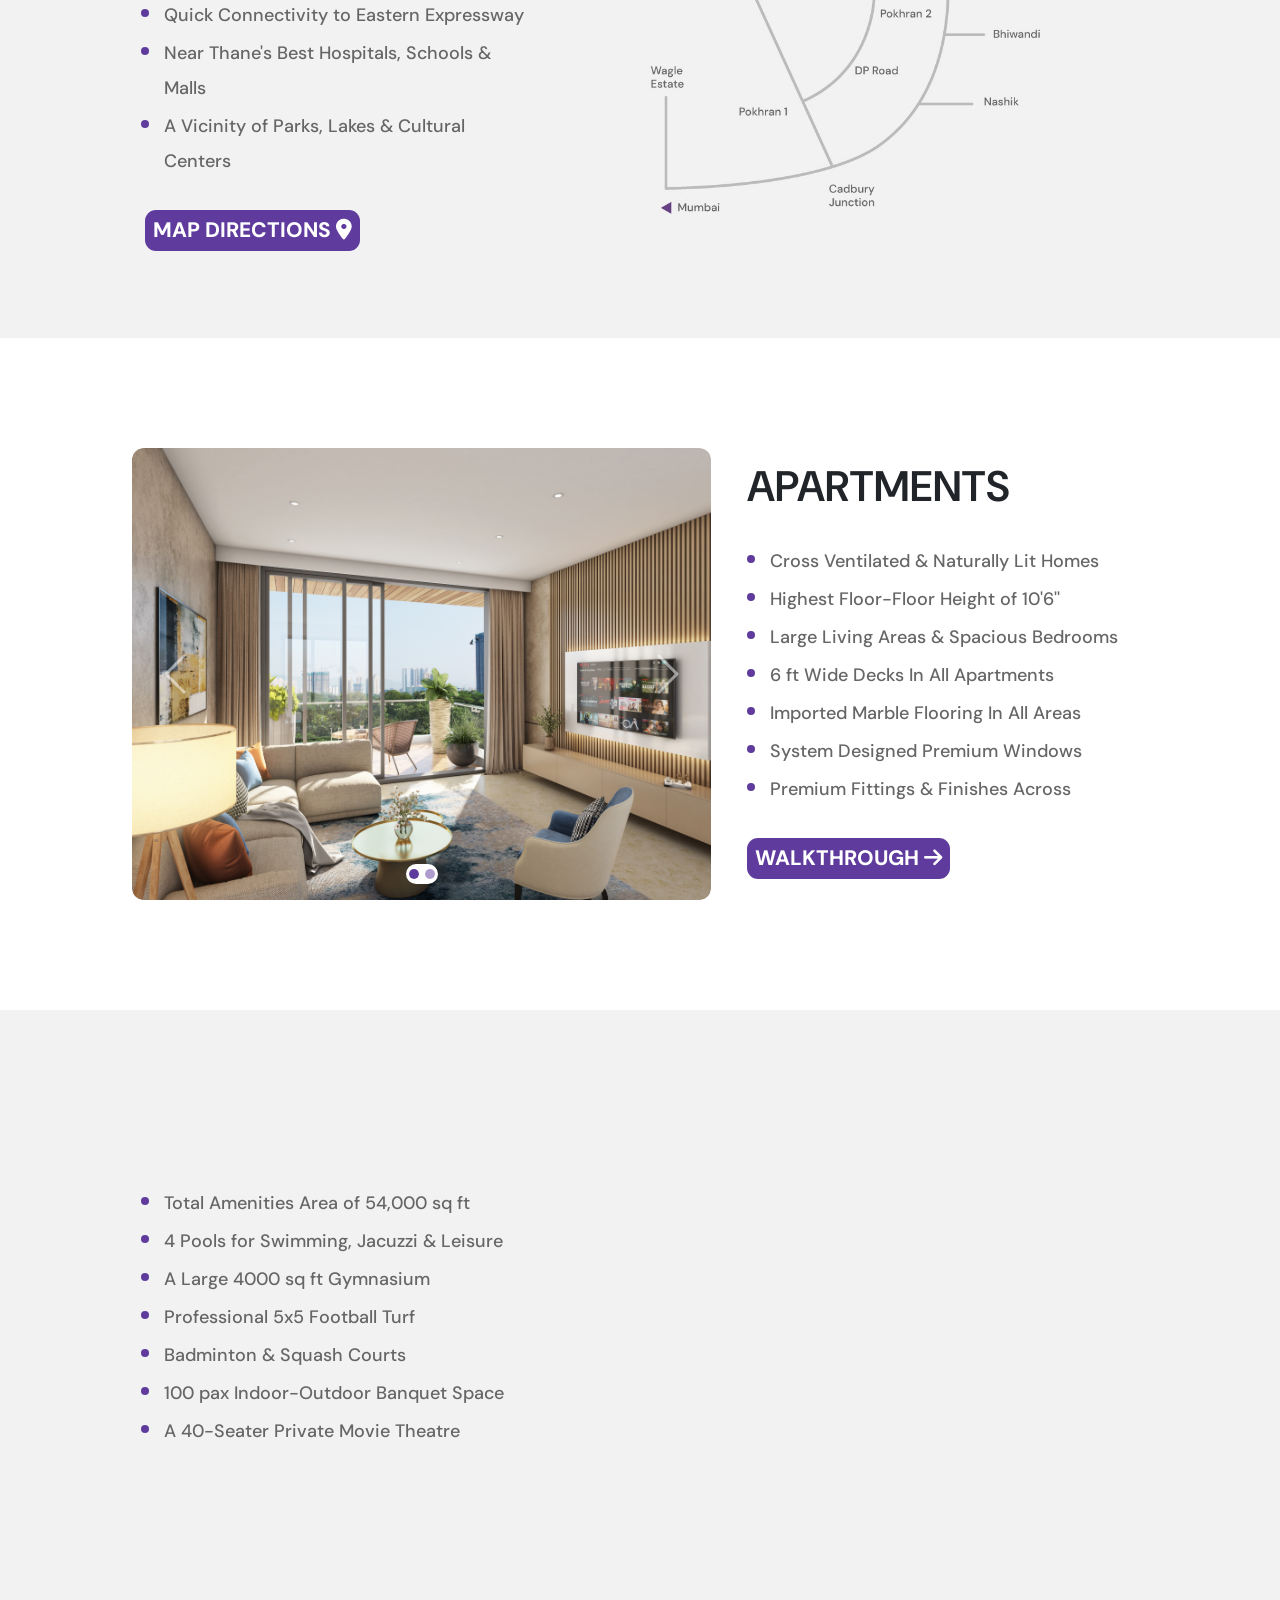
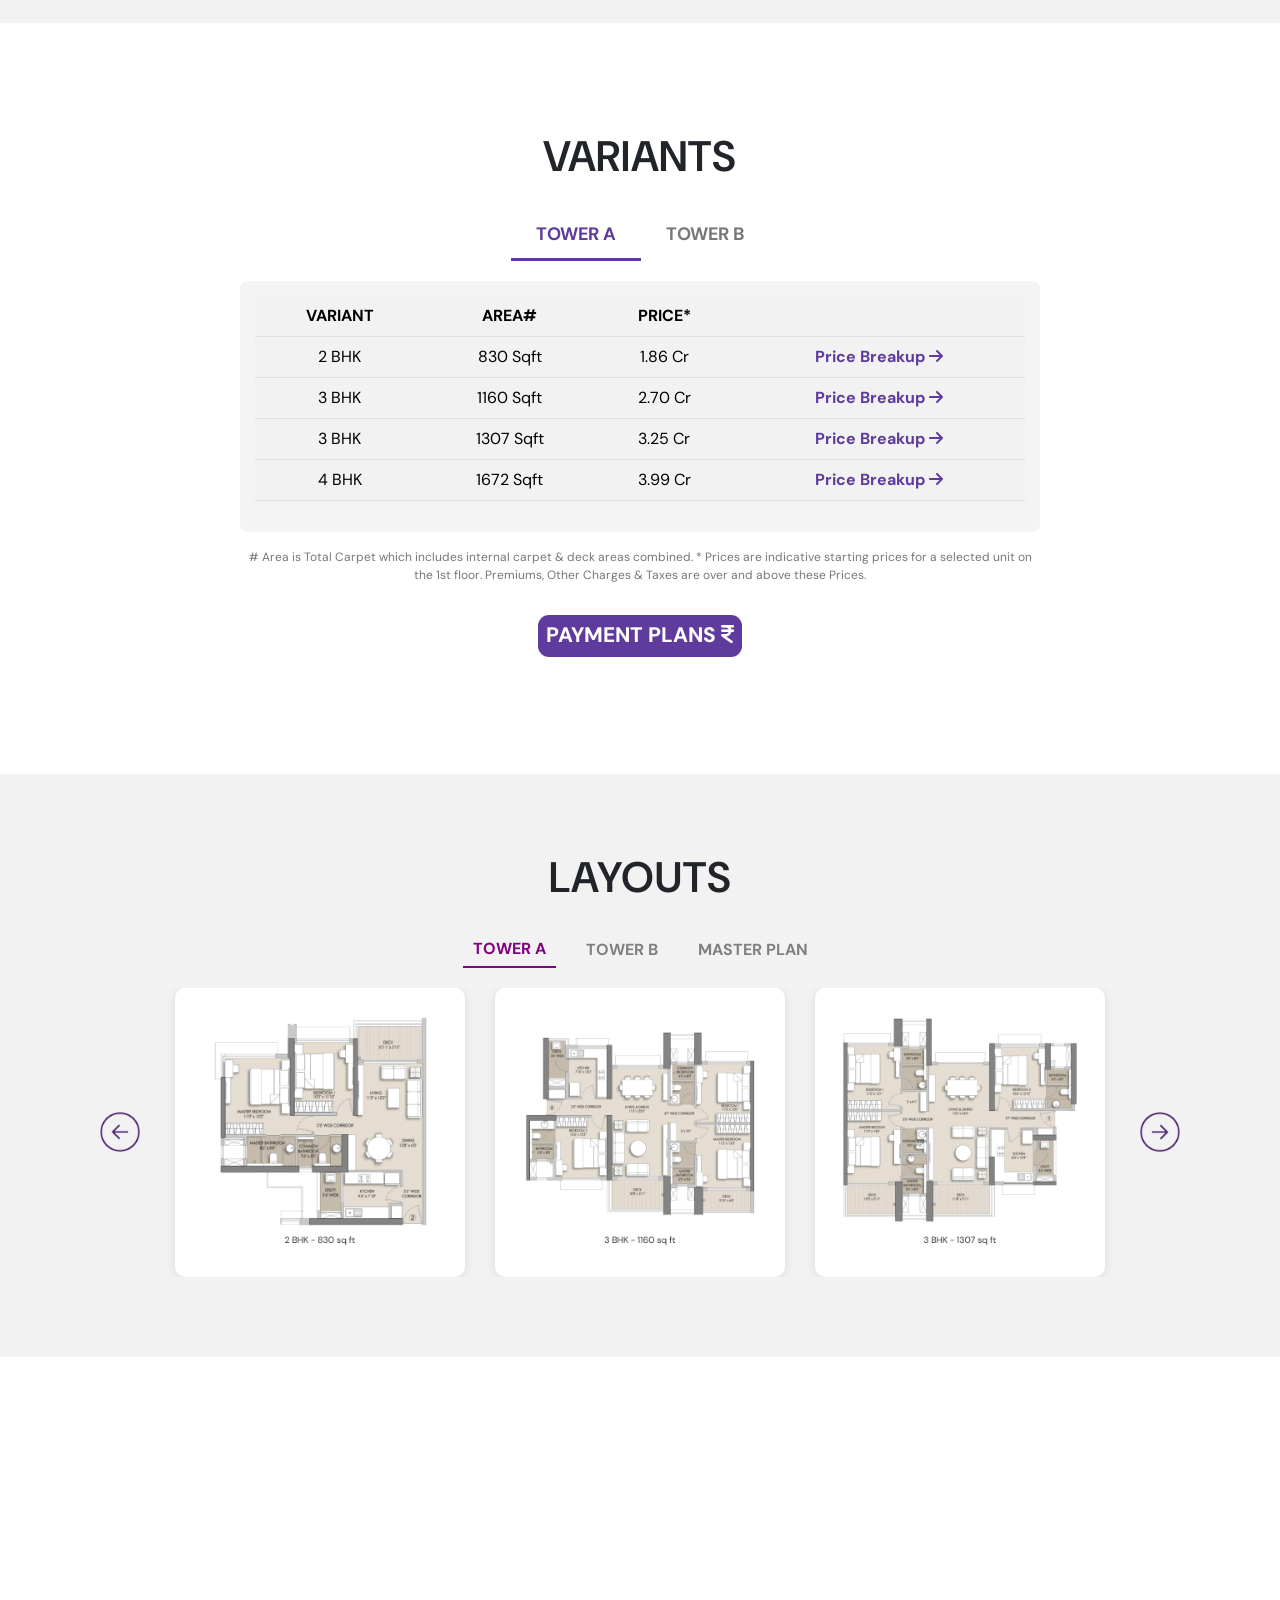
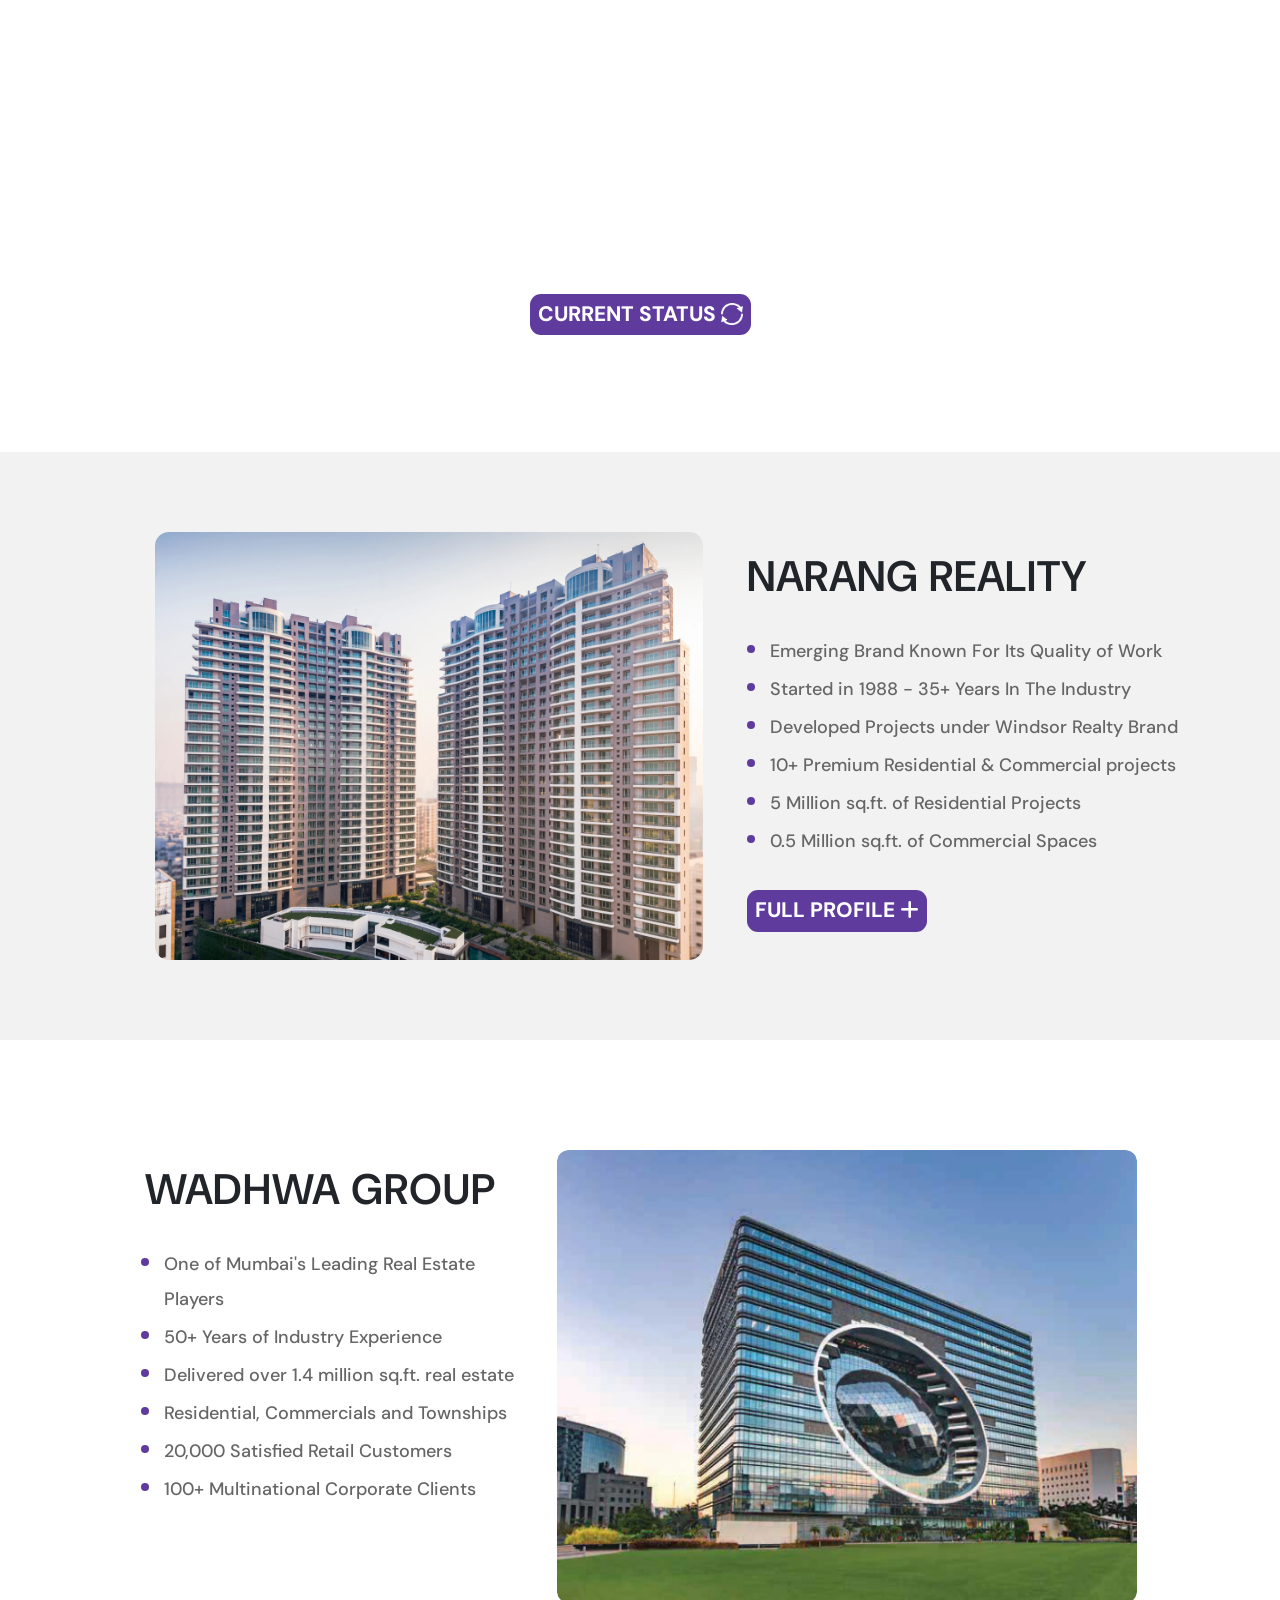
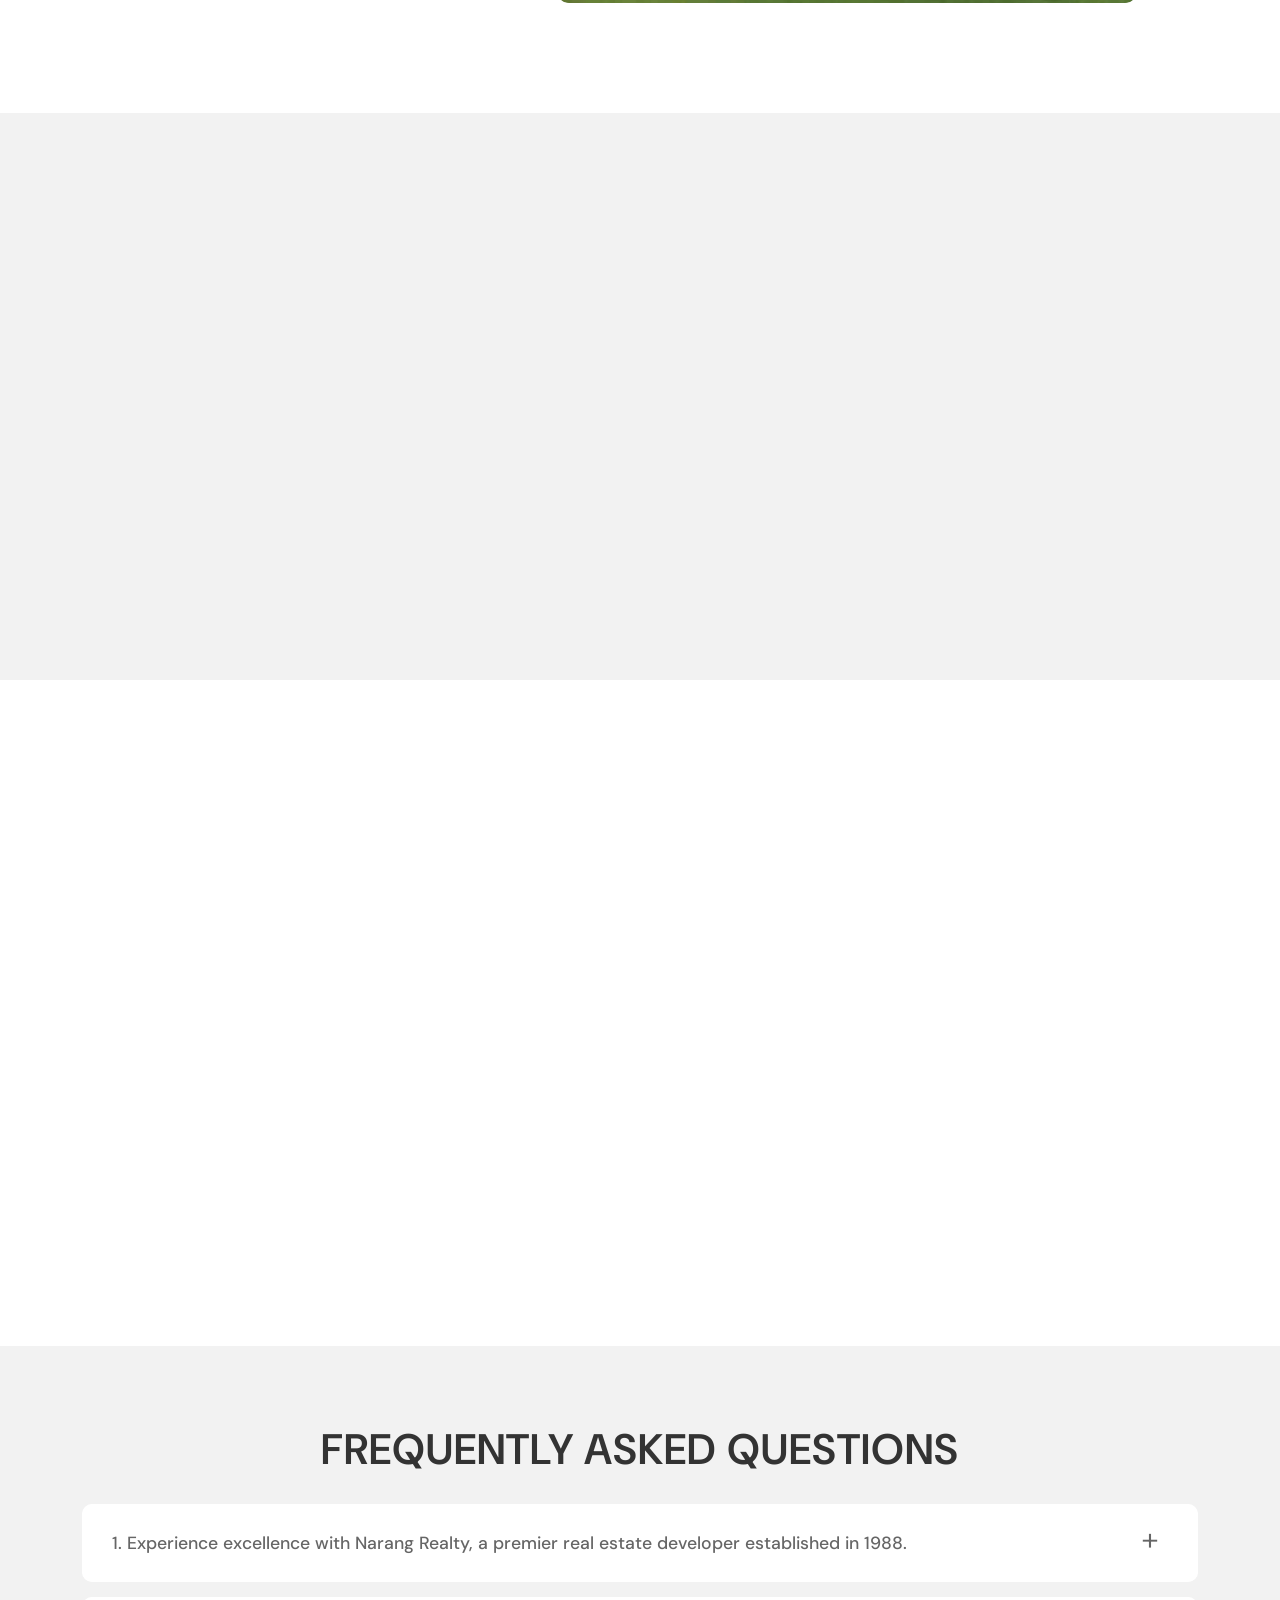
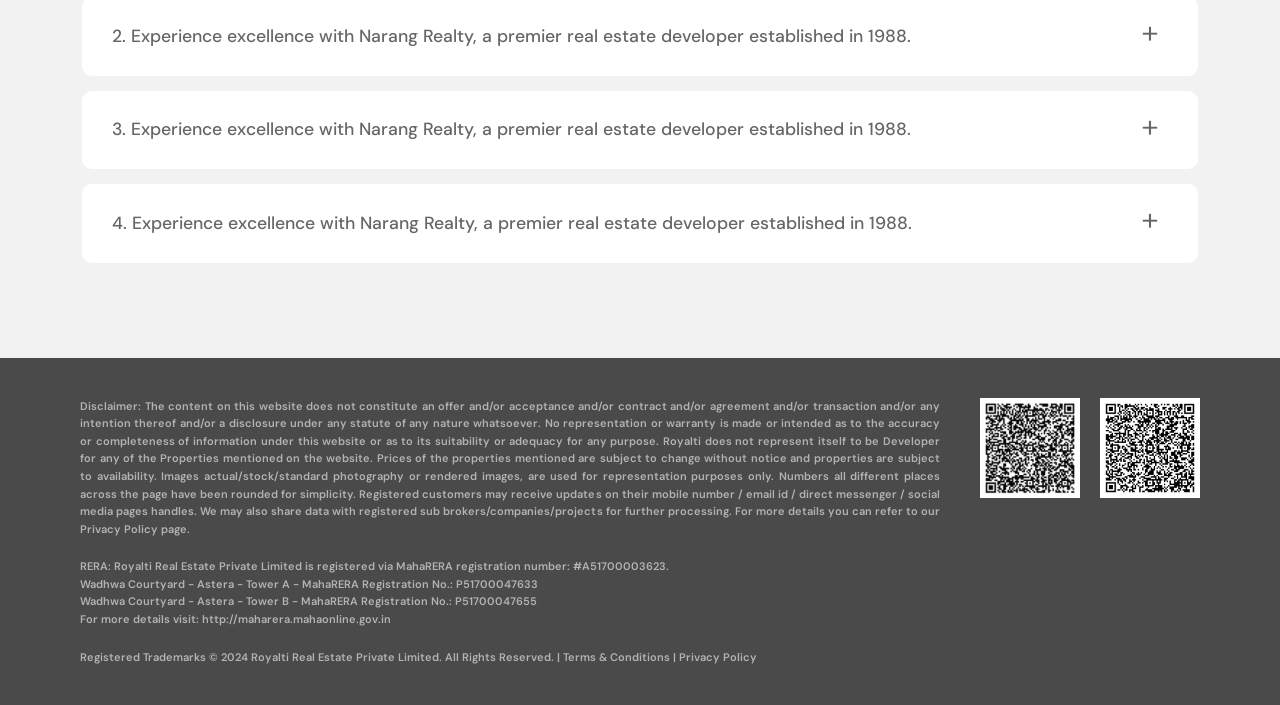
==== commit a2ddaadd: "added favicon and API body's URL" ====
--- a/public/index.html
+++ b/public/index.html
@@ -4,11 +4,12 @@
 <head>
     <meta charset="UTF-8">
     <meta name="viewport" content="width=device-width, initial-scale=1.0">
-    <title>Document</title>
+    <title>Asteria</title>
     <link href="https://cdn.jsdelivr.net/npm/bootstrap@5.3.0/dist/css/bootstrap.min.css" rel="stylesheet">
     <link href='https://fonts.googleapis.com/css?family=DM Sans' rel='stylesheet'>
     <link href="https://fonts.googleapis.com/css?family=Roboto+Mono|Roboto+Slab|Roboto:300,400,500,700"
         rel="stylesheet" />
+    <link rel="icon" href="assets/favicon/favicon.ico">
     <script src="https://cdn.jsdelivr.net/npm/bootstrap@5.3.0/dist/js/bootstrap.bundle.min.js" defer></script>
     <link rel="stylesheet" href="./style/nav.css" />
     <link rel="stylesheet" href="https://cdnjs.cloudflare.com/ajax/libs/font-awesome/6.5.1/css/all.min.css">
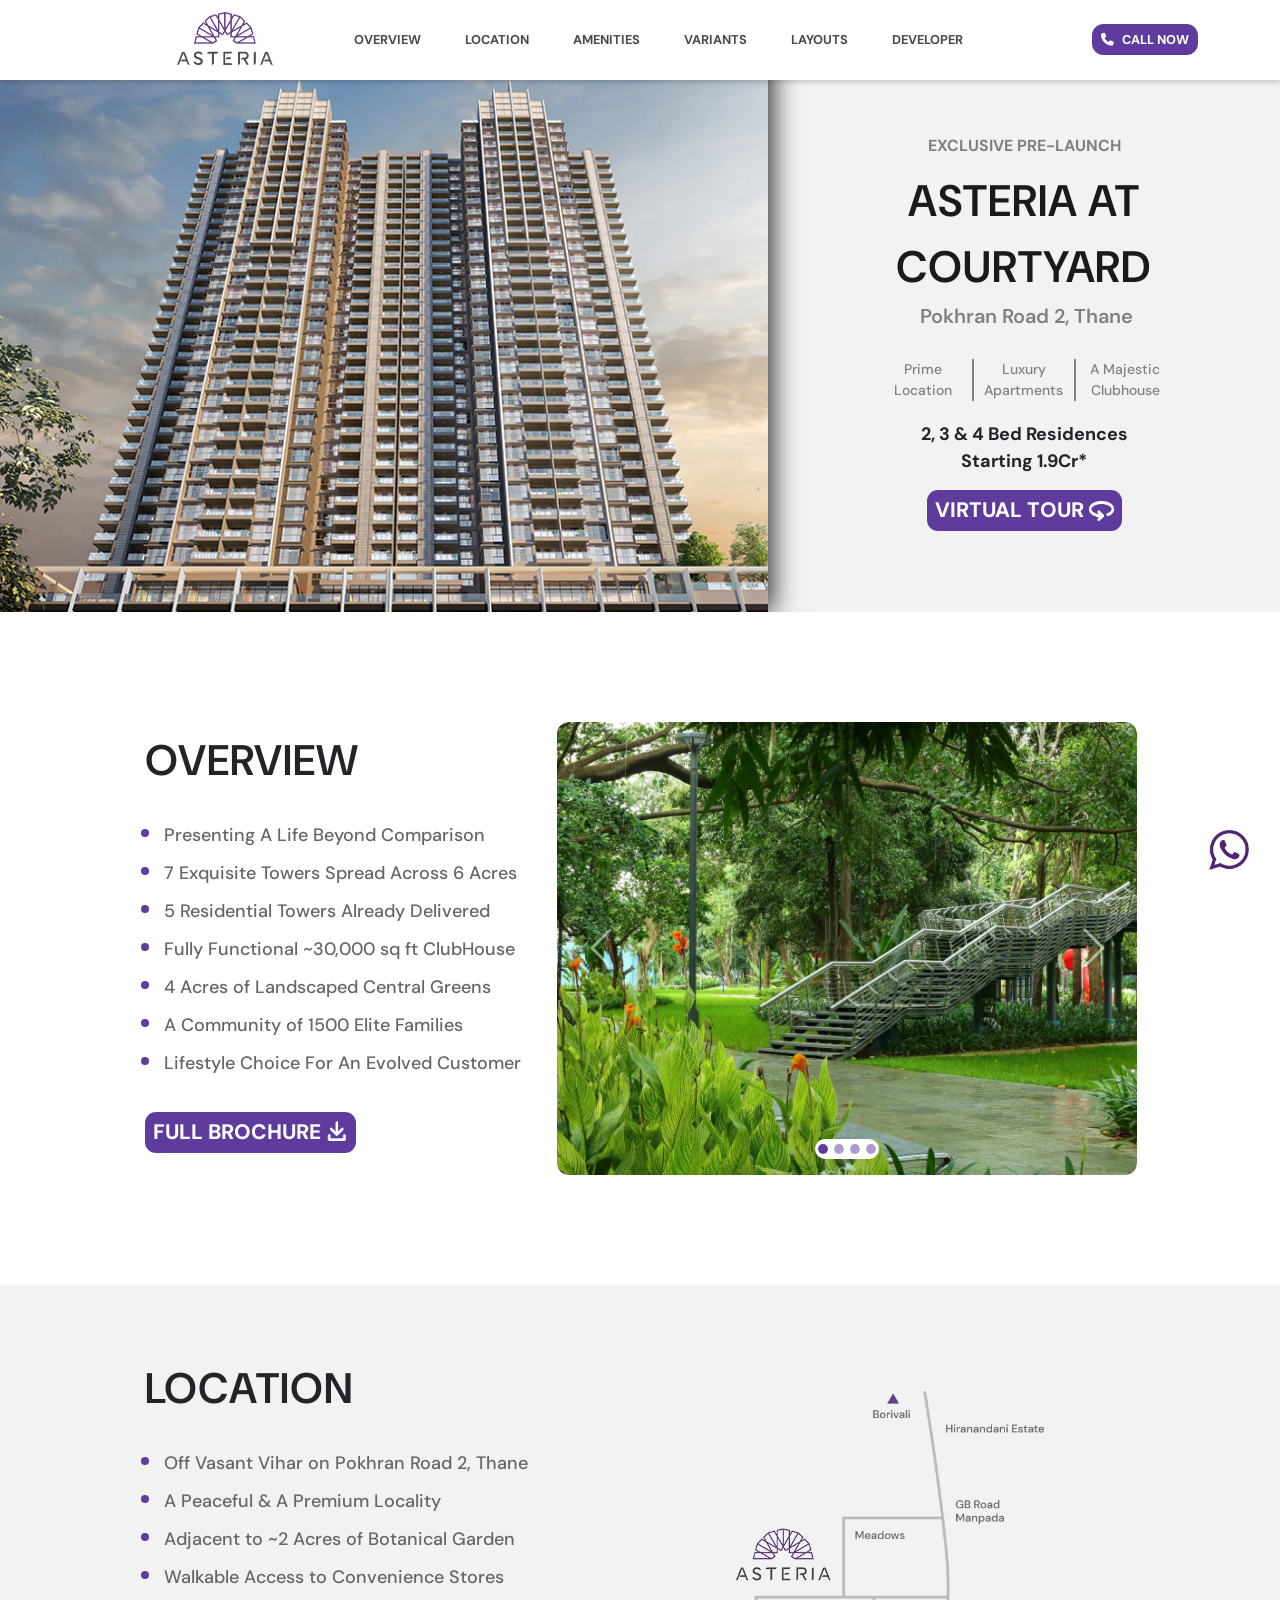
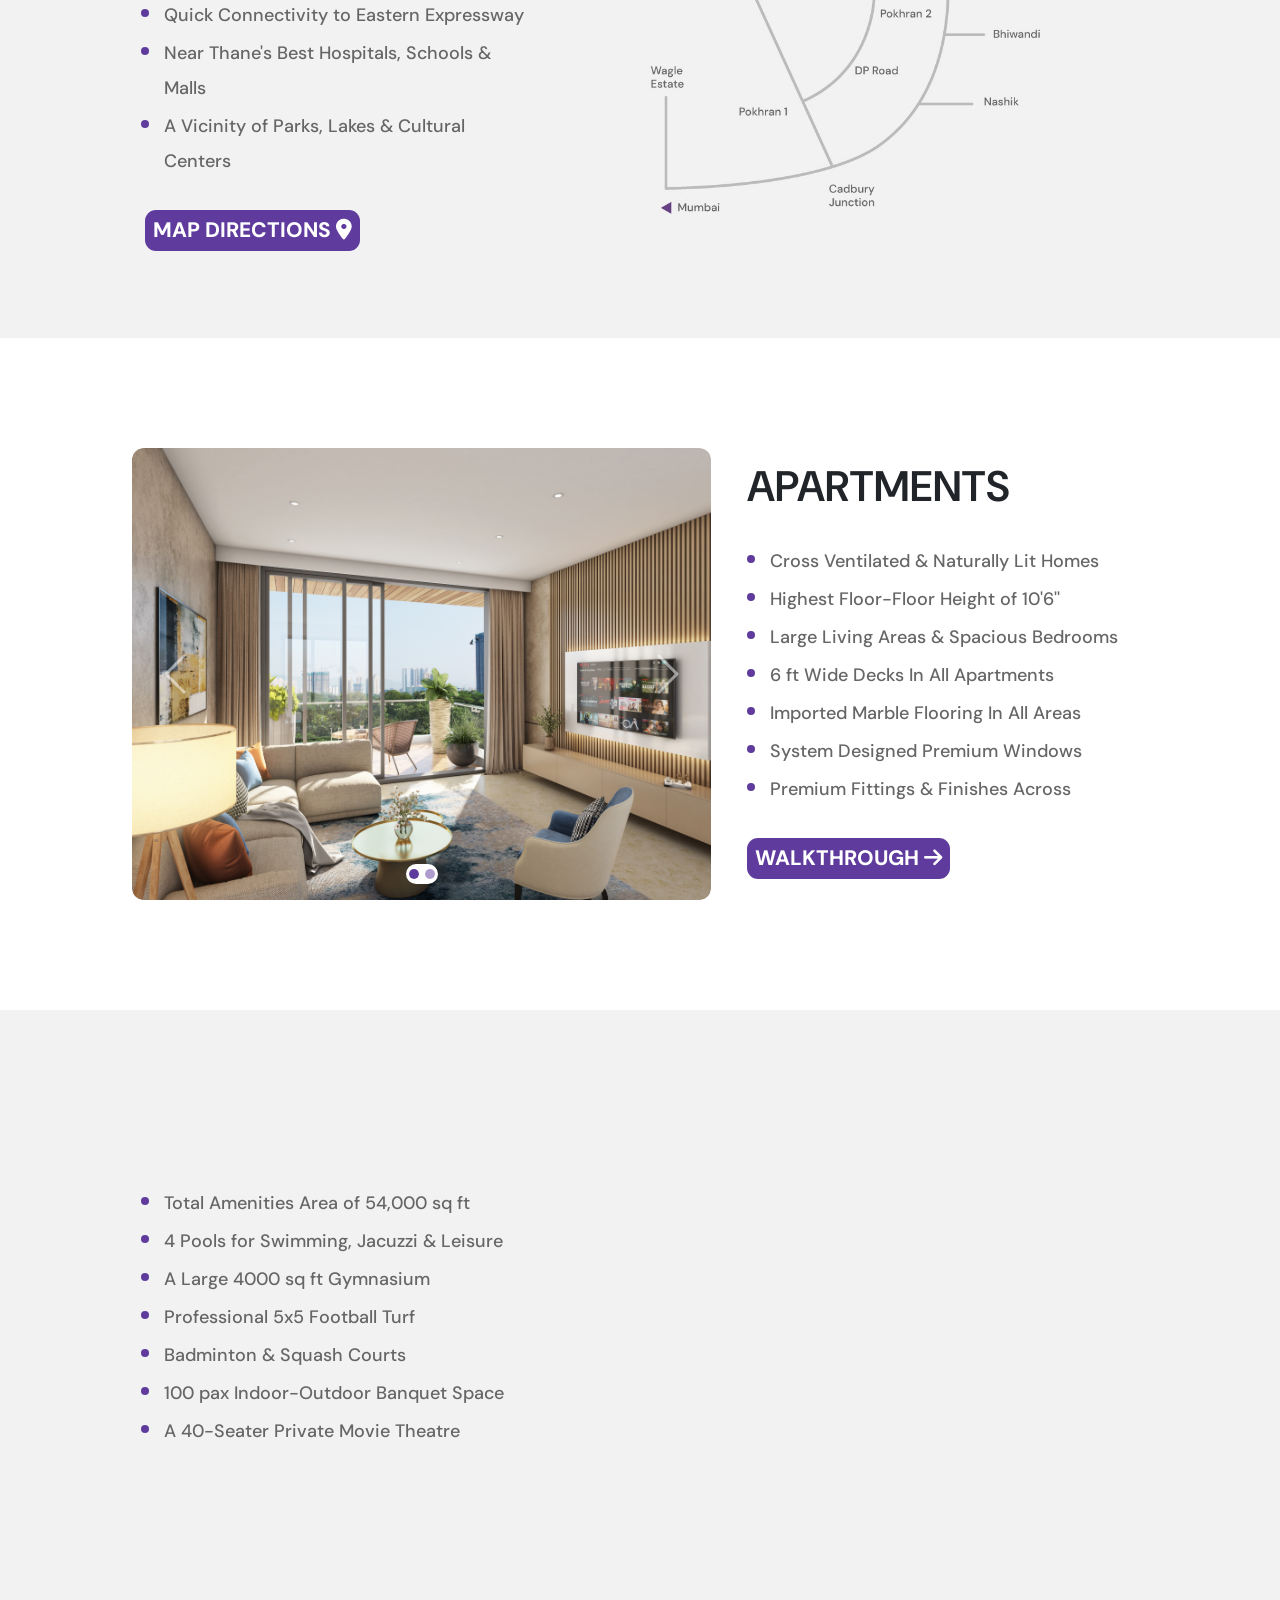
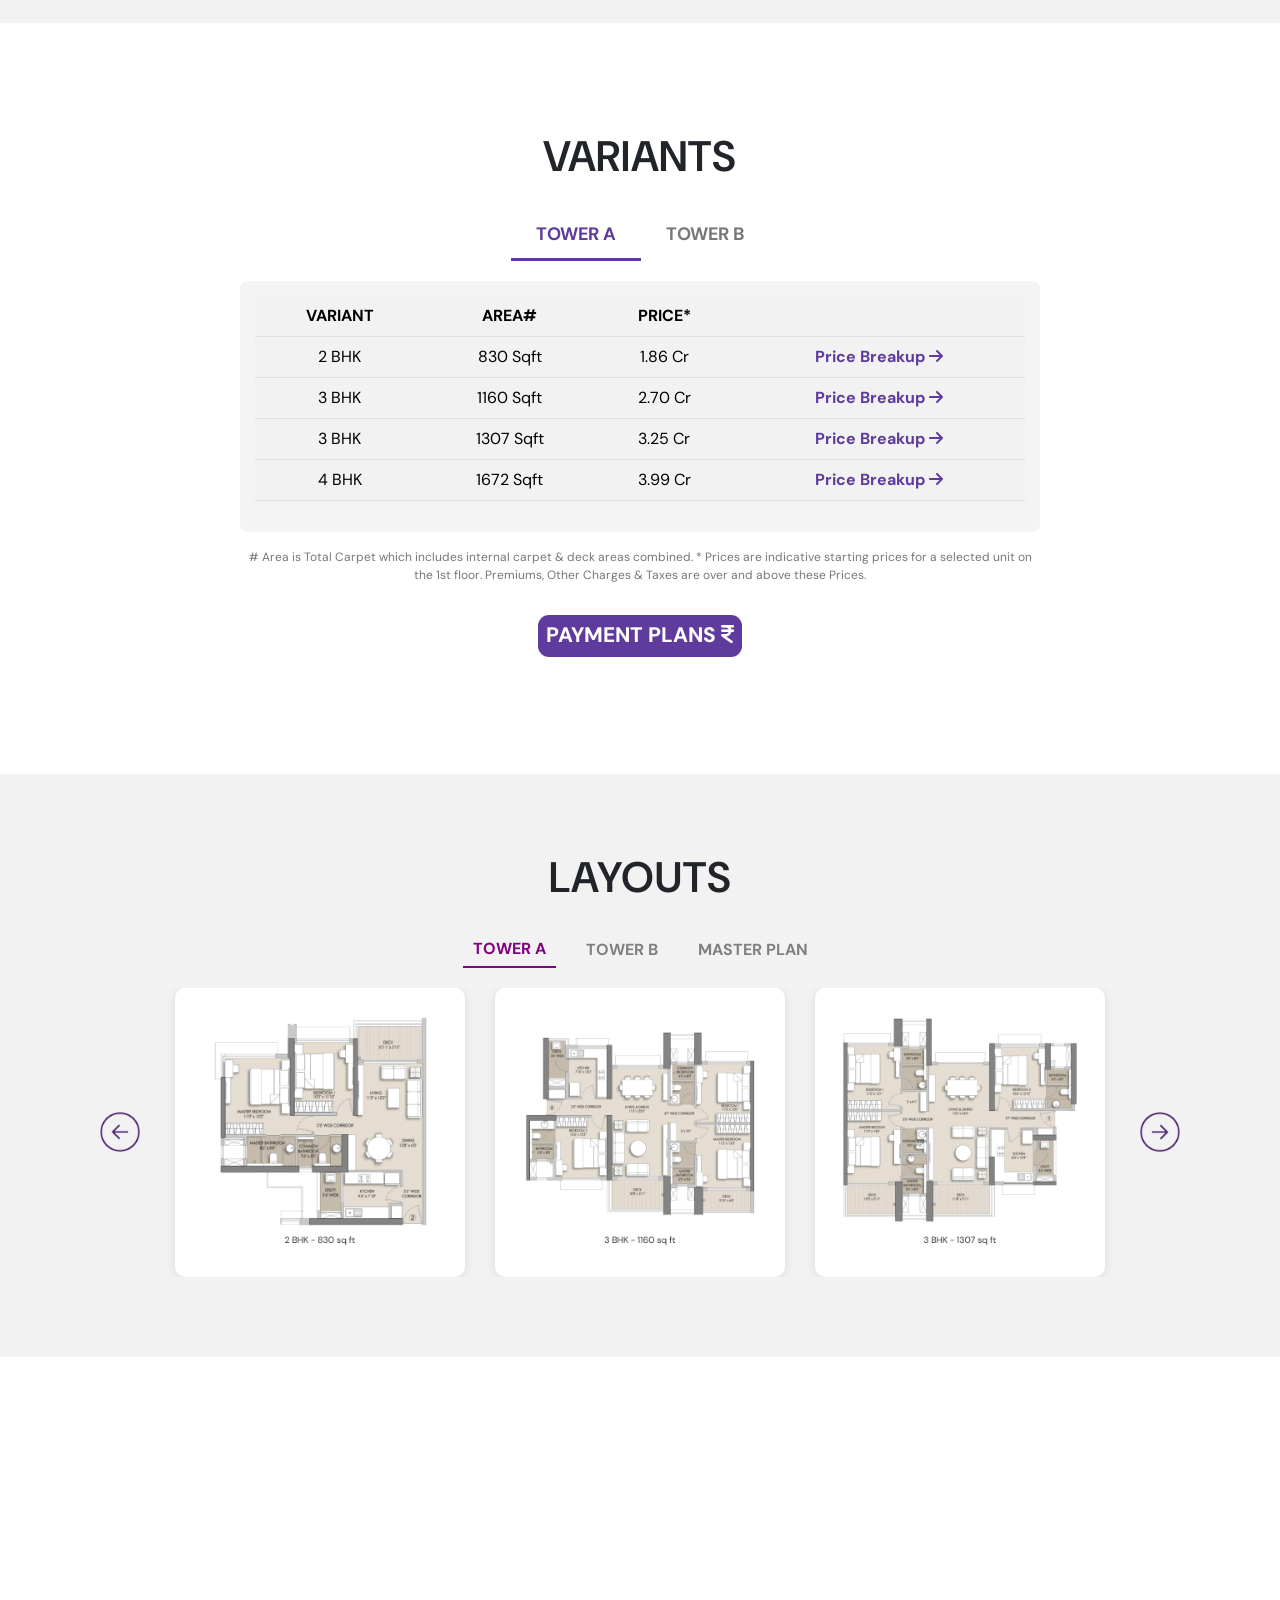
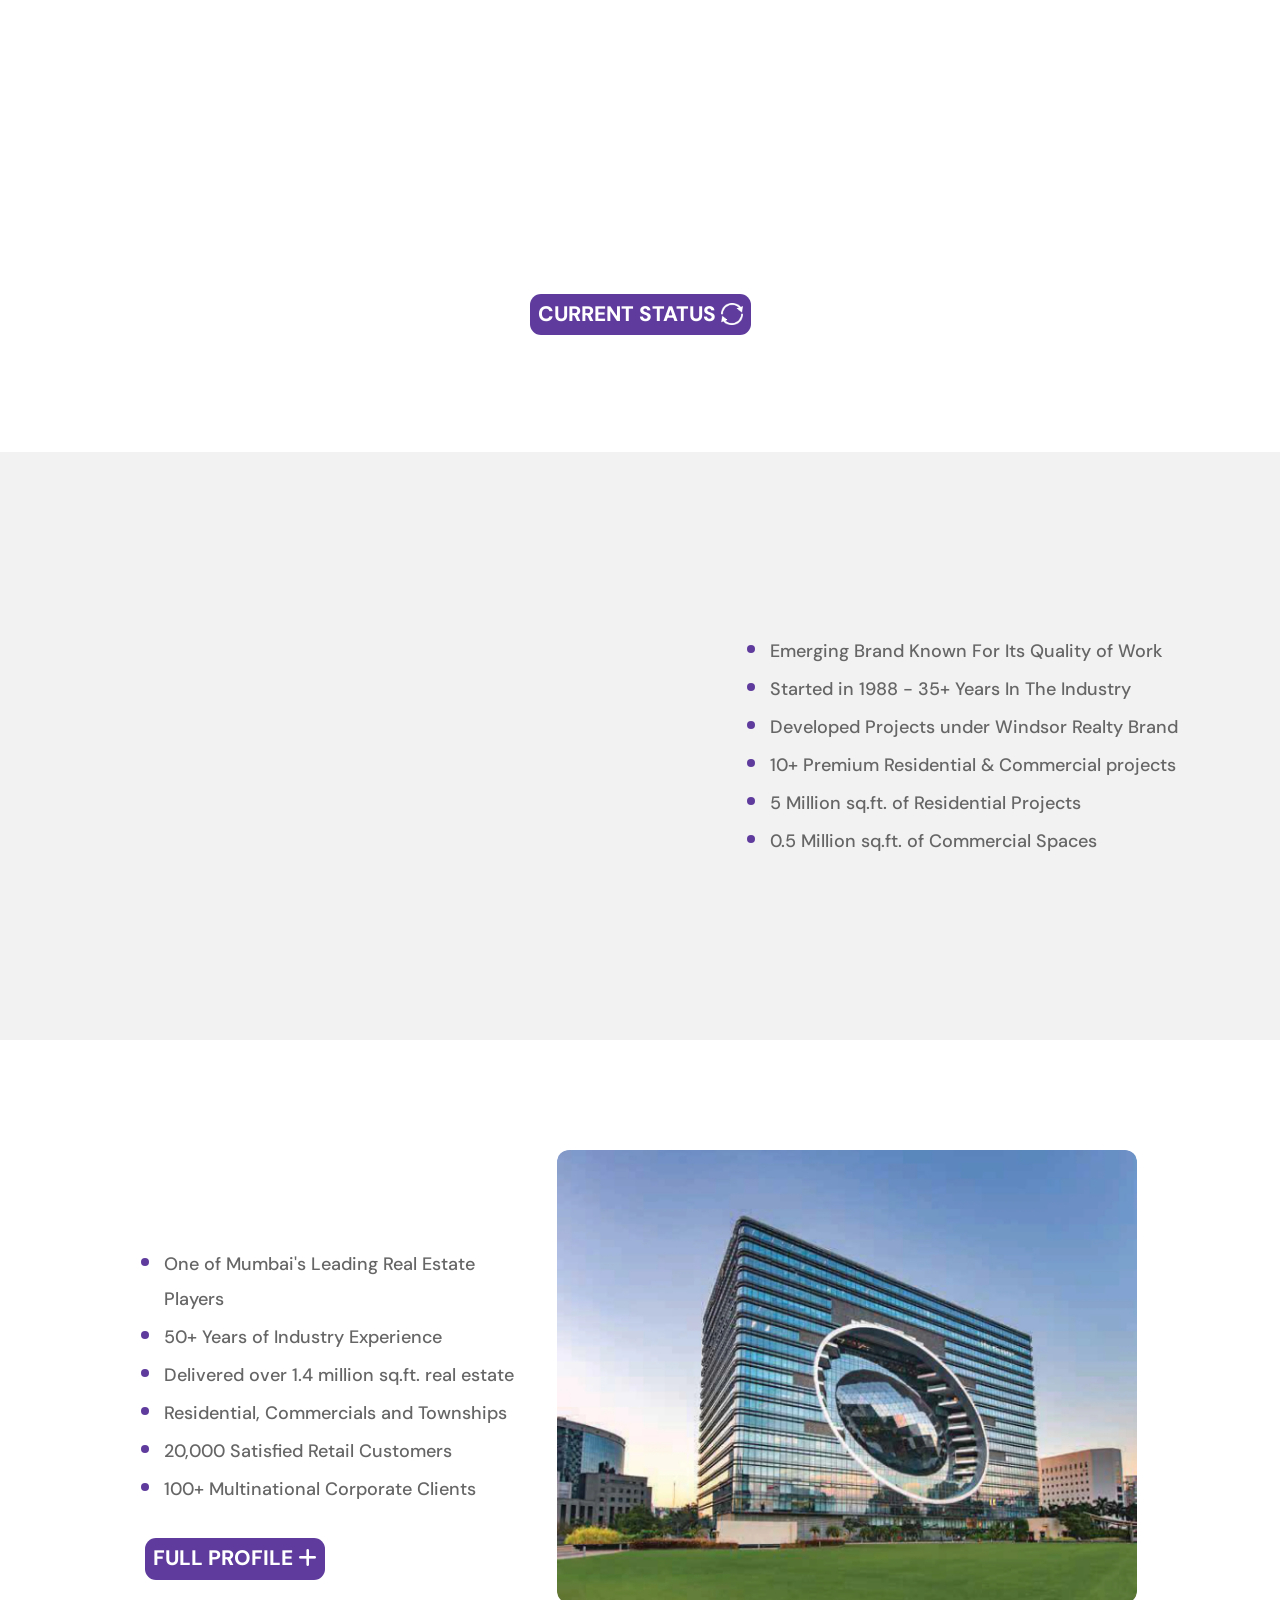
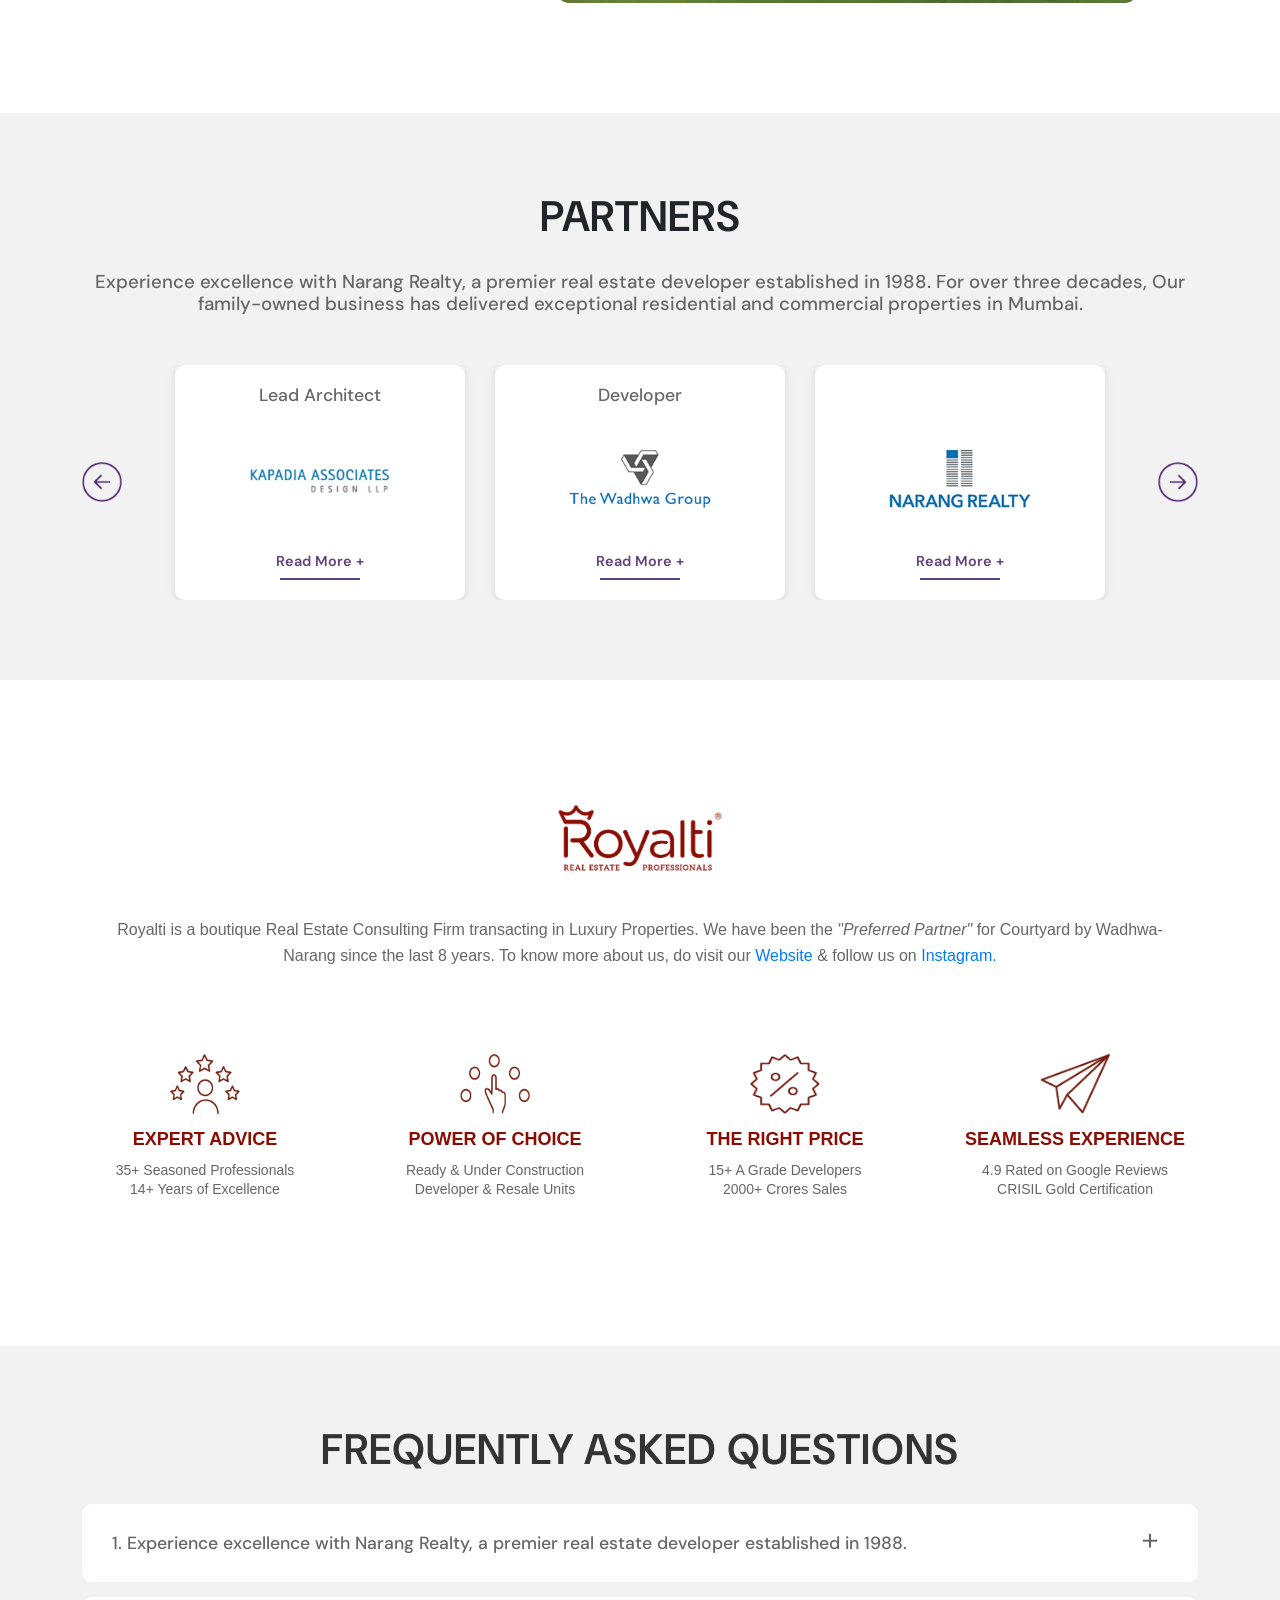
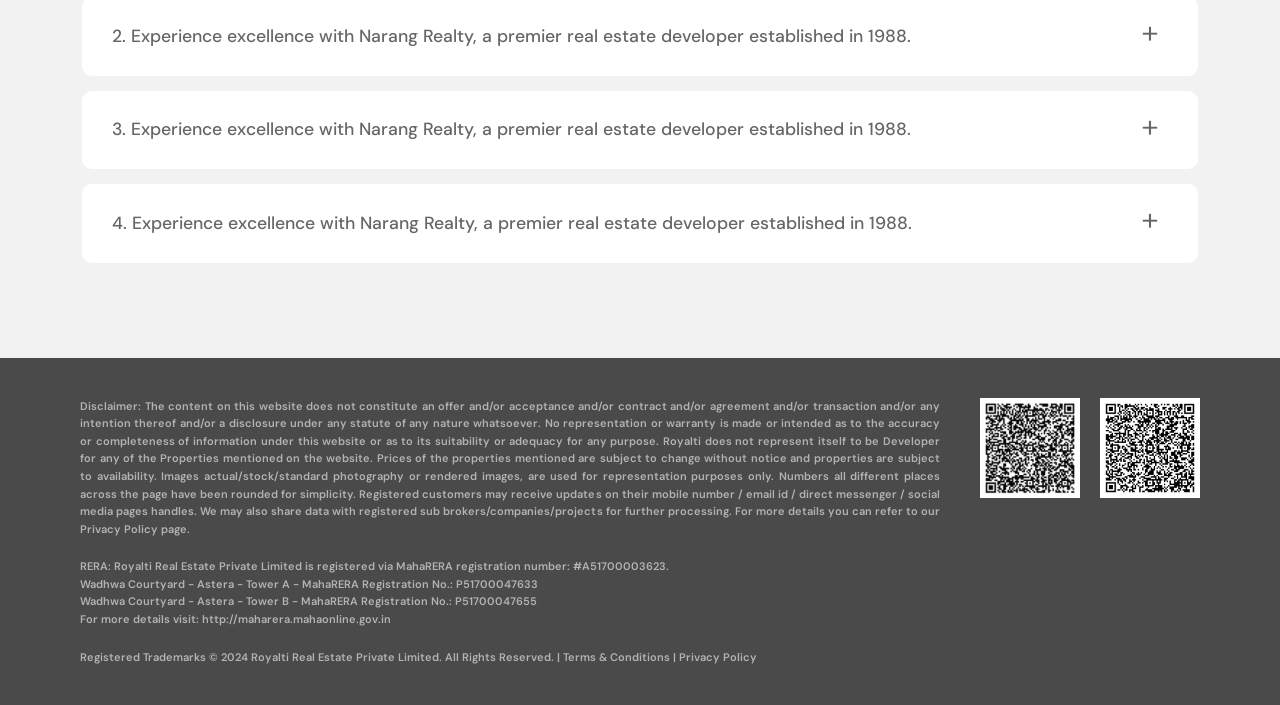
==== commit 4db86b34: "Added favicon" ====
--- a/public/index.html
+++ b/public/index.html
@@ -9,7 +9,7 @@
     <link href='https://fonts.googleapis.com/css?family=DM Sans' rel='stylesheet'>
     <link href="https://fonts.googleapis.com/css?family=Roboto+Mono|Roboto+Slab|Roboto:300,400,500,700"
         rel="stylesheet" />
-    <link rel="icon" href="assets/favicon/favicon.ico">
+    <link rel="icon" href="assets/favicon/Asteria Logo.jpg">
     <script src="https://cdn.jsdelivr.net/npm/bootstrap@5.3.0/dist/js/bootstrap.bundle.min.js" defer></script>
     <link rel="stylesheet" href="./style/nav.css" />
     <link rel="stylesheet" href="https://cdnjs.cloudflare.com/ajax/libs/font-awesome/6.5.1/css/all.min.css">
--- a/public/style/nav.css
+++ b/public/style/nav.css
@@ -66,6 +66,11 @@
         font-size: 14px;
         text-align: center;
     }
+    .custom-navbar{
+        padding: 0px !important; 
+        height : 44px ; 
+      
+    }
 
     .call-now-cnt {
         flex-direction: column;
@@ -74,12 +79,25 @@
         border-bottom: 2px solid #604280;
         margin-top: 5px;
     }
+    .custom-menu-toggle{
+        padding-right: 15px;
+    }
 
     #logoImg {
         width: 60px;
         height: 40px;
     }
-}
+
+    .custom-navbar-links{
+        top:24px !important ;
+    }
+
+    #first-section{
+        margin-top:44px !important;
+    }
+}
+
+
 
 
 .custom-navbar-brand{
@@ -298,6 +316,7 @@
     }
     .custom-navbar-brand img{
         width :100px;
+        padding-left: 20px;
     }
 
     .custom-navbar-links a {
--- a/public/style/index.css
+++ b/public/style/index.css
@@ -272,12 +272,19 @@
         background-color: #5e3b9d;
         border-radius: 0;
         bottom: 0;
+        height: 53px;
         color: #fff;
         cursor: pointer;
         font-size: 16px;
         font-weight: 400;
         padding: 5px 20px;
         position: fixed;
+    }
+    .custom-menu-toggle div {
+        width: 24px;
+        height: 2px;
+        background: black;
+        margin: 3px 0;
     }
 
     #nav-call-btn {
--- a/public/style/footer.css
+++ b/public/style/footer.css
@@ -28,7 +28,7 @@
     margin-bottom: 50px;
 }
 
-.royalty-text p {
+.royalty-text {
     font-size: 16px;
     line-height: 1.6;
     color: #666;
@@ -99,9 +99,15 @@
         margin-bottom: 30px;
     }
 
-    .royalty-text p {
+    /* .royalty-text p {
         text-align: justify !important;
         font-size: 14px;
+    } */
+    .royalty-text {
+        font-size: 16px !important;
+        font-weight: 500 !important;
+        padding-left: 20px !important;
+        padding-right: 20px !important;
     }
 
     .royalty-card h3 {
@@ -124,6 +130,10 @@
             justify-content: space-around;
             align-items: baseline;
     }
+    .footer {
+       
+        padding-bottom: 53px !important;
+    }
 
     .royalty-card img {
         width: 50px;
